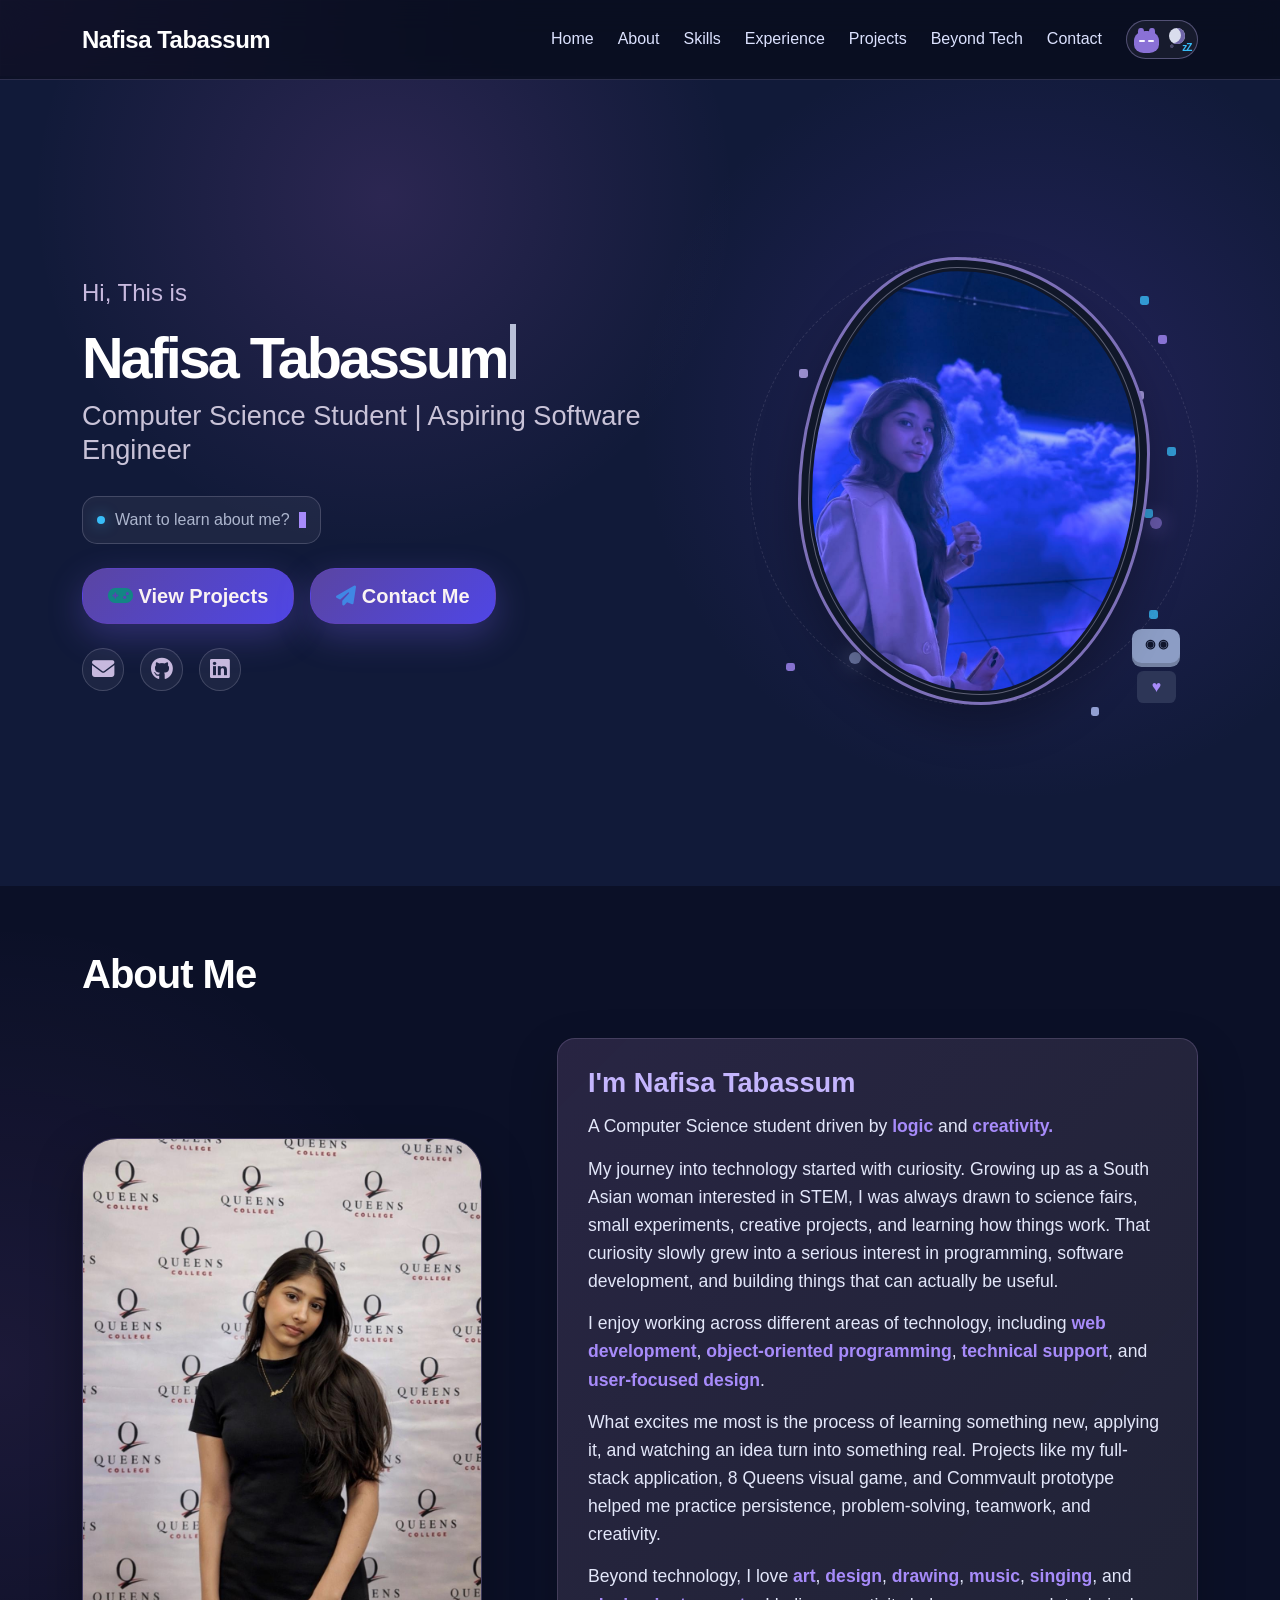
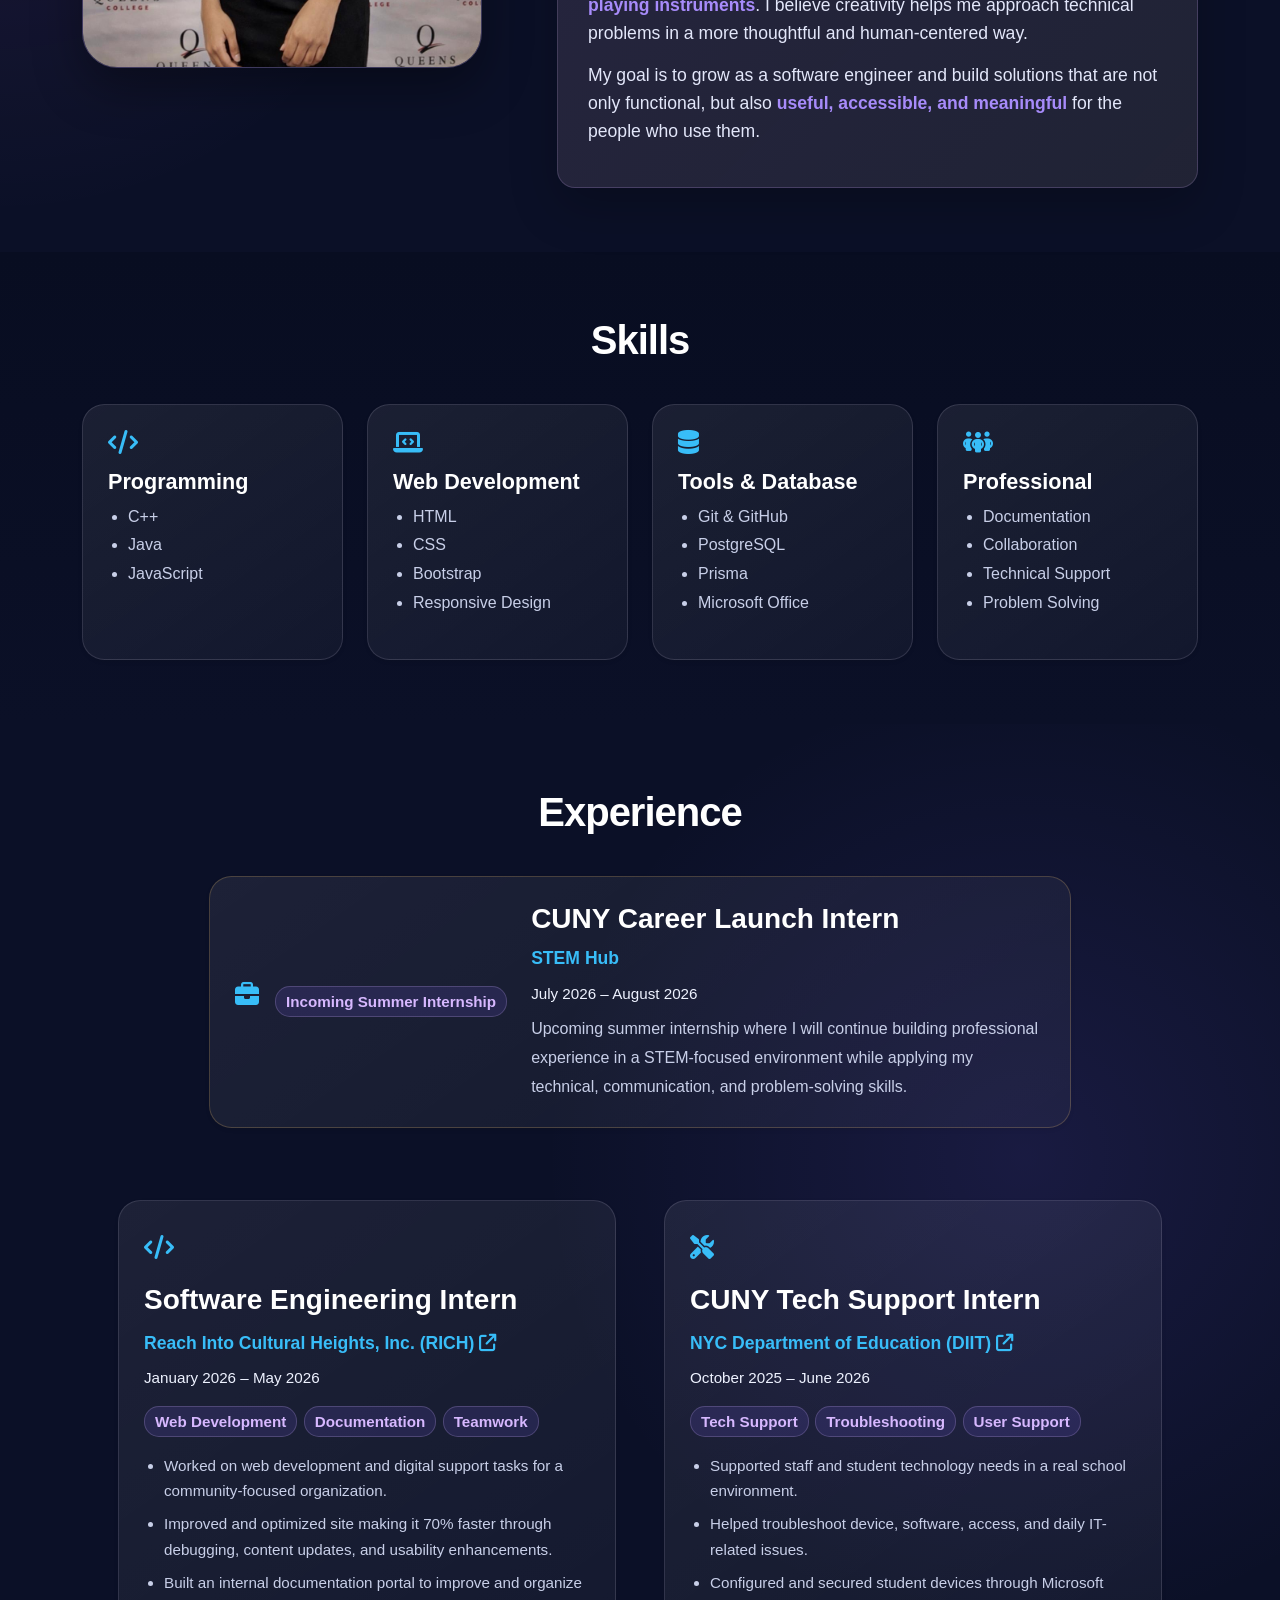
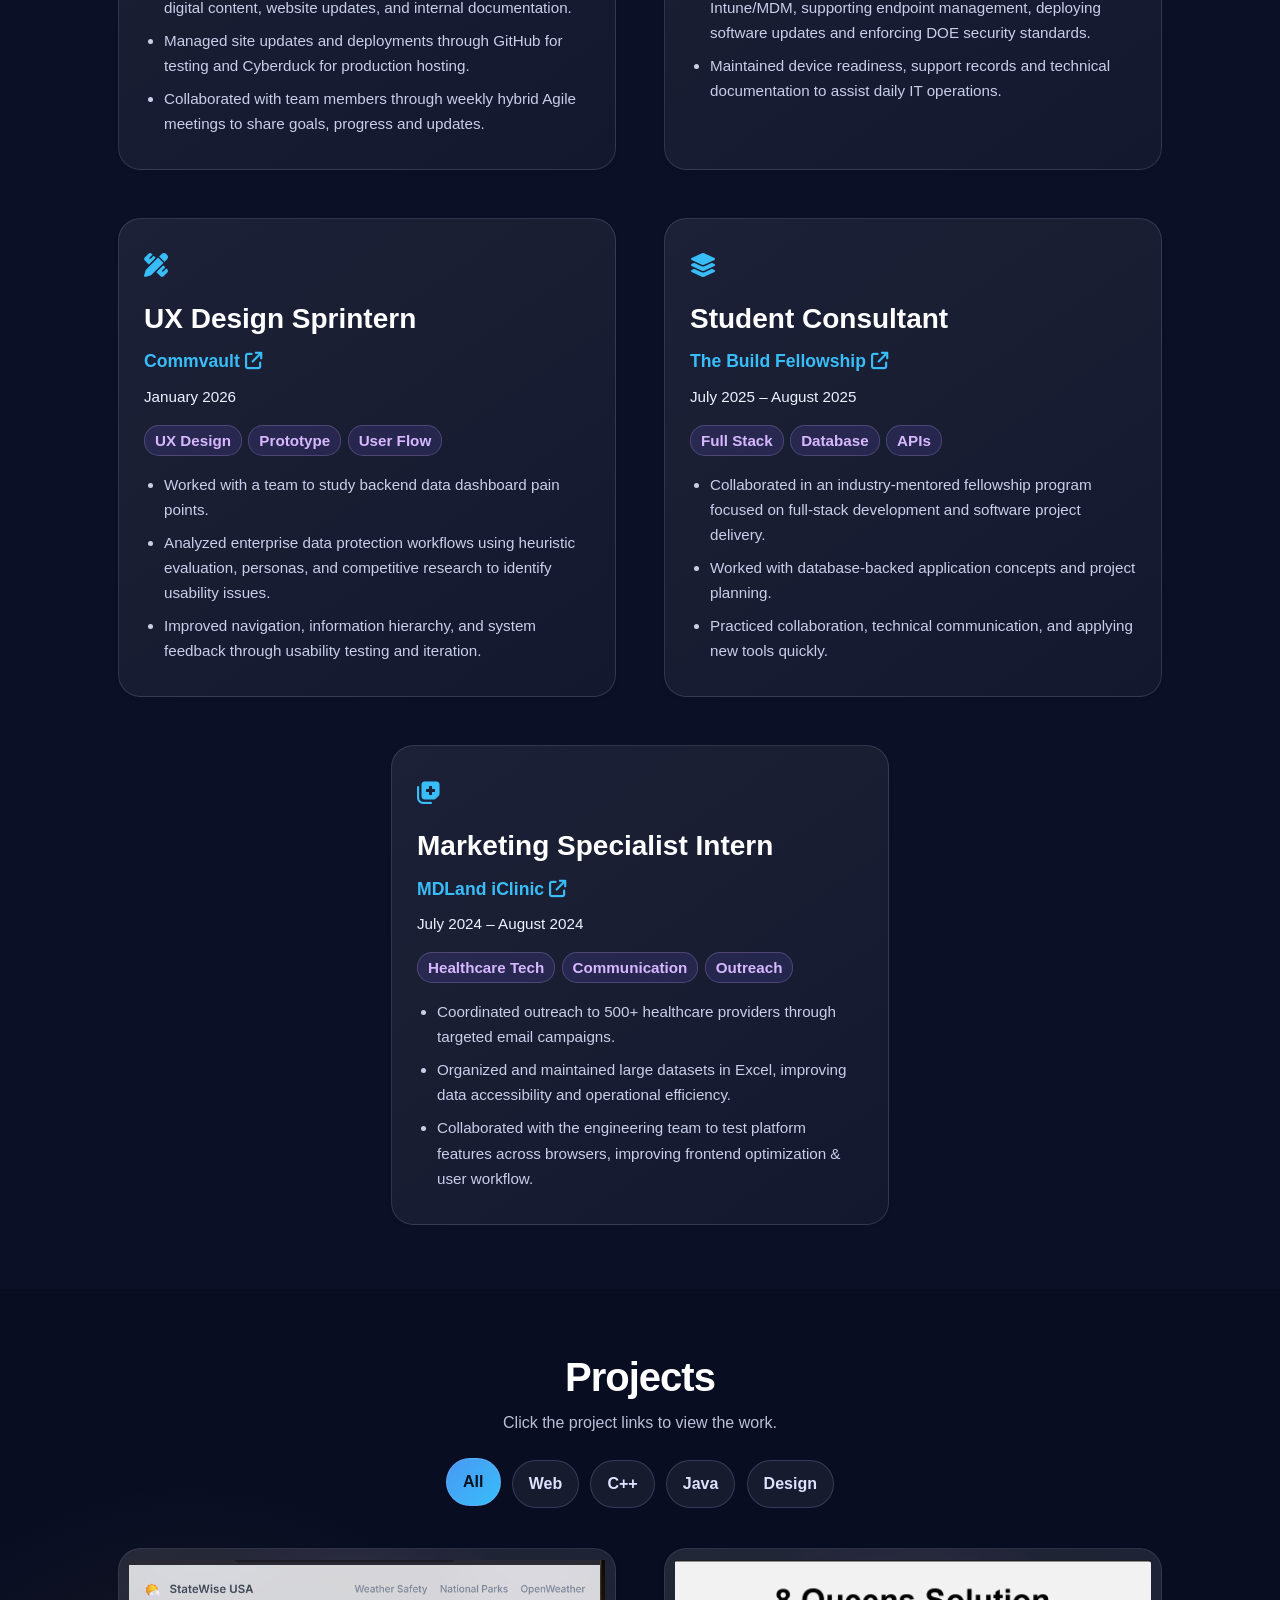
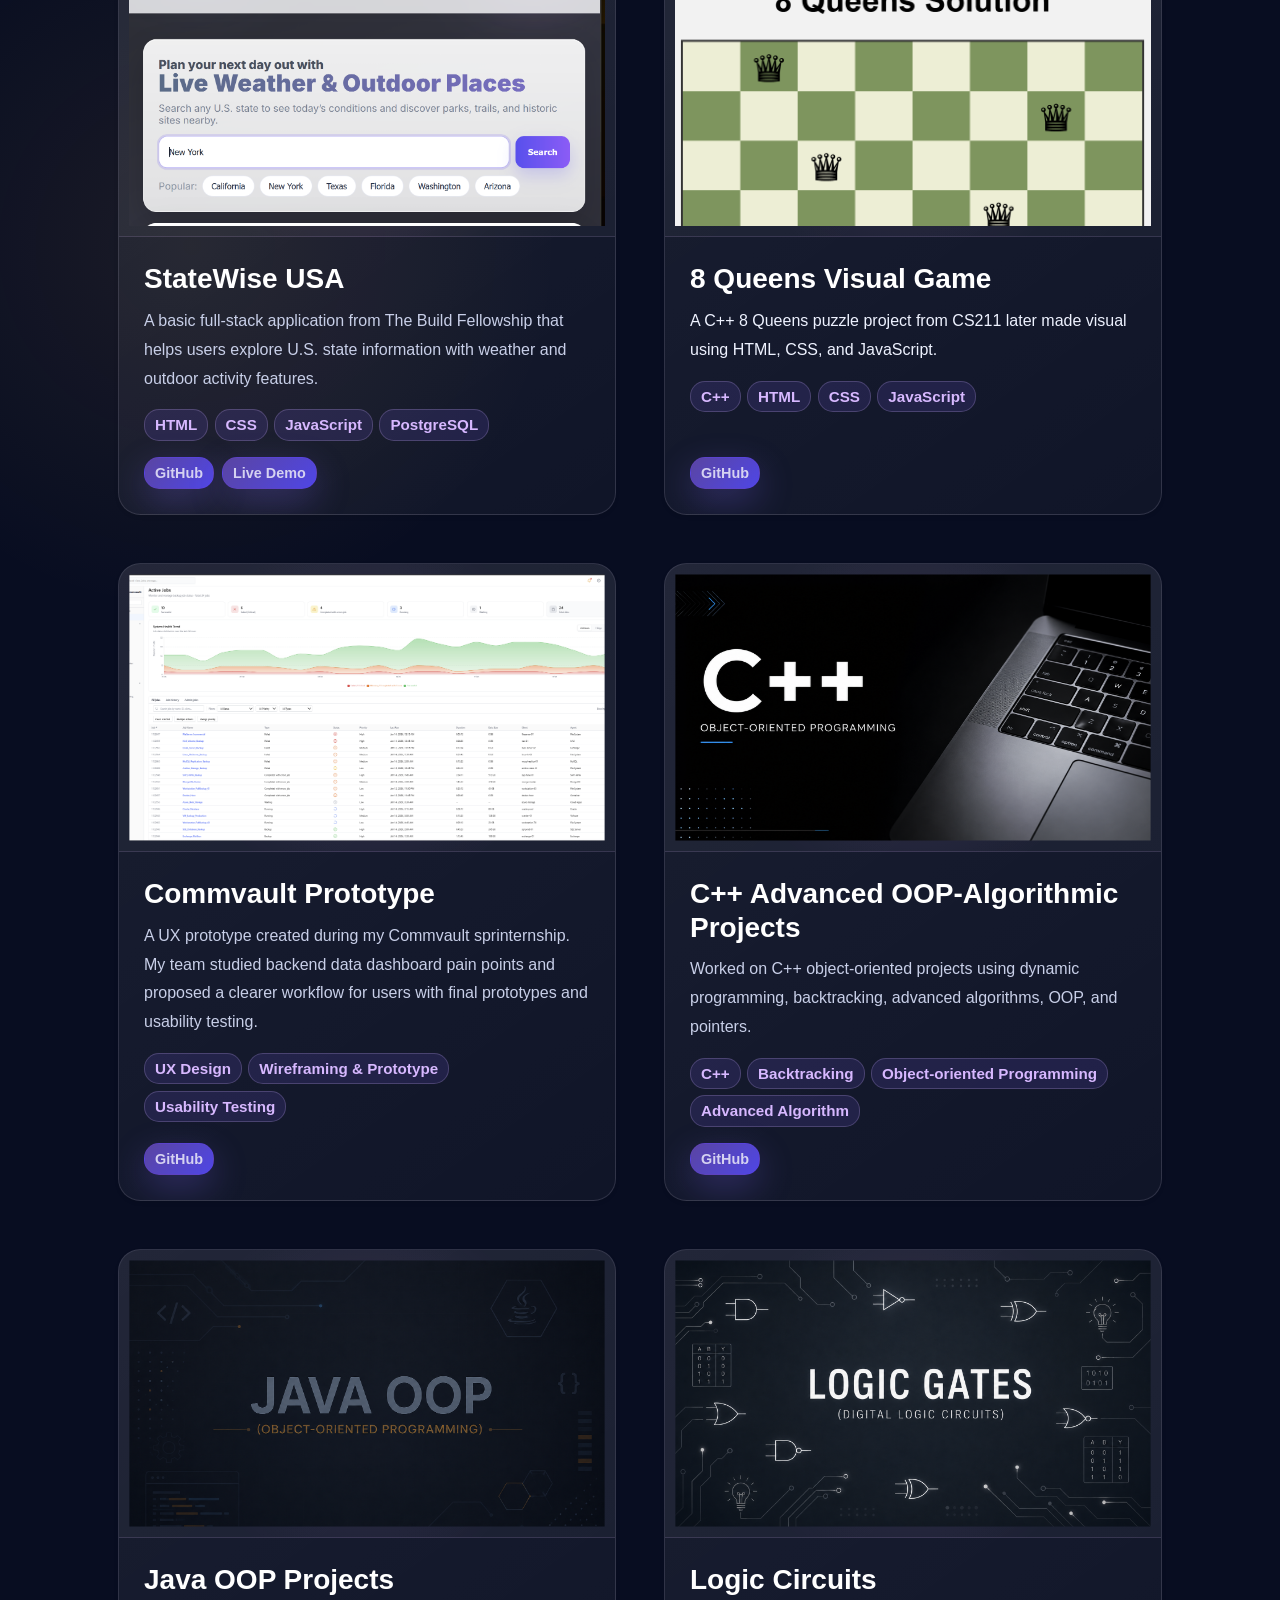
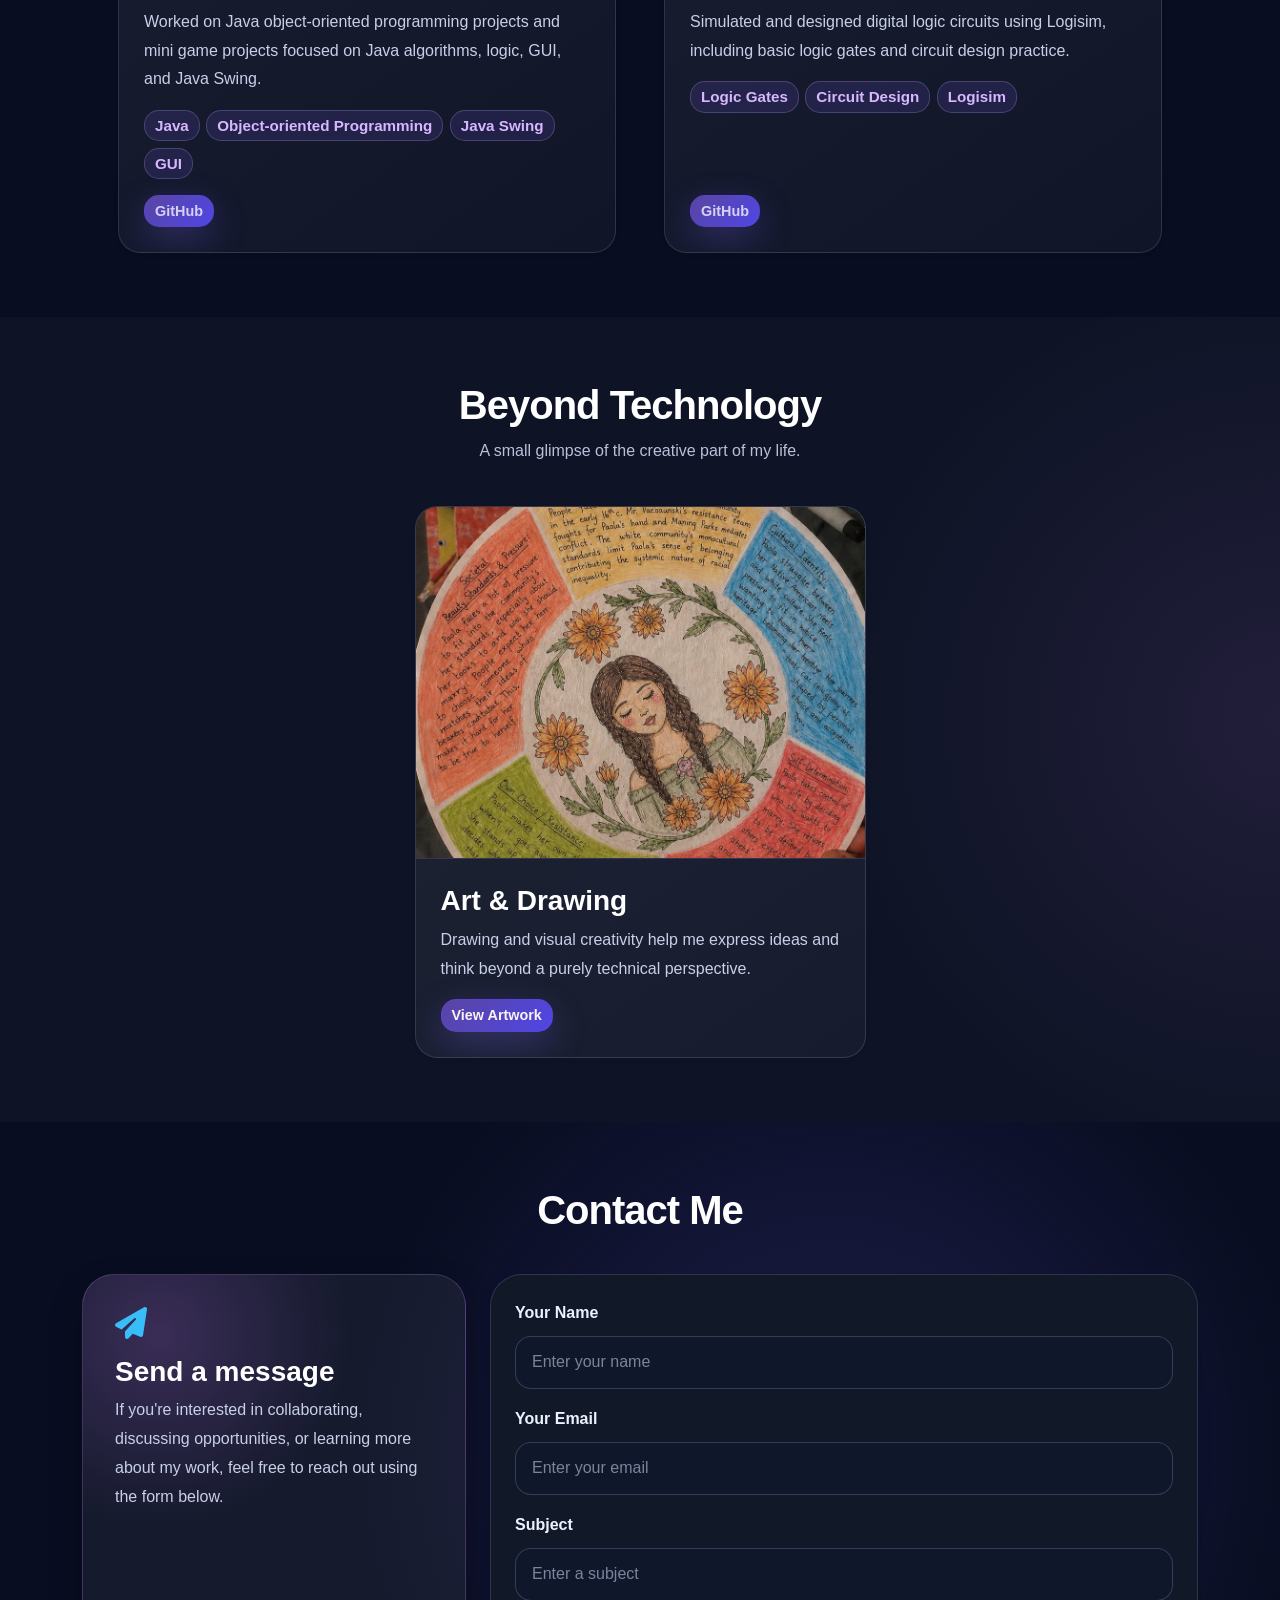
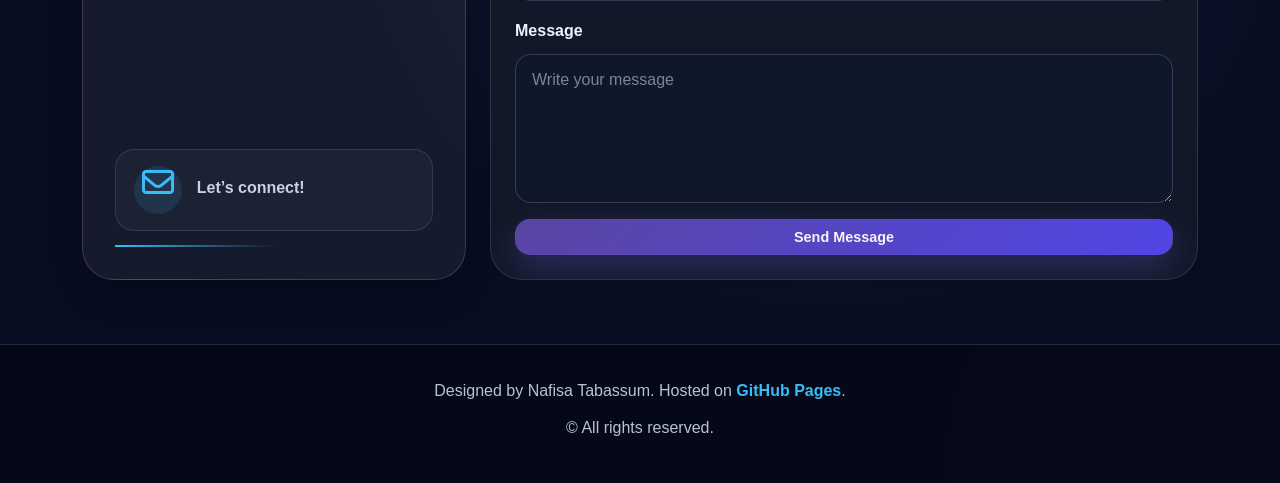
==== index.html @ 66817b23 "Initial portfolio website submission" ====
<!--
Author: Nafisa Tabassum
Date of Initial Design: June 8, 2026
Last Updated: June 11, 2026
-->

<!DOCTYPE html>
<html lang="en">
<head>
    <meta charset="UTF-8">
    <meta name="viewport" content="width=device-width, initial-scale=1.0">
    <title>Nafisa Tabassum - Portfolio</title>

    <!-- ADDED: website favicon  -->
    <link rel="icon" type="image/png" href="assets/favicon/logo.png">
    <link rel="apple-touch-icon" href="assets/favicon/logo.png">
    <link rel="shortcut icon" href="assets/favicon/logo.png" type="image/png">
    <!-- Linking Bootstrap CSS to borrow some of their designs-->
    <link href="https://cdn.jsdelivr.net/npm/bootstrap@5.3.8/dist/css/bootstrap.min.css" rel="stylesheet">
    <!-- Linking Font Awesome for icons using -->
    <link rel="stylesheet" href="https://cdnjs.cloudflare.com/ajax/libs/font-awesome/6.5.1/css/all.min.css">
    <!-- Linking my custom CSS -->
    <link rel="stylesheet" href="style.css">
</head>


<body>
<!-- Adding playful elements for background decorations -->
<div class="playful-bg" aria-hidden="true">
    <span class="bg-star star-one">✦</span>
    <span class="bg-star star-two">✧</span>
    <span class="bg-star star-three">✦</span>
    <span class="bg-code code-one">&lt;/&gt;</span>
    <span class="bg-code code-two">./</span>
    <span class="bg-code code-three">{ }</span>
    <span class="bg-planet planet-one"></span>
    <span class="bg-planet planet-two"></span>
    <span class="pacman"></span>
    <span class="pellets"></span>
    <span class="pixel-ghost">▟▙</span>
    <span class="shooting-star"></span>
</div>

<header>
    <!-- Adding a navbar implementing a bootstrap -->
    <nav class="navbar navbar-expand-lg fixed-top custom-navbar" aria-label="Main navigation">
        <div class="container">
            <a class="navbar-brand fw-bold" href="#home">Nafisa Tabassum</a>
            <div class="collapse navbar-collapse" id="navbarNav">
                <ul class="navbar-nav ms-auto align-items-lg-center gap-lg-2">
                    <li class="nav-item"><a class="nav-link" href="#home">Home</a></li>
                    <li class="nav-item"><a class="nav-link" href="#about">About</a></li>
                    <li class="nav-item"><a class="nav-link" href="#skills">Skills</a></li>
                    <li class="nav-item"><a class="nav-link" href="#experience">Experience</a></li>
                    <li class="nav-item"><a class="nav-link" href="#projects">Projects</a></li>
                    <li class="nav-item"><a class="nav-link" href="#beyond">Beyond Tech</a></li>
                    <li class="nav-item"><a class="nav-link" href="#contact">Contact</a></li>
                </ul>
            </div>
            <div class="nav-controls">
                <button class="navbar-toggler" type="button" data-bs-toggle="collapse" data-bs-target="#navbarNav"
                        aria-controls="navbarNav" aria-expanded="false" aria-label="Toggle navigation">
                    <span class="navbar-toggler-icon"></span>
                </button>
                <!-- Theme toggle controlled by Javascript. Updated by making sleepy/wake-up character  -->
                <button id="themeToggle" class="theme-toggle-btn" type="button" aria-label="Switch Theme">
                    <span class="toggle-sky" aria-hidden="true"></span>
                    <span class="toggle-moon" aria-hidden="true"></span>
                    <span class="toggle-sun" aria-hidden="true"></span>
                    <span class="toggle-character" aria-hidden="true">
                        <span class="toggle-face"></span>
                    </span>
                    <span class="toggle-z" aria-hidden="true">zZ</span>
                    <span class="visually-hidden">Switch theme</span>
                </button>
            </div>

        </div>
    </nav>
</header>


<main>
    <!-- main content part of the body -->
    <section id="home" class="hero-section section-space">
        <div class="container">
            <div class="hero-layout">
                <!--  main hero text area  -->
                <div class="hero-text">
                    <p class="hero-kicker">Hi, This is</p>
                    <h1 class="display-4 fw-bold">Nafisa Tabassum</h1>
                    <h2 class="subtitle">Computer Science Student | Aspiring Software Engineer</h2>

                    <!-- Updated: Added small terminal line under the subtitle -->
                    <div class="mini-terminal" aria-label="decorative coding line">
                        <span class="terminal-dot"></span>
                        <span>Want to learn about me?</span>
                        <span class="terminal-cursor"></span>
                    </div>

                    <!-- Updated: Added new thematic button styling through CSS -->
                    <div class="d-flex flex-wrap gap-3 mt-4 hero-actions">
                        <a href="#projects" class="btn btn-lg btn-primary">
                            <i class="fa-solid fa-gamepad" style="color: #138585;" aria-hidden="true"></i> View Projects
                        </a>
                        <a href="#contact" class="btn btn-lg btn-primary">
                            <i class="fa-solid fa-paper-plane" style="color: #4087e4;" aria-hidden="true"></i> Contact Me
                        </a>
                    </div>

                    <div class="d-flex flex-wrap gap-3 mt-4 social-links">
                        <a href="mailto:nafisaadt@gmail.com" aria-label="Email"> <i
                                class="fa-solid fa-envelope" aria-hidden="true" ></i></a>
                        <a href="https://github.com/T-nafisa" target="_blank" rel="noopener noreferrer" aria-label="Github"> <i
                                class="fa-brands fa-github"></i></a>
                        <a href="https://www.linkedin.com/in/ntabassum02" target="_blank" rel="noopener noreferrer" aria-label="LinkedIn"> <i
                                class="fa-brands fa-linkedin"></i></a>
                    </div>
                </div>

                <!-- Main page hero photo. Update: added dissolving blurry photo component -->
                <div class="hero-photo-area">
                    <div class="photo-orbit" aria-hidden="true">
                        <span></span>
                        <span></span>
                        <span></span>
                    </div>

                    <div class="photo-dissolve">
                        <img src="assets/images/hero_section.jpeg" class="img-fluid hero-img"
                             alt="Photo of Nafisa Tabassum">
                    </div>

                    <!-- For CSS particles to create the dissolving photo breaking effect -->
                    <div class="photo-particles" aria-hidden="true">
                        <span></span><span></span><span></span><span></span><span></span>
                        <span></span><span></span><span></span><span></span><span></span>
                    </div>

                    <!-- Added a small AI robot character beside hero photo -->
                    <div class="ai-bot" aria-hidden="true">
                        <span class="bot-head">◉ ◉</span>
                        <span class="bot-body">♥</span>
                    </div>
                </div>
            </div>
        </div>
    </section>


    <!-- About section. Used Bootstrap for container, row, col, img-fluid -->
    <section id="about" class="about-section section-space">
        <div class="container">
            <div class="section-header">
                <h2>About Me</h2>
            </div>
            <div class="row align-items-center">
                <div class="col-lg-5 text-center">
                    <img src="assets/images/profilePhoto.jpeg" class="img-fluid about-img"
                         alt="Image of Nafisa Tabassum">
                </div>
                <div class="col-lg-7">
                    <article class="about-content">
                        <h3>I'm Nafisa Tabassum</h3>
                        <p>A Computer Science student driven by <span class="highlight-text">logic</span> and
                            <span class="highlight-text">creativity.</span>
                        </p>
                        <p>
                            My journey into technology started with curiosity. Growing up as a South Asian woman
                            interested in STEM, I was always drawn to science fairs, small experiments, creative
                            projects, and learning how things work. That curiosity slowly grew into a serious interest
                            in programming, software development, and building things that can actually be useful.
                        </p>
                        <p>
                            I enjoy working across different areas of technology,
                            including <span class="highlight-text">web development</span>,
                            <span class="highlight-text">object-oriented programming</span>,
                            <span class="highlight-text">technical support</span>, and
                            <span class="highlight-text">user-focused design</span>.
                        </p>
                        <p>
                            What excites me most is the process of learning something new, applying it, and watching
                            an idea turn into something real. Projects like my full-stack application, 8 Queens visual
                            game, and Commvault prototype helped me practice persistence, problem-solving, teamwork,
                            and creativity.
                        </p>
                        <p>
                            Beyond technology, I love <span class="highlight-text">art</span>,
                            <span class="highlight-text">design</span>,
                            <span class="highlight-text">drawing</span>,
                            <span class="highlight-text">music</span>,
                            <span class="highlight-text">singing</span>, and
                            <span class="highlight-text">playing instruments</span>. I believe creativity helps me
                            approach
                            technical problems in a more thoughtful and human-centered way.
                        </p>
                        <p>
                            My goal is to grow as a software engineer and build solutions that are not only
                            functional, but also <span class="highlight-text">useful, accessible, and meaningful</span>
                            for the people who use them.
                        </p>
                    </article>
                </div>
            </div>
        </div>
    </section>


    <!-- Skills Section -->
    <section id="skills" class="skills-section section-space">
        <div class="container">
            <div class="section-header text-center">
                <h2>Skills</h2>
            </div>
            <div class="row g-4">
                <!-- Adding Skill Card1 using Bootstrap -->
                <div class="col-md-6 col-lg-3">
                    <article class="card skill-card h-100 shadow-sm">
                        <div class="card-body"><i class="fa-solid fa-code card-icon" aria-hidden="true"></i>
                            <h3 class="card-title">Programming</h3>
                            <ul class="card-list">
                                <li>C++</li>
                                <li>Java</li>
                                <li>JavaScript</li>
                            </ul>
                        </div>
                    </article>
                </div>
                <!-- Adding Skill Card2 using Bootstrap -->
                <div class="col-md-6 col-lg-3">
                    <article class="card skill-card h-100 shadow-sm">
                        <div class="card-body">
                            <i class="fa-solid fa-laptop-code card-icon" aria-hidden="true"></i>
                            <h3 class="card-title">Web Development</h3>
                            <ul class="card-list">
                                <li>HTML</li>
                                <li>CSS</li>
                                <li>Bootstrap</li>
                                <li>Responsive Design</li>
                            </ul>
                        </div>
                    </article>
                </div>
                <!-- Adding Skill Card3 using Bootstrap -->
                <div class="col-md-6 col-lg-3">
                    <article class="card skill-card h-100 shadow-sm">
                        <div class="card-body">
                            <i class="fa-solid fa-database card-icon" aria-hidden="true"></i>
                            <h3 class="card-title">Tools & Database</h3>
                            <ul class="card-list">
                                <li>Git & GitHub</li>
                                <li>PostgreSQL</li>
                                <li>Prisma</li>
                                <li>Microsoft Office</li>
                            </ul>
                        </div>
                    </article>
                </div>
                <!-- Adding Skill Card4 using Bootstrap -->
                <div class="col-md-6 col-lg-3">
                    <article class="card skill-card h-100 shadow-sm">
                        <div class="card-body">
                            <i class="fa-solid fa-people-group card-icon" aria-hidden="true"></i>
                            <h3 class="card-title">Professional</h3>
                            <ul class="card-list">
                                <li>Documentation</li>
                                <li>Collaboration</li>
                                <li>Technical Support</li>
                                <li>Problem Solving</li>
                            </ul>
                        </div>
                    </article>
                </div>

            </div>
        </div>
    </section>


    <!-- Experience Section -->
    <section id="experience" class="experience-section section-space">
        <div class="container px-4 px-lg-5">
            <div class="section-header text-center">
                <h2>Experience</h2>
            </div>
            <div class="row g-4 g-lg-5 justify-content-center">
                <!-- Incoming Summer 2026 Experience -->
                <div class="col-12 col-lg-10">
                    <article class="card incoming-experience-card shadow-sm">
                        <div class="card-body">
                            <div class="d-flex flex-column flex-md-row align-items-start align-items-md-center gap-4">
                                <div class="incoming-left d-flex align-items-center gap-3">
                                    <div class="incoming-icon">
                                        <i class="fa-solid fa-briefcase" aria-hidden="true"></i>
                                    </div>
                                    <span class="badge incoming-badge">Incoming Summer Internship</span>
                                </div>
                                <div class="incoming-main">
                                    <h3 class="card-title mb-2">CUNY Career Launch Intern</h3>
                                    <a href="https://www.cuny.edu/about/administration/offices/ocip/students/careerlaunch/"
                                       target="_blank" rel="noopener noreferrer" class="company-name">STEM Hub</a>
                                    <p class="experience-date mb-2">July 2026 – August 2026</p>
                                    <p class="card-text mb-0">
                                        Upcoming summer internship where I will continue building
                                        professional experience in a STEM-focused environment while applying my
                                        technical,
                                        communication, and problem-solving skills.
                                    </p>
                                </div>
                            </div>
                        </div>
                    </article>
                </div>

                <!-- Experience Card 1 -->
                <div class="col-12 col-lg-6">
                    <article class="card experience-card h-100 shadow-sm">
                        <div class="card-body d-flex flex-column">
                            <div class="experience-icon">
                                <i class="fa-solid fa-code" aria-hidden="true"></i>
                            </div>
                            <h3 class="card-title content-title">Software Engineering Intern</h3>
                            <a href="https://www.richinc.org/"
                               target="_blank"
                               rel="noopener noreferrer">
                                Reach Into Cultural Heights, Inc. (RICH)
                                <i class="fa-solid fa-arrow-up-right-from-square" aria-hidden="true"></i>
                            </a>
                            <p class="experience-date">January 2026 – May 2026</p>
                            <div class="content-tags">
                                <span class="badge experience-badge">Web Development</span>
                                <span class="badge experience-badge">Documentation</span>
                                <span class="badge experience-badge">Teamwork</span>
                            </div>
                            <ul class="experience-list">
                                <li>Worked on web development and digital support tasks for a community-focused
                                    organization.
                                </li>
                                <li>Improved and optimized site making it 70% faster through debugging, content updates,
                                    and usability enhancements.
                                </li>
                                <li>Built an internal documentation portal to improve and organize digital content,
                                    website updates, and internal documentation.
                                </li>
                                <li>Managed site updates and deployments through GitHub for testing and Cyberduck for
                                    production hosting.
                                </li>
                                <li>Collaborated with team members through weekly hybrid Agile meetings to share goals,
                                    progress and updates.
                                </li>
                            </ul>
                        </div>
                    </article>
                </div>

                <!-- Experience Card 2 -->
                <div class="col-12 col-lg-6">
                    <article class="card experience-card h-100 shadow-sm">
                        <div class="card-body d-flex flex-column">
                            <div class="experience-icon">
                                <i class="fa-solid fa-screwdriver-wrench" aria-hidden="true"></i>
                            </div>
                            <h3 class="card-title content-title">CUNY Tech Support Intern</h3>
                            <a href="https://infohub.nyced.org/in-our-schools/working-with-nycps/current-employees/diit-help-desk"
                               target="_blank"
                               rel="noopener noreferrer">
                                NYC Department of Education (DIIT)
                                <i class="fa-solid fa-arrow-up-right-from-square" aria-hidden="true"></i>
                            </a>
                            <p class="experience-date">October 2025 – June 2026</p>
                            <div class="content-tags">
                                <span class="badge experience-badge">Tech Support</span>
                                <span class="badge experience-badge">Troubleshooting</span>
                                <span class="badge experience-badge">User Support</span>
                            </div>
                            <ul class="experience-list">
                                <li>Supported staff and student technology needs in a real school environment.</li>
                                <li>Helped troubleshoot device, software, access, and daily IT-related issues.</li>
                                <li>Configured and secured student devices through Microsoft Intune/MDM, supporting
                                    endpoint management, deploying software updates and enforcing DOE security
                                    standards.
                                </li>
                                <li>Maintained device readiness, support records and technical documentation to assist
                                    daily IT operations.
                                </li>
                            </ul>
                        </div>
                    </article>
                </div>

                <!-- Experience Card 3 -->
                <div class="col-12 col-lg-6">
                    <article class="card experience-card h-100 shadow-sm">
                        <div class="card-body d-flex flex-column">
                            <div class="experience-icon">
                                <i class="fa-solid fa-pen-ruler" aria-hidden="true"></i>
                            </div>
                            <h3 class="card-title content-title">UX Design Sprintern</h3>
                            <a href="https://www.commvault.com/about-us"
                               target="_blank"
                               rel="noopener noreferrer">
                                Commvault <i class="fa-solid fa-arrow-up-right-from-square" aria-hidden="true"></i>
                            </a>
                            <p class="experience-date">January 2026</p>
                            <div class="content-tags">
                                <span class="badge experience-badge">UX Design</span>
                                <span class="badge experience-badge">Prototype</span>
                                <span class="badge experience-badge">User Flow</span>
                            </div>
                            <ul class="experience-list">
                                <li>Worked with a team to study backend data dashboard pain points.</li>
                                <li>Analyzed enterprise data protection workflows using heuristic evaluation, personas,
                                    and competitive research to identify usability issues.
                                </li>
                                <li>Improved navigation, information hierarchy, and system feedback through usability
                                    testing and iteration.
                                </li>
                            </ul>
                        </div>
                    </article>
                </div>

                <!-- Experience Card 4 -->
                <div class="col-12 col-lg-6">
                    <article class="card experience-card h-100 shadow-sm">
                        <div class="card-body d-flex flex-column">
                            <div class="experience-icon">
                                <i class="fa-solid fa-layer-group" aria-hidden="true"></i>
                            </div>
                            <h3 class="card-title content-title">Student Consultant</h3>
                            <a href="https://buildfellowship.com/"
                               target="_blank"
                               rel="noopener noreferrer">
                                The Build Fellowship <i class="fa-solid fa-arrow-up-right-from-square" aria-hidden="true"></i>
                            </a>
                            <p class="experience-date">July 2025 – August 2025</p>
                            <div class="content-tags">
                                <span class="badge experience-badge">Full Stack</span>
                                <span class="badge experience-badge">Database</span>
                                <span class="badge experience-badge">APIs</span>
                            </div>
                            <ul class="experience-list">
                                <li>Collaborated in an industry-mentored fellowship program focused on full-stack
                                    development and software project delivery.
                                </li>
                                <li>Worked with database-backed application concepts and project planning.</li>
                                <li>Practiced collaboration, technical communication, and applying new tools quickly.
                                </li>
                            </ul>
                        </div>
                    </article>
                </div>

                <!-- Experience Card 5 -->
                <div class="col-12 col-lg-6">
                    <article class="card experience-card h-100 shadow-sm">
                        <div class="card-body d-flex flex-column">
                            <div class="experience-icon">
                                <i class="fa-solid fa-notes-medical" aria-hidden="true"></i>
                            </div>
                            <h3 class="card-title content-title">Marketing Specialist Intern</h3>
                            <a href="https://mdland.com/"
                               target="_blank"
                               rel="noopener noreferrer">
                                MDLand iClinic <i class="fa-solid fa-arrow-up-right-from-square" aria-hidden="true"></i>
                            </a>
                            <p class="experience-date">July 2024 – August 2024</p>

                            <div class="content-tags">
                                <span class="badge experience-badge">Healthcare Tech</span>
                                <span class="badge experience-badge">Communication</span>
                                <span class="badge experience-badge">Outreach</span>
                            </div>
                            <ul class="experience-list">
                                <li>Coordinated outreach to 500+ healthcare providers through targeted email
                                    campaigns.
                                </li>
                                <li>Organized and maintained large datasets in Excel, improving data accessibility and
                                    operational efficiency.
                                </li>
                                <li>Collaborated with the engineering team to test platform features across browsers,
                                    improving frontend optimization & user workflow.
                                </li>
                            </ul>
                        </div>
                    </article>
                </div>

            </div>
        </div>
    </section>


    <!-- Project Section -->
    <section id="projects" class="projects-section section-space">
        <div class="container px-4 px-lg-5">
            <div class="section-title text-center">
                <h2>Projects</h2>
                <p class="section-intro">Click the project links to view the work.</p>

                <!-- Update: Adding project filter component controlled by JavaScript -->
                <div class="project-filters" aria-label="Project filters">
                    <button class="filter-btn active" type="button" data-filter="all">All</button>
                    <button class="filter-btn" type="button" data-filter="web">Web</button>
                    <button class="filter-btn" type="button" data-filter="cpp">C++</button>
                    <button class="filter-btn" type="button" data-filter="java">Java</button>
                    <button class="filter-btn" type="button" data-filter="design">Design</button>
                </div>
            </div>
            <div class="row g-4 g-lg-5">

                <!-- Project Card 1 -->
                <div class="col-12 col-lg-6 project-wrapper" data-category="web">
                    <article class="card project-card h-100 shadow-sm">
                        <img src="assets/projects/statewise.jpg"
                             class="project-img"
                             alt="Screenshot of StateWise USA project">
                        <div class="card-body d-flex flex-column">
                            <h3 class="card-title content-title">StateWise USA</h3>
                            <p class="card-text project-description">
                                A basic full-stack application from The Build Fellowship that helps users explore U.S.
                                state information with weather and outdoor activity features.
                            </p>
                            <div class="content-tags">
                                <span class="badge tech-badge">HTML</span>
                                <span class="badge tech-badge">CSS</span>
                                <span class="badge tech-badge">JavaScript</span>
                                <span class="badge tech-badge">PostgreSQL</span>
                            </div>
                            <div class="content-actions">
                                <a href="https://github.com/T-nafisa/StateWise_USA"
                                   target="_blank"
                                   rel="noopener noreferrer"
                                   class="btn btn-sm primary-btn">GitHub</a>

                                <a href="https://state-wise-usa.vercel.app/"
                                   target="_blank"
                                   rel="noopener noreferrer"
                                   class="btn btn-sm primary-btn">Live Demo</a>
                            </div>
                        </div>
                    </article>
                </div>
                <!-- Project Card 2 -->
                <div class="col-12 col-lg-6 project-wrapper" data-category="web cpp">
                    <article class="card project-card h-100 shadow-sm">
                        <img src="assets/projects/8QueensGame.png"
                             class="project-img"
                             alt="Screenshot of 8 Queens Visual Game project">

                        <div class="card-body d-flex flex-column">
                            <h3 class="card-title content-title">8 Queens Visual Game</h3>
                            <p>
                                A C++ 8 Queens puzzle project from CS211 later made visual using HTML, CSS,
                                and JavaScript.
                            </p>
                            <div class="content-tags">
                                <span class="badge tech-badge">C++</span>
                                <span class="badge tech-badge">HTML</span>
                                <span class="badge tech-badge">CSS</span>
                                <span class="badge tech-badge">JavaScript</span>
                            </div>
                            <div class="project-actions">
                                <a href="https://github.com/T-nafisa/CPP_Advanced-OOP-based-Projects/tree/main/8queens%20Problems/8Queens_Visual_Game"
                                   target="_blank"
                                   rel="noopener noreferrer"
                                   class="btn btn-sm primary-btn">GitHub</a>
                            </div>
                        </div>
                    </article>
                </div>
                <!-- Project Card 3 -->
                <div class="col-12 col-lg-6 project-wrapper" data-category="design">
                    <article class="card project-card h-100 shadow-sm">
                        <img src="assets/projects/commvault.png"
                             class="card-img-top project-img"
                             alt="Screenshot of Commvault prototype project">

                        <div class="card-body d-flex flex-column">
                            <h3 class="card-title content-title">Commvault Prototype</h3>

                            <p class="card-text project-description">
                                A UX prototype created during my Commvault sprinternship. My team studied backend
                                data dashboard pain points and proposed a clearer workflow for users with final
                                prototypes and usability testing.
                            </p>

                            <div class="content-tags">
                                <span class="badge tech-badge">UX Design</span>
                                <span class="badge tech-badge">Wireframing & Prototype</span>
                                <span class="badge tech-badge">Usability Testing</span>
                            </div>

                            <div class="content-actions">
                                <a href="https://github.com/T-nafisa/Commvault_UX_Sprinternship_Backup-Admin-Redesign_Project/tree/main"
                                   target="_blank"
                                   rel="noopener noreferrer"
                                   class="btn btn-sm primary-btn">GitHub</a>
                            </div>
                        </div>
                    </article>
                </div>
                <!-- Project Card 4 -->
                <div class="col-12 col-lg-6 project-wrapper" data-category="cpp">
                    <article class="card project-card h-100 shadow-sm">
                        <img src="assets/projects/c++_project.png"
                             class="card-img-top project-img"
                             alt="C++ project image">

                        <div class="card-body d-flex flex-column">
                            <h3 class="card-title content-title">C++ Advanced OOP-Algorithmic Projects</h3>

                            <p class="card-text project-description">
                                Worked on C++ object-oriented projects using dynamic programming, backtracking,
                                advanced algorithms, OOP, and pointers.
                            </p>

                            <div class="content-tags">
                                <span class="badge tech-badge">C++</span>
                                <span class="badge tech-badge">Backtracking</span>
                                <span class="badge tech-badge">Object-oriented Programming</span>
                                <span class="badge tech-badge">Advanced Algorithm</span>
                            </div>

                            <div class="content-actions">
                                <a href="https://github.com/T-nafisa/CPP_Advanced-OOP-based-Projects"
                                   target="_blank"
                                   rel="noopener noreferrer"
                                   class="btn btn-sm primary-btn">GitHub</a>
                            </div>
                        </div>
                    </article>
                </div>
                <!-- Project Card 5 -->
                <div class="col-12 col-lg-6 project-wrapper" data-category="java">
                    <article class="card project-card h-100 shadow-sm">
                        <img src="assets/projects/java_project.png"
                             class="card-img-top project-img"
                             alt="Java project image">

                        <div class="card-body d-flex flex-column">
                            <h3 class="card-title content-title">Java OOP Projects</h3>

                            <p class="card-text project-description">
                                Worked on Java object-oriented programming projects and mini game projects focused
                                on Java algorithms, logic, GUI, and Java Swing.
                            </p>

                            <div class="content-tags">
                                <span class="badge tech-badge">Java</span>
                                <span class="badge tech-badge">Object-oriented Programming</span>
                                <span class="badge tech-badge">Java Swing</span>
                                <span class="badge tech-badge">GUI</span>
                            </div>

                            <div class="content-actions">
                                <a href="https://github.com/T-nafisa/Java-OOP-Projects/tree/main"
                                   target="_blank"
                                   rel="noopener noreferrer"
                                   class="btn btn-sm primary-btn">GitHub</a>
                            </div>
                        </div>
                    </article>
                </div>
                <!-- Project Card 6 -->
                <div class="col-12 col-lg-6 project-wrapper" data-category="hardware">
                    <article class="card project-card h-100 shadow-sm">
                        <img src="assets/projects/logic-circuit.png"
                             class="card-img-top project-img"
                             alt="Logic circuit project image">

                        <div class="card-body d-flex flex-column">
                            <h3 class="card-title content-title">Logic Circuits</h3>

                            <p class="card-text project-description">
                                Simulated and designed digital logic circuits using Logisim, including basic logic
                                gates and circuit design practice.
                            </p>

                            <div class="content-tags">
                                <span class="badge tech-badge">Logic Gates</span>
                                <span class="badge tech-badge">Circuit Design</span>
                                <span class="badge tech-badge">Logisim</span>
                            </div>

                            <div class="content-actions">
                                <a href="https://github.com/T-nafisa/digital-logic-design-logisim"
                                   target="_blank"
                                   rel="noopener noreferrer"
                                   class="btn btn-sm primary-btn">GitHub</a>
                            </div>
                        </div>
                    </article>
                </div>

            </div>
        </div>
    </section>


    <!-- Beyond Technology Section -->
    <section id="beyond" class="beyond-section section-space">
        <div class="container">
            <div class="section-title text-center">
                <h2>Beyond Technology</h2>
                <p class="section-intro">A small glimpse of the creative part of my life.</p>
            </div>
            <div class="row g-4 justify-content-center">
                <!-- Beyond Tech Card  -->
                <div class="col-12 col-md-6 col-lg-5">
                    <article class="card beyond-card h-100 shadow-sm">
                        <img src="assets/drawings/art5.jpeg" class="beyond-img" alt="Artwork by Nafisa">
                        <div class="card-body d-flex flex-column">
                            <h3 class="card-title">Art & Drawing</h3>
                            <p class="card-text">
                                Drawing and visual creativity help me express ideas and think beyond a purely
                                technical perspective.
                            </p>
                            <div class="content-actions">
                                <a href="art.html" class="btn btn-sm primary-btn">
                                    View Artwork
                                </a>
                            </div>
                        </div>
                    </article>
                </div>

            </div>
        </div>
    </section>


    <!-- Contact Section -->
    <section id="contact" class="contact-section section-space">
        <div class="container">
            <div class="section-title text-center">
                <h2>Contact Me</h2>
            </div>
            <!-- Update: added a two-column flex layout on contact section -->
            <div class="contact-layout">
                <aside class="contact-note">
                    <i class="fa-solid fa-paper-plane" aria-hidden="true"></i>
                    <h3>Send a message</h3>
                    <p>
                        If you're interested in collaborating, discussing opportunities, or learning more about my work,
                        feel free to reach out using the form below.
                    </p>
                    <!-- Added bottom decorative contact block -->
                    <div class="contact-note-extra">
                        <div class="contact-mini-card">
                            <div class="contact-mini-icon">
                                <a href="mailto:nafisaadt@gmail.com" aria-label="Email Nafisa" >
                                <i class="fa-regular fa-envelope" aria-hidden="true"></i>
                                </a>
                            </div>

                            <div class="contact-mini-text">
                                <p class="contact-mini-title">Let’s connect!</p>
                            </div>
                        </div>

                    </div>
                    <div class="signal-line" aria-hidden="true"></div>
                </aside>

                <div class="contact-form-wrap">
                    <!-- Using formsubmit.co to get the contact form messages in my email. It's a temporary setup until connect it with my backend -->
                    <form id="contactForm" class="contact-form shadow-sm p-4"
                          action="https://formsubmit.co/nafisaadt@gmail.com" method="post"  aria-label="Contact form">
                        <div class="mb-3">
                            <label for="name" class="form-label">Your Name</label>
                            <input type="text" class="form-control" id="name" name="name" placeholder="Enter your name" autocomplete="name"
                                   required>
                        </div>
                        <div class="mb-3">
                            <label for="email" class="form-label">Your Email</label>
                            <input type="email" class="form-control" id="email" name="email"
                                   placeholder="Enter your email" autocomplete="email" required>
                        </div>
                        <div class="mb-3">
                            <label for="subject" class="form-label">Subject</label>
                            <input type="text" class="form-control" id="subject" name="subject"
                                   placeholder="Enter a subject" required>
                        </div>
                        <div class="mb-3">
                            <label for="message" class="form-label">Message</label>
                            <textarea class="form-control" id="message" name="message" rows="5"
                                      placeholder="Write your message" required></textarea>
                        </div>
                        <button type="submit" class="button"> Send Message</button>
                    </form>
                </div>
            </div>

        </div>
    </section>
</main>

<!-- Footer Section -->
<footer class="site-footer">
    <div class="container text-center">
        <p class="footer-built">Designed by Nafisa Tabassum. Hosted on <span>GitHub Pages</span>.</p>
        <p class="footer-copy"> &copy; All rights reserved.</p>
    </div>
</footer>


<!-- Linking Bootstrap JS for navbar's toggling used from it -->
<button id="backToTop" class="btn back-to-top" type="button" aria-label="Back to top">
    <i class="fa-solid fa-arrow-up" aria-hidden="true"></i>
</button>
<!-- Adding Bootstrap JS needed for mobile navbar collapse -->
<script src="https://cdn.jsdelivr.net/npm/bootstrap@5.3.8/dist/js/bootstrap.bundle.min.js"></script>
<!-- Linking my custom JavaScript file -->
<script src="script.js"></script>

</body>
</html>
---- style.css ----
* {
    box-sizing: border-box;
}

html {
    scroll-behavior: smooth;
}

body {
    margin: 0;
    padding-top: 4.75rem;
    font-family: Arial, Helvetica, sans-serif;
    background: radial-gradient(circle at top left, rgba(197, 109, 255, 0.22), transparent 32rem),
    radial-gradient(circle at bottom right, rgba(255, 89, 196, 0.16), transparent 34rem),
    #080d21;
    color: #eef2ff;
    line-height: 1.8;
    overflow-x: hidden;
}

section { scroll-margin-top: 5rem; }
.section-space { padding: 4rem 0; }

/* responsive images */
img { max-width: 100%; }

/*links*/
a {
    color: #c4b5fd;
    text-decoration: none;
    transition: color 0.25s ease;
}
a:hover { color: #38bdf8; }
a:focus, button:focus, input:focus, textarea:focus {
    outline: none;
}

/* fixed playful elements background layer  */
.playful-bg {
    position: fixed;
    inset: 0;
    z-index: -1;
    overflow: hidden;
    pointer-events: none;
    background-image: linear-gradient(rgba(255, 255, 255, 0.025) 1px, transparent 1px),
    linear-gradient(90deg, rgba(255, 255, 255, 0.025) 1px, transparent 1px);
    background-size: 4rem 4rem;
}
.bg-star, .bg-code, .bg-planet, .pacman, .pellets, .pixel-ghost, .shooting-star {
    position: absolute;
    opacity: 0.75;
}
.bg-star {
    color: #38bdf8;
    text-shadow: 0 0 18px rgba(56, 189, 248, 0.38); /* change color */
    animation: floatSoft 7s ease-in-out infinite;
}
.star-one {
    top: 17%;
    right: 22%;
    font-size: 1.1rem;
}
.star-two {
    top: 67%;
    left: 10%;
    font-size: 1.35rem;
    animation-delay: 1.5s;
}
.star-three {
    top: 39%;
    left: 4%;
    font-size: 0.85rem;
    animation-delay: 2.3s;
}
.bg-code {
    color: #b7c7ff;
    font-weight: 800;
    font-size: 0.9rem;
    letter-spacing: 1px;
    animation: floatSoft 8s ease-in-out infinite;
}
.code-one {
    top: 28%;
    left: 7%;
}
.code-two {
    top: 72%;
    right: 12%;
    color: #a78bfa;
    animation-delay: 1s;
}
.code-three {
    top: 46%;
    right: 18%;
    color: #38bdf8;
    animation-delay: 2s;
}
.bg-planet {
    border-radius: 50%;
    filter: blur(0.2px);
    box-shadow: 0 0 35px rgba(124, 111, 165, 0.18); /* changed color: 209, 164, 255, 0.25) */
    animation: floatSoft 9s ease-in-out infinite;
}
.planet-one {
    width: 7rem;
    height: 7rem;
    top: 11%;
    left: 5%;
    background: linear-gradient(135deg, #7c3aed, #8b5cf6, #38bdf8); /* change color */
}
.planet-two {
    width: 4.5rem;
    height: 4.5rem;
    bottom: 12%;
    right: 7%;
    background: linear-gradient(135deg, #475569, #a78bfa); /* change color: #8ea4ff, #c78bff */
    animation-delay: 2s;
}
.pacman {
    left: 28%;
    top: 55%;
    width: 1.2rem;
    height: 1.2rem;
    background: #38bdf8;
    border-radius: 50%;
    clip-path: polygon(0 0, 100% 0, 50% 50%, 100% 100%, 0 100%);
    animation: pacMove 6s ease-in-out infinite;
}
.pellets {
    left: 30%;
    top: 62.45%;
    width: 4.8rem;
    height: 0.35rem;
    background: radial-gradient(circle, #38bdf8 22%, transparent 26%) left center / 1rem 0.35rem repeat-x;
    animation: pelletBlink 1.5s steps(2) infinite;
}
.pixel-ghost {
    bottom: 9%;
    left: 18%;
    color: #7c3aed; /* change color: 631862 */
    font-size: 1.7rem;
    text-shadow: 0 0 18px rgba(167, 139, 250, 0.35); /* change color: (228, 129, 255, 0.45) */
    animation: floatSoft 5s ease-in-out infinite;
}
.shooting-star {
    width: 7rem;
    height: 2px;
    top: 77%;
    left: 52%;
    background: linear-gradient(90deg, transparent, #38bdf8, transparent);
    transform: rotate(-25deg);
    animation: shoot 5s ease-in-out infinite;
}

/* - Navbar - */
.custom-navbar {
    background: rgba(10, 15, 34, 0.82);
    backdrop-filter: blur(16px);
    border-bottom: 1px solid rgba(196, 181, 253, 0.18); /* change color: (215, 184, 255, 0.18) */
    padding: 0.8rem 0;
}
.custom-navbar .container { display: flex; align-items: center; }
.navbar-brand {
    color: #ffffff !important;
    font-weight: 900;
    font-size: 1.5rem;
    margin-right: 2rem;
    letter-spacing: -0.5px;
}
.navbar-brand::after { color: #973a95; }
.navbar-brand:hover { color: #38bdf8 !important; }
.navbar-collapse { flex-grow: 1; }
.nav-link {
    color: #dce2ff;
    font-weight: 500;
    position: relative;
}
.nav-link::after {
    content: "";
    position: absolute;
    left: 0.5rem;
    right: 0.5rem;
    bottom: 0.15rem;
    height: 2px;
    border-radius: 99px;
    background: linear-gradient(90deg, #38bdf8, #a78bfa);
    transform: scaleX(0);
    transform-origin: left;
    transition: 0.25s ease;
}
.nav-link:hover { color: #ffffff; font-weight: bold}
.nav-link:hover::after { transform: scaleX(1); }
.nav-controls {
    display: flex;
    align-items: center;
    gap: 0.8rem;
    margin-left: 1rem;
}

/*bootstrap mobile menu icon */
.navbar-toggler {
    border: 1px solid rgba(196, 181, 253, 0.35); /* change color: (215, 184, 255, 0.35) */
    padding: 0.55rem 0.75rem;
}
.navbar-toggler-icon { filter: invert(1); }

/*  Back button for art.html for small screen responsiveness */
.mobile-back-link {
    display: none;
    align-items: center;
    gap: 0.35rem;
    color: #38bdf8;
    background: transparent;
    border: none;
    border-radius: 0;
    padding: 0.55rem 0.8rem;
    font-size: 0.95rem;
    font-weight: 800;
    text-decoration: none;
}
.mobile-back-link:hover {
    color: #a78bfa; /* change color: 263f66 */
    background: transparent; /* change color: eef2f7 */
}

/* theme toggle button */
.theme-toggle-btn {
    width: 4.5rem;
    height: 2.4rem;
    padding: 0;
    border: 1px solid rgba(196, 181, 253, 0.35); /* change color: (201, 195, 216, 0.35) */
    border-radius: 999px;
    background: #171b2d;
    /* change color: radial-gradient(circle at 25% 50%, rgba(243, 197, 107, 0.28), transparent 1rem),
rgba(25, 29, 54, 0.92);  */
    color: #ffffff;
    position: relative;
    overflow: hidden;
    transition: transform 0.25s ease, border-color 0.25s ease;
}
.theme-toggle-btn:hover {
    transform: translateY(-2px);
    border-color: rgba(56, 189, 248, 0.65);
}

/* background decorative elements */
.toggle-orbit,
.toggle-planet {
    display: none;
}
.toggle-planet {
    position: absolute;
    width: 1.7rem;
    height: 1.7rem;
    left: 0.35rem;
    top: 0.28rem;
    display: flex;
    align-items: center;
    justify-content: center;
    border-radius: 50%;
    background: #7c3aed; /* linear-gradient(135deg, #e481ff, #8067ff); */
    box-shadow: 0 0 20px rgba(228, 129, 255, 0.55);
    transition: left 0.25s ease;
}
.toggle-orbit {
    position: absolute;
    inset: 0.45rem;
    border: 1px dashed rgba(56, 189, 248, 0.45); /* change color: (243, 197, 107, 0.5) */
    border-radius: 999px;
    animation: spinSlow 12s linear infinite;
}
.toggle-sky {
    position: absolute;
    inset: 0;
    background: radial-gradient(circle at 76% 32%, rgba(56, 189, 248, 0.28) 0, rgba(56, 189, 248, 0.28) 0.11rem, transparent 0.14rem),
    radial-gradient(circle at 64% 68%, rgba(196, 181, 253, 0.28) 0, rgba(196, 181, 253, 0.28) 0.1rem, transparent 0.13rem);
}
.toggle-moon,
.toggle-sun {
    position: absolute;
    border-radius: 50%;
    transition: 0.35s ease;
}
.toggle-moon {
    width: 1rem;
    height: 1rem;
    right: 0.72rem;
    top: 0.42rem;
    background: #d9dded;
    box-shadow: inset -0.25rem -0.05rem 0 #6f65a8;
}
.toggle-sun {
    width: 1.1rem;
    height: 1.1rem;
    right: 0.58rem;
    bottom: -1.2rem;
    background: #38bdf8;
    box-shadow: 0 0 0 0.28rem rgba(56, 189, 248, 0.18); /* change color: 0 0 0 0.28rem rgba(216, 189, 119, 0.18);   */
    opacity: 0;
}
.toggle-character {
    position: absolute;
    left: 0.42rem;
    bottom: 0.28rem;
    width: 1.58rem;
    height: 1.36rem;
    border-radius: 45% 45% 38% 38%;
    background: #8a71d6;
    transition: 0.35s ease;
}
.toggle-character::before,
.toggle-character::after {
    content: "";
    position: absolute;
    top: -0.18rem;
    width: 0.34rem;
    height: 0.42rem;
    border-radius: 50% 50% 0 0;
    background: inherit;
}
.toggle-character::before { left: 0.28rem; }
.toggle-character::after { right: 0.28rem; }
.toggle-face::before, .toggle-face::after {
    content: "";
    position: absolute;
    top: 0.55rem;
    width: 0.35rem;
    height: 0.09rem;
    border-radius: 99px;
    background: #f7f4ff;
    transition: 0.25s ease;
}
.toggle-face::before { left: 0.34rem; }
.toggle-face::after { right: 0.34rem; }
.toggle-z {
    position: absolute;
    right: 0.35rem;
    top: 1.12rem;
    color: #38bdf8;
    font-size: 0.63rem;
    font-weight: 900;
    letter-spacing: -1px;
    transition: 0.25s ease;
    animation: sleepyZ 1.4s ease-in-out infinite;
}
.theme-toggle-btn.is-changing .toggle-character { animation: wakeBounce 0.35s ease; }


/*  Common section titles  */
.section-header, .section-title { margin-bottom: 2.5rem; }
.section-header h2,  .section-title h2 {
    color: #ffffff;
    font-size: clamp(2rem, 4vw, 2.5rem);
    font-weight: bold;
    letter-spacing: -1px;
}
.section-intro { color: #b9c0d8; }
.section-label {
    display: inline-flex;
    align-items: center;
    gap: 0.45rem;
    color: #08111f; /* change color: #17131f;  */
    background: linear-gradient(135deg, #38bdf8, #a78bfa);
    font-weight: bold;
    font-size: 0.95rem;
    padding: 0.4rem 0.9rem;
    border-radius: 999px;
    margin-bottom: 0.9rem;
    box-shadow: 0 0 25px rgba(56, 189, 248, 0.16); /* change color: (243, 197, 107, 0.15);  */
}

/*  Main Hero section  */
.hero-section {
    min-height: 90vh;
    display: flex;
    align-items: center;
    background: radial-gradient(circle at 80% 42%, rgba(102, 70, 211, 0.22), transparent 24rem),
    radial-gradient(circle at 30% 15%, rgba(222, 122, 248, 0.13), transparent 22rem),
    #111a39;
    position: relative;
    overflow: hidden;
}
.hero-layout {
    display: flex;
    align-items: center;
    justify-content: space-between;
    gap: 4rem;
}
.hero-text {
    flex: 1 1 35rem;
    position: relative;
    z-index: 1;
}
.hero-kicker,
.hero-section p {
    color: #c7b9de; /* change color: #d7b8ff;  */
    font-size: 1.5rem;
    font-weight: 500;
    margin-bottom: 0.6rem;
}
.hero-section h1 {
    color: #ffffff;
    font-size: clamp(2.5rem, 7vw, 4rem); /* change size: (3.1rem, 7vw, 5.7rem) */
    font-weight: bold;
    margin-bottom: 0.8rem;
    line-height: 0.95;
    letter-spacing: -3px;
    text-shadow: none; /* change color: 0 0 30px rgba(255, 255, 255, 0.1);  */
}
.hero-section h1::after {
    content: "";
    display: inline-block;
    width: 0.35rem;
    height: 3.4rem;
    margin-left: 0.25rem;
    background: #b9c0d8;
    animation: cursorBlink 1s steps(2) infinite;
}

.subtitle {
    color: #c9c3d8; /* change color: #e481ff;  */
    font-size: clamp(1.2rem, 3vw, 1.7rem); /* change size: (1.35rem, 3vw, 2.1rem); */
    font-weight: 500;
    line-height: 1.25;
    max-width: 54rem;
}

.mini-terminal {
    display: inline-flex;
    align-items: center;
    gap: 0.6rem;
    margin-top: 1.3rem;
    padding: 0.55rem 0.85rem;
    border: 1px solid rgba(201, 195, 216, 0.22); /* change color: (215, 184, 255, 0.25);  */
    border-radius: 15px;
    background: rgba(255, 255, 255, 0.055);
    color: #adb6ce; /* change color: c9d2ff;  */
    font-size: 1rem;
}
.terminal-dot {
    width: 0.55rem;
    height: 0.55rem;
    border-radius: 50%;
    background: #38bdf8;
    box-shadow: 0 0 14px rgba(56, 189, 248, 0.6); /* change color: #f3c56b;  */
}
.terminal-cursor {
    width: 0.45rem;
    height: 1.05rem;
    background: #a78bfa;
    animation: cursorBlink 1s steps(2) infinite;
}
.hero-actions { align-items: center; }

.btn-primary,
.primary-btn,
.button {
    background: linear-gradient(135deg, #5a45a2, #4f46e5);
    color: #faf3f3;
    border: 1px solid rgba(124, 58, 237, 0.18); /* change color: (167, 139, 250, 0.65);  /* change color: (255, 255, 255, 0.14);  */
    font-weight: bold;
    border-radius: 15px;
    box-shadow: 0 0.75rem 2.2rem rgba(128, 103, 255, 0.28);
    transition: 0.25s ease;
}

.btn-primary { padding: 12px 25px; border-radius: 25px}
.primary-btn,
.button {
    padding: 8px 10px;
    font-size: 0.9rem;
    line-height: 1;
}
.btn-primary:hover,
.primary-btn:hover,
.button:hover {
    background: #38bdf8; /* change color: linear-gradient(135deg, #f3c56b, #e481ff);  */
    color: #08111f; /* change color: #111827;  */
    transform: translateY(-3px) scale(1.02);
    box-shadow: 0 0.8rem 2rem rgba(56, 189, 248, 0.2); /* change color: 0 0.9rem 2.5rem rgba(228, 129, 255, 0.32);  */
}

.social-links {
    display: flex;
    align-items: center;
    gap: 1rem;
}
.social-links a {
    width: 2.65rem;
    height: 2.65rem;
    display: flex;
    align-items: center;
    justify-content: center;
    color: #c7b9de; /* change color: #d7b8ff;  */
    font-size: 1.4rem;
    border: 1px solid rgba(201, 195, 216, 0.22); /* change color: (215, 184, 255, 0.26);  */
    border-radius: 50%;
    background: rgba(255, 255, 255, 0.05);
    transition: 0.25s ease;
}
.social-links a:hover {
    color: #08111f; /* change color: #111827;  */
    background: #38bdf8;
    transform: translateY(-4px) rotate(-5deg);
}

/* Hero photo dissolve component */
.hero-photo-area {
    flex: 0 1 28rem;
    min-height: 35rem;
    display: flex;
    align-items: center;
    justify-content: center;
    position: relative;
}
.photo-dissolve {
    width: min(25rem, 82vw);
    height: 31rem;
    border-radius: 45% 55% 48% 52% / 54% 44% 56% 46%;
    padding: 0.7rem;
    background: #101729; /* change color: linear-gradient(135deg, #e481ff, #8067ff, #f3c56b); */
    box-shadow: 0 1.2rem 2.8rem rgba(0, 0, 0, 0.28);
    /* change color: 0 0 4rem rgba(228, 129, 255, 0.22),
       0 0 7rem rgba(128, 103, 255, 0.2); */
    border: 3px solid #7d70b8; /* change color */
    animation: blobMove 7s ease-in-out infinite;
    position: relative;
    z-index: 1;
    /* extra */
    cursor: pointer;
    overflow: hidden;
    isolation: isolate;
    transition: transform 0.35s ease, border-color 0.35s ease;
}
.photo-dissolve:hover,
.photo-dissolve.is-dissolving {
    transform: translateY(-0.35rem) scale(1.01);
    border-color: #38bdf8;
}
.photo-dissolve::before {
    content: ""; /* extra*/
    position: absolute; /* extra*/
    inset: 0.45rem;
    border: 1px solid rgba(236, 230, 255, 0.35);
    border-radius: inherit;
    z-index: 3;
}
/* fixed the pixel layer so it stays INSIDE the photo, so that it looks like the image is breaking */
.photo-dissolve::after {
    content: "";
    position: absolute;
    top: 0;
    right: 0;
    bottom: 0;
    width: 48%;
    border-radius: inherit;
    pointer-events: none;
    opacity: 0;
    z-index: 2;
    background-image: radial-gradient(circle, rgba(56, 189, 248, 0.95) 0, rgba(56, 189, 248, 0.95) 1.4px, transparent 1.9px), /* change color */ radial-gradient(circle, rgba(167, 139, 250, 0.88) 0, rgba(167, 139, 250, 0.88) 1.5px, transparent 2.1px), /* change color (135, 116, 198, 0.88) */ radial-gradient(circle, rgba(237, 240, 250, 0.9) 0, rgba(237, 240, 250, 0.9) 1.1px, transparent 1.7px);
    background-size: 15px 15px, 23px 23px, 31px 31px;
    background-position: 2px 4px, 8px 9px, 5px 15px;
    clip-path: polygon(18% 0, 100% 0, 100% 100%, 10% 100%, 28% 84%, 14% 66%, 31% 48%, 15% 31%, 32% 15%);
    transform: translateX(-1.1rem) scale(0.96);
    transition: opacity 0.28s ease, transform 0.35s ease;
}
.photo-dissolve:hover::after,
.photo-dissolve.is-dissolving::after {
    opacity: 0.9;
    transform: translateX(0.25rem) scale(1.02);
    animation: innerPixelDrift 0.8s steps(4) infinite;
}

/* CHANGED: the actual image now dissolves with clip-path + blur, so it works even when CSS mask is weak */
.hero-img {
    width: 100%;
    height: 100%;
    object-fit: cover;
    object-position: center;
    border-radius: inherit;
    border: 0;
    box-shadow: none;
    display: block;
    clip-path: polygon(0 0, 100% 0, 100% 100%, 0 100%);
    transition: clip-path 0.42s ease, filter 0.42s ease, opacity 0.42s ease, transform 0.42s ease;
    -webkit-mask-image: none;
    mask-image: none;
}
.photo-dissolve:hover .hero-img {
    clip-path: polygon(0 0, 75% 0, 68% 12%, 77% 25%, 66% 39%, 74% 52%, 64% 66%, 73% 81%, 62% 100%, 0 100%);
    filter: blur(0.8px) saturate(0.82) contrast(1.06);
    opacity: 0.88;
    transform: scale(1.015) translateX(-0.2rem);
}
.photo-dissolve.is-dissolving .hero-img {
    animation: imageGameDissolve 1.1s steps(5) both;
}
.photo-orbit {
    position: absolute;
    width: 31rem;
    height: 31rem;
    border: 1px dashed rgba(201, 195, 216, 0.14);
    border-radius: 50%;
    animation: spinSlow 22s linear infinite;
}
.photo-orbit span {
    position: absolute;
    width: 0.75rem; /* change size: 0.45 */
    height: 0.75rem; /* change size */
    border-radius: 50%;
    background: #38bdf8;
    box-shadow: 0 0 20px #1e3a5f;
    opacity: 0.55;
}
.photo-orbit span:nth-child(1) {
    top: 2rem;
    left: 50%;
}
.photo-orbit span:nth-child(2) {
    right: 2.2rem;
    top: 58%;
    background: #a78bfa;
    box-shadow: 0 0 20px #a78bfa;
}
.photo-orbit span:nth-child(3) {
    bottom: 2.5rem;
    left: 22%;
    background: #b7c7ff;
    box-shadow: 0 0 20px #b7c7ff;
}

/* make external particles stay hidden until interaction or click */
.photo-particles span {
    position: absolute;
    width: 0.55rem;
    height: 0.55rem;
    background: #38bdf8;
    border-radius: 0.15rem;
    opacity: 0.78;
    animation: particleFloat 4s ease-in-out infinite;
}
.photo-particles span:nth-child(1) {
    top: 17%;
    right: 11%;
}
.photo-particles span:nth-child(2) {
    top: 24%;
    right: 7%;
    background: #a78bfa;
    animation-delay: 0.4s;
}
.photo-particles span:nth-child(3) {
    top: 34%;
    right: 12%;
    background: #c4b5fd;
    animation-delay: 0.8s;
}

.photo-particles span:nth-child(4) {
    top: 44%;
    right: 5%;
    background: #38bdf8;
    animation-delay: 1.2s;
}
.photo-particles span:nth-child(5) {
    top: 55%;
    right: 10%;
    animation-delay: 1.6s;
}
.photo-particles span:nth-child(6) {
    top: 64%;
    right: 16%;
    background: #a78bfa;
    animation-delay: 2s;
}
.photo-particles span:nth-child(7) {
    top: 73%;
    right: 9%;
    background: #38bdf8;
    animation-delay: 2.4s;
}
.photo-particles span:nth-child(8) {
    top: 30%;
    left: 11%;
    background: #c4b5fd;
    animation-delay: 1.1s;
}
.photo-particles span:nth-child(9) {
    bottom: 16%;
    left: 8%;
    background: #a78bfa;
    animation-delay: 1.8s;
}
.photo-particles span:nth-child(10) {
    bottom: 8%;
    right: 22%;
    background: #b7c7ff;
    animation-delay: 0.7s;
}
.photo-dissolve:hover ~ .photo-particles span,
.hero-photo-area.dissolving .photo-particles span {
    opacity: 0.65;
    animation: softPixelBurst 0.85s ease-in-out infinite;
}

.ai-bot {
    position: absolute;
    right: 0.6rem;
    bottom: 3.6rem;
    width: 4rem;
    height: 4.8rem;
    display: flex;
    flex-direction: column;
    align-items: center;
    justify-content: end;
    color: #ffffff;
    text-align: center;
    animation: floatSoft 5s ease-in-out infinite;
}
.bot-head {
    width: 3rem;
    height: 2.4rem;
    padding-top: 0.25rem;
    border-radius: 0.6rem;
    background: #8c9dc5;
    color: #10162c;
    font-size: 0.78rem;
    font-weight: 900;
    box-shadow: inset 0 -0.25rem rgba(0, 0, 0, 0.18);
}
.bot-body {
    width: 2.4rem;
    height: 2rem;
    margin-top: 0.25rem;
    display: flex;
    align-items: center;
    justify-content: center;
    border-radius: 0.4rem;
    background: #2d3657;
    color: #a78bfa;
}

/*  About section  */
.about-section {
    background: radial-gradient(circle at left, rgba(228, 129, 255, 0.08), transparent 28rem),
    #0b1027
}
.about-section .row { display: flex; align-items: flex-start; }
.about-img {
    width: 400px;
    height: 530px;
    object-fit: cover;
    border-radius: 2.2rem;
    border: 1px solid rgba(215, 184, 255, 0.24);
    box-shadow: 0 1.2rem 3rem rgba(0, 0, 0, 0.35);
    margin-bottom: 20px;
}
.about-img:hover {
    border-color: rgba(228, 129, 255, 0.55);
    box-shadow: 0 1.4rem 3rem rgba(0, 0, 0, 0.28), 0 0 2.5rem rgb(175, 142, 174);
}
.about-section .col-lg-5 {
    display: flex;
    justify-content: flex-start;
    align-items: center;
}
.about-content {
    background: linear-gradient(135deg, rgba(228, 129, 255, 0.08), rgba(243, 197, 107, 0.04)),
    rgba(255, 255, 255, 0.055);
    padding: 28px 30px;
    min-height: auto;
    border-radius: 18px;
    border: 1px solid rgba(215, 184, 255, 0.18);
    box-shadow: 0 1.2rem 3rem rgba(0, 0, 0, 0.22);
}
.about-content h3 {
    color: #c4b5fd;
    font-size: 1.7rem;
    font-weight: bold;
    margin: 0 0 0.8rem;
}
.about-content p {
    font-size: 1.1rem;
    line-height: 1.6;
    color: #e3e7fa;
    margin-bottom: 14px;
}
.highlight-text { color: #a78bfa; font-weight: 600; }
.highlight-text::after {
    content: "";
    position: absolute;
    left: 0;
    bottom: 0.05rem;
    width: 100%;
    height: 0.18rem;
    border-radius: 999px;
    transition: transform 0.28s ease;
}
.highlight-text::before {
    content: ".✦ ݁˖ ";
    position: absolute;
    top: -0.9rem;
    right: -0.55rem;
    color: #38bdf8;
    font-size: 1.2rem;
    opacity: 0;
    transform: translateY(0.25rem) scale(0.6);
    transition: opacity 0.25s ease, transform 0.25s ease;
}
.highlight-text:hover {
    cursor: pointer;
    color: #38bdf8;
    mso-text-animation: sparkle;
    transform: translateY(-0.12rem) scale(1.04);
    text-shadow: 0 0 0.75rem rgba(56, 189, 248, 0.45),
    0 0 1.2rem rgba(167, 139, 250, 0.25);
}
.highlight-text:hover::after { transform: scaleX(1); }
.highlight-text:hover::before { opacity: 1; transform: translateY(0) scale(1);}


/* Card styles */
.card, .contact-note, .contact-form, .art-item {
    background: linear-gradient(145deg, rgba(255, 255, 255, 0.075), rgba(255, 255, 255, 0.035));
    color: #eef2ff;
    border: 1px solid rgba(201, 195, 216, 0.16);
    border-radius: 1.4rem;
    box-shadow: 0 1rem 2.2rem rgba(0, 0, 0, 0.23);
    overflow: hidden;
    transition: 0.25s ease;
}
.about-content:hover, .card:hover, .art-item:hover {
    transform: translateY(-0.55rem);
    border-color: rgba(228, 129, 255, 0.55);
    box-shadow: 0 1.4rem 3rem rgba(0, 0, 0, 0.28), 0 0 2.5rem rgba(228, 129, 255, 0.08);
}
.card-body { padding: 25px; }
.card-title { color: #ffffff; font-weight: bold; }
.card-text { color: #c8cfe8; }
.card-icon, .experience-icon, .incoming-icon {
    color: #38bdf8;
    font-size: 1.5rem;
    margin-bottom: 0.9rem;
}
.card:hover .card-icon,
.card:hover .experience-icon,
.card:hover .incoming-icon,
.contact-note:hover i {
    color: #7dd3fc;
    filter: drop-shadow(0 0 0.65rem rgba(38, 130, 197, 0.35));
}
.card-list { color: #c8cfe8; padding-left: 1.25rem; }

/* reusable card alignments for experience, project, beyond tech sections */
.content-title { margin-bottom: 0.7rem; }
.content-tags {
    display: flex;
    flex-wrap: wrap;
    align-content: flex-start;
    gap: 0.4rem;
    margin-bottom: 1rem;
}
.content-actions, .project-actions {
    margin-top: auto;
    display: flex;
    flex-wrap: wrap;
    gap: 0.5rem;
}

/*  Skills section  */
.skills-section { background: linear-gradient(180deg, #080d21, #0b1027); }
.skill-card { min-height: 230px; }
.skill-card h3 { font-size: 1.35rem; }
.skill-card:hover, .card-body:hover {
    background: radial-gradient(circle at 80% 42%, rgba(102, 70, 211, 0.22), transparent 24rem),
    radial-gradient(circle at 30% 15%, rgba(222, 122, 248, 0.13), transparent 22rem),
    #111a39;;
}

/* Experience section  */
.experience-section {
    background: radial-gradient(circle at 80% 20%, rgba(128, 103, 255, 0.12), transparent 30rem),
    #0b1027;
}
.incoming-experience-card {
    max-width: 59rem;
    margin: 0 auto 1.5rem auto;
    border-color: rgba(243, 197, 107, 0.22);
}
.incoming-left { min-width: 16rem; }
.incoming-badge,
.experience-badge,
.tech-badge {
    background: rgba(128, 103, 255, 0.14);
    color: #d7b8ff;
    border: 1px solid rgba(215, 184, 255, 0.22);
    padding: 7px 10px;
    cursor: context-menu;
    border-radius: 15px;
    font-weight: bold;
    font-size: .95rem;
}
.incoming-badge:hover,
.experience-badge:hover,
.tech-badge:hover {
    transform: translateY(-0.12rem);
    color: #e0f2fe;
    border-color: rgba(56, 189, 248, 0.5);
    background: rgba(56, 189, 248, 0.12);
}
.incoming-main { flex: 1; }
.company-name,
.experience-card a {
    color: #38bdf8;
    font-weight: 700;
    display: inline-block;
    margin-bottom: 0.3rem;
    font-size: 1.1rem;
}
.company-name:hover,
.experience-card a:hover {
    color: #2563eb;
    font-weight: bold;
    border: none;
}
.experience-date {
    color: #eef2ff;
    font-size: 0.95rem;
    margin-bottom: 0.9rem;
}
.experience-list {
    color: #c8cfe8;
    padding-left: 20px;
    margin-bottom: 0;
    font-size: 0.95rem;
    line-height: 1.65;
}
.experience-list li {
    margin-bottom: 0.5rem;
}


/* Projects section  */
.projects-section {
    background: radial-gradient(circle at 15% 25%, rgba(243, 197, 107, 0.08), transparent 23rem),
    #080d21;
}

.project-filters {
    display: flex;
    justify-content: center;
    flex-wrap: wrap;
    gap: 0.7rem;
    margin: 1.4rem auto 0;
}
.filter-btn {
    border: 1px solid rgba(196, 181, 253, 0.2);
    border-radius: 900px;
    background: rgba(255, 255, 255, 0.06);
    color: #dce2ff;
    padding: 0.55rem 1rem;
    font-weight: bold;
    transition: 0.25s ease;
}
.filter-btn:hover,
.filter-btn.active {
    background: linear-gradient(135deg, #4999f4, #38bdf8);
    color: #08111f;
    transform: translateY(-2px);
}

.project-wrapper { transition: 0.3s ease; }
.project-wrapper.hide-project {
    display: none;
}

.project-img {
    width: 100%;
    height: 18rem;
    object-fit: cover;
    object-position: top;
    padding: 0.65rem;
    border-bottom: 1px solid rgba(215, 184, 255, 0.14);
    background: radial-gradient(circle at center, rgba(228, 129, 255, 0.12), transparent 65%),
    rgba(255, 255, 255, 0.035);
}

.project-description {
    margin-bottom: 1rem;
}
.project-card a {
    color: #d5d2f1;
}
.project-card a:hover {
    background-color: #38bdf8;
}


/*  Beyond Tech section  */
.beyond-section {
    background: radial-gradient(circle at right, rgba(228, 129, 255, 0.09), transparent 28rem),
    #0e1426;
}
.beyond-card {
    overflow: hidden;
}
.beyond-img {
    width: 100%;
    height: 22rem;
    object-fit: cover;
    object-position: center;
    border-bottom: 1px solid rgba(196, 181, 253, 0.14);
}

/* Contact section */
.contact-section {
    background: radial-gradient(circle at 65% 40%, rgba(128, 103, 255, 0.18), transparent 30rem),
    #080d21;
}
.contact-layout {
    display: flex;
    align-items: stretch;
    justify-content: center;
    gap: 1.5rem;
}
.contact-note, .contact-form-wrap {
    flex: 1 1 22rem;
}
.contact-note {
    display: flex;
    flex-direction: column;
    max-width: 24rem;
    padding: 2rem;
    border-radius: 2rem;
    background: radial-gradient(circle at 20% 10%, rgba(190, 115, 239, 0.22), transparent 12rem),
    rgba(255, 255, 255, 0.055);
    border: 1px solid rgba(217, 152, 255, 0.22);
    position: relative;
    overflow: hidden;
}
.contact-note i {
    font-size: 2rem;
    color: #38bdf8;
    margin-bottom: 1rem;
}
.contact-note h3 {
    color: #ffffff;
    font-weight: bold;
}
.contact-note p {
    color: #c8cfe8;
}
.contact-note-extra {
    margin-top: auto;
    padding-top: 2rem;
}

/*  small featured contact card */
.contact-mini-card {
    display: flex;
    align-items: center;
    gap: 0.95rem;
    padding: 1rem 1.1rem;
    border-radius: 1.2rem;
    background: rgba(255, 255, 255, 0.03);
    border: 1px solid rgba(201, 195, 216, 0.15);
    margin-bottom: 1rem;
}
.contact-mini-icon {
    width: 3rem;
    height: 3rem;
    border-radius: 50%;
    display: flex;
    align-items: center;
    justify-content: center;
    background: rgba(56, 189, 248, 0.12);
    color: #38bdf8;
    font-size: 1.15rem;
    flex-shrink: 0;
}
.contact-mini-text {
    flex: 1;
}
.contact-mini-title {
    margin: 0 0 0.2rem;
    font-size: 1rem;
    font-weight: 800;
    color: #f6f7fb;
}
.contact-mini-subtitle {
    margin: 0;
    font-size: 0.96rem;
    line-height: 1.6;
    color: #b9c0d8;
}
.contact-badges {
    display: flex;
    flex-wrap: wrap;
    gap: 0.7rem;
    margin-bottom: 1.1rem;
}
.contact-badges span {
    display: inline-flex;
    align-items: center;
    gap: 0.45rem;
    padding: 0.55rem 0.9rem;
    border-radius: 999px;
    background: rgba(255, 255, 255, 0.03);
    border: 1px solid rgba(201, 195, 216, 0.14);
    color: #d5dbec;
    font-size: 0.92rem;
    font-weight: 700;
}

.contact-badges .fa-circle {
    font-size: 0.5rem;
    color: #7ecb87;
}
.contact-bubbles {
    position: relative;
    min-height: 4rem;
}
.contact-bubbles .bubble {
    position: absolute;
    display: inline-flex;
    align-items: center;
    justify-content: center;
    border-radius: 999px;
    padding: 0.45rem 0.8rem;
    font-size: 0.88rem;
    font-weight: 800;
    line-height: 1;
    border: 1px solid rgba(201, 195, 216, 0.15);
    box-shadow: 0 0.5rem 1.4rem rgba(0, 0, 0, 0.12);
    animation: floatBubble 4s ease-in-out infinite;
}
.bubble-one {
    left: 0.3rem;
    bottom: 0.2rem;
    background: rgba(56, 189, 248, 0.12);
    color: #38bdf8;
}
.bubble-two {
    left: 4.4rem;
    bottom: 1.4rem;
    background: rgba(167, 139, 250, 0.14);
    color: #c4b5fd;
    animation-delay: 0.7s;
}
.bubble-three {
    left: 12rem;
    bottom: 0.4rem;
    background: rgba(255, 255, 255, 0.05);
    color: #f6f7fb;
    animation-delay: 1.2s;
}
.signal-line {
    position: absolute;
    width: 10rem;
    height: 2px;
    left: 2rem;
    bottom: 2rem;
    background: linear-gradient(90deg, #38bdf8, transparent);
    animation: signalMove 2s ease-in-out infinite;
}
.contact-form {
    background: #111827;
    border: 1px solid rgba(148, 163, 184, 0.22);
    border-radius: 2rem;
    box-shadow: 0 1.5rem 3.2rem rgba(0, 0, 0, 0.25);
    position: relative;
    overflow: hidden;
}
.form-label {
    color: #eef2ff;
    font-weight: 800;
}
.form-control {
    background-color: #0f172a;
    color: #ffffff;
    border: 1px solid rgba(196, 181, 253, 0.22);
    border-radius: 1rem;
    padding: 0.85rem 1rem;
}
.form-control::placeholder {
    color: #7c849c;
}
.form-control:focus {
    background-color: #0f172a;
    color: #ffffff;
    border-color: #38bdf8;
    box-shadow: 0 0 0.7rem rgba(56, 189, 248, 0.28);
}
.button {
    width: 100%;
    padding: 10px;
}


/* Footer and back-to-top  */
.site-footer {
    background: rgba(6, 10, 23, 0.96);
    color: #b9c0d8;
    text-align: center;
    padding: 2rem 0;
    border-top: 1px solid rgba(215, 184, 255, 0.16);
}
.footer-built,
.footer-copy {
    margin-bottom: 0.5rem;
}
.footer-built span {
    color: #38bdf8;
    font-weight: 900;
}
.footer-built span:hover { color: #818cf8; }
.back-to-top {
    background: #7c3aed;
    color: #ffffff;
    position: fixed;
    right: 1.5rem;
    bottom: 1.5rem;
    width: 3rem;
    height: 3rem;
    border-radius: 1rem;
    border: 1px solid rgba(255, 255, 255, 0.16);
    display: none;
    z-index: 10;
}
.back-to-top.show {
    display: block;
}

/*  Art Gallery Page */
.art-gallery-section {
    background: radial-gradient(circle at top right, rgba(167, 139, 250, 0.13), transparent 28rem),
    #080d21;
    min-height: 100vh;
    padding-top: 4rem;
}
.art-gallery-header {
    margin-bottom: 2.5rem;
    text-align: center;
}
.art-gallery-header h1 {
    color: #ffffff;
    font-size: clamp(2.3rem, 5vw, 4rem);
    font-weight: bold;
    margin-bottom: 1rem;
    letter-spacing: -1px;
    text-transform: capitalize;
}
.art-gallery-header p {
    color: #c8cfe8;
    max-width: 43rem;
    margin: 0 auto;
    font-size: 1.1rem;
}
.art-gallery {
    display: flex;
    flex-wrap: wrap;
    gap: 1.5rem;
    justify-content: center;
    align-items: flex-start;
}
.art-item {
    width: 48%;
    max-width: 32.5rem;
    background: linear-gradient(145deg, rgba(196, 181, 253, 0.16), rgba(255, 255, 255, 0.035));
    border: 1px solid rgba(196, 181, 253, 0.16);
    border-radius: 1.2rem;
    padding: 0.4rem;
    box-shadow: 0 1rem 2.2rem rgba(0, 0, 0, 0.25);
    transition: 0.25s ease;
}
.art-item img {
    width: 100%;
    border-radius: 1rem;
    border: 1px solid rgba(196, 181, 253, 0.16);
    object-fit: cover;
    display: block;
}

.center-art {
    margin-left: auto;
    margin-right: auto;
}
.art-item:hover {
    transform: scale(1.02) rotate(-0.4deg);
    border-color: rgb(74, 32, 73);
}
.back-link {
    color: #38bdf8 !important;
    font-weight: bold;
}

.back-link:hover {
    color: #a78bfa !important;
}

/* scroll reveal and click sparkle */
.reveal-item {
    opacity: 0;
    transform: translateY(1.6rem);
    transition: opacity 0.6s ease, transform 0.6s ease;
}
.reveal-item.show {
    opacity: 1;
    transform: translateY(0);
}
.click-sparkle {
    position: fixed;
    pointer-events: none;
    z-index: 9999;
    font-size: 1.25rem;
    animation: sparklePop 0.75s ease forwards;
}


/*  Light mode */
body.light-mode {
    background: radial-gradient(circle at top left, rgba(228, 129, 255, 0.18), transparent 30rem),
    radial-gradient(circle at bottom right, rgba(223, 181, 129, 0.31), transparent 30rem),
    #bac3f8;
    color: #172033;
}

body.light-mode .custom-navbar{ background-color: #0f172a; border: none; }
body.light-mode .navbar-collapse { background-color: #0f172a; }
body.light-mode .navbar-brand { color: white; font-weight: bold; }
body.light-mode .nav-link { color: #d5e3f4 !important; font-weight: 700; }
body.light-mode .nav-link:hover { color: #745bfb !important; }
body.light-mode .navbar-brand:hover { color: #5a45a2 !important; }
body.light-mode .navbar-toggler { border: 1px solid #d8deea; background: #ffffff; }
body.light-mode .theme-toggle-btn {
    background: radial-gradient(circle at 70% 50%, rgba(243, 197, 107, 0.5), transparent 1rem),
    #dfe6ed;
    color: #172033;
    border: 1px solid rgba(104, 92, 130, 0.2);
}

body.light-mode .toggle-face::before,
body.light-mode .toggle-face::after {
    width: 0.18rem;
    height: 0.18rem;
    border-radius: 50%;
    background: #1f2937;
}
body.light-mode .toggle-moon { top: -1.1rem; opacity: 0; }
body.light-mode .toggle-sun { bottom: 0.58rem; opacity: 1;  background: goldenrod; }
body.light-mode .toggle-z { display: none; opacity: 0; transform: translateY(-0.4rem); }

body.light-mode .photo-dissolve {
    background: #ffffff;
    border-color: #7b63c7;
    box-shadow: 0 1rem 2.2rem rgba(15, 23, 42, 0.12);
}

/* Section styles in light mode */
body.light-mode .hero-section {
    background: radial-gradient(circle at top left, rgb(108, 127, 234), transparent 30rem),
    radial-gradient(circle at bottom left, rgb(235, 233, 250), transparent 30rem),
    radial-gradient(circle at bottom right, rgb(235, 233, 250), transparent 30rem),
    #d5e3f4; color: #172033;}

body.light-mode .skills-section,
body.light-mode .projects-section,
body.light-mode .contact-section,
body.light-mode .art-gallery-section {
    background: radial-gradient(circle at 75% 35%, rgba(186, 177, 239, 0.39), transparent 27rem),
    rgba(233, 233, 234, 0.78);
}
body.light-mode .about-section,
body.light-mode .experience-section,
body.light-mode .beyond-section {
    background: radial-gradient(circle at left, rgba(178, 165, 246, 0.39), transparent 27rem),
    #d5e3f4;
}

body.light-mode .section-header h2,
body.light-mode .section-title h2,
body.light-mode .hero-section h1,
body.light-mode .about-content h3,
body.light-mode .card-title,
body.light-mode .art-gallery-header h1,
body.light-mode .contact-note h3 {
    color: #172033;
}

body.light-mode .hero-kicker,
body.light-mode .subtitle { color: #464650; font-weight: 500;}

body.light-mode .hero-section p,
body.light-mode .about-content p,
body.light-mode .card-text,
body.light-mode .card-list,
body.light-mode .experience-list,
body.light-mode .experience-date,
body.light-mode .section-intro,
body.light-mode .art-gallery-header p,
body.light-mode .contact-note p {
    color: #536078;
}

body.light-mode .mini-terminal,
body.light-mode .card,
body.light-mode .about-content,
body.light-mode .contact-note,
body.light-mode .contact-form,
body.light-mode .art-item {
    background: ghostwhite;
    color: #172033;
    border: 1px solid rgba(108, 92, 145, 0.16);
    box-shadow: 0 1rem 2.2rem rgba(15, 23, 42, 0.08);
}

/* highlight text in about section paragraph */
body.light-mode .highlight-text { color: #5a45a2; font-weight:800; }
body.light-mode .highlight-text:hover { color: #38bdf8; }

/* light mode card style */
body.light-mode .card:hover,
body.light-mode .card:hover .card-body,
body.light-mode .card-body:hover {
        color: #ffffff;
}
body.light-mode .card:hover .card-title,
body.light-mode .card:hover .content-title,
body.light-mode .card-body:hover .card-title,
body.light-mode .card-body:hover .content-title {
        color: #ffffff !important;
}

body.light-mode .card:hover p,
body.light-mode .card:hover .card-text,
body.light-mode .card:hover .project-description,
body.light-mode .card:hover .experience-date,
body.light-mode .card:hover .experience-list,
body.light-mode .card:hover .experience-list li,
body.light-mode .card:hover .card-list,
body.light-mode .card:hover .card-list li,
body.light-mode .card-body:hover p,
body.light-mode .card-body:hover .card-text,
body.light-mode .card-body:hover .project-description,
body.light-mode .card-body:hover .experience-date,
body.light-mode .card-body:hover .experience-list,
body.light-mode .card-body:hover .experience-list li,
body.light-mode .card-body:hover .card-list,
body.light-mode .card-body:hover .card-list li {
    color: #e8ecff !important;
}

body.light-mode .tech-badge,
body.light-mode .experience-badge,
body.light-mode .incoming-badge {
    background: #ebe7f7;
    color: #302b42;
    border: 1px solid #d8d1ed;
}

body.light-mode .incoming-badge:hover,
body.light-mode .experience-badge:hover,
body.light-mode .tech-badge:hover {
    background: #d8d0f2 !important;
    color: #6146c8 !important;
    border-color: #bcb0dd !important;
}

body.light-mode .toggle-planet {
    left: 2.48rem;
    background: linear-gradient(135deg, #f3c56b, #ffffff);
    color: #111827;
}



body.light-mode .toggle-planet {
    left: 2.48rem;
    background: linear-gradient(135deg, #d8bd77, #ffffff);
    color: #111827;
}
body.light-mode .toggle-character {
    left: 2.38rem;
    background: #d8bd77;
    transform: translateY(-0.04rem);
}






body.light-mode .form-control {
    background-color: #faf3f3;
    color: #172033;
    border: 1px solid rgba(148, 163, 184, 0.18);
}

body.light-mode .form-control:focus {
    border-color: #4f46e5;
    box-shadow: 0 0 0 0.18rem rgba(37, 99, 235, 0.14);
}

/* light mode buttons */
body.light-mode .btn-primary,
body.light-mode .primary-btn,
body.light-mode .button,
body.light-mode .back-to-top {
    background: #5a45a2;
    color: #faf3f3;
    border-color: #5a45a2;
}
body.light-mode .btn-primary:hover,
body.light-mode .primary-btn:hover,
body.light-mode .button:hover {
    background: #3b82f6;
    color: #ffffff;
    border-color: #3b82f6;
}
/* project cards buttons */
body.light-mode .project-card:hover .primary-btn,
body.light-mode .project-card:hover .button,
body.light-mode .card-body:hover .primary-btn,
body.light-mode .card-body:hover .button {
    background: #5b4bb2;
    color: #ffffff !important;
    border-color: #5b4bb2;
}
body.light-mode .project-card .primary-btn:hover,
body.light-mode .project-card .button:hover,
body.light-mode .content-actions .primary-btn:hover,
body.light-mode .project-actions .primary-btn:hover {
    background: #38bdf8;
    color: #ffffff !important;
    border-color: #38bdf8;
}
/* social icons */
body.light-mode .social-links a {
    color: #5a45a2;
}
body.light-mode .social-links a:hover {
    background-color: #78b5fa;
    box-shadow: 0 0 20px #b7c7ff;;
}
/* project card filter buttons style */
body.light-mode .filter-btn {
    background: #ffffff;
    color: #4c5264;
    border: 1px solid #dce0ea;
}
body.light-mode .filter-btn:hover,
body.light-mode .filter-btn.active,
body.light-mode .section-label {
    background: linear-gradient(135deg, #88d8fb, #c0abfb);
    color: #08111f;
    border-color: transparent;
}

/* Contact form box */
body.light-mode .contact-form {
    background: #ffffff;
    color: #172033;
}
/* Placeholder Labels: Your Name, Your Email, Subject, Message */
body.light-mode .contact-form .form-label,
body.light-mode .contact-form label {
    color: #172033 !important;
    font-weight: 800;
}
/* Input and textarea text */
body.light-mode .contact-form .form-control,
body.light-mode .contact-form input,
body.light-mode .contact-form textarea {
    background-color: #f7f4f4;
    color: #172033 !important;
    border: 1px solid #d8dce8;
}
body.light-mode .contact-form .form-control::placeholder,
body.light-mode .contact-form input::placeholder,
body.light-mode .contact-form textarea::placeholder {
    color: #6b7280;
    opacity: 1;
}
body.light-mode .contact-form .button {
    background: #5b4bb2;
    color: #ffffff !important;
    border-color: #5b4bb2;
    padding: 10px;
}
body.light-mode .contact-form .button:hover {
    background: #38bdf8;
    color: #ffffff !important;
    border-color: #38bdf8;
}
body.light-mode .contact-note h3 {
    color: #172033 !important;
}
body.light-mode .contact-mini-icon {
    background: #eaf4ff;
    color: #3b82f6;
}

/* light-mode footer section */
body.light-mode .site-footer {
    background-color: #0f172a;
    color: #e1efff;
}
body.light-mode .footer-built span:hover {
    color: #818cf8;
}

/*
body.light-mode .experience-card:hover a
body.light-mode .incoming-experience-card:hover a,
body.light-mode .card-body:hover a {
    color: #bfdbfe !important;
}

body.light-mode .experience-card:hover a:hover,
body.light-mode .incoming-experience-card:hover a:hover,
body.light-mode .card-body:hover a:hover {
    color: #ffffff !important;
} */


/*  Responsive design  */
@media (max-width: 480px) {
    body { padding-top: 4.4rem; }
    .section-space { padding: 3.7rem 0; }
    .custom-navbar .container {
        position: relative;
        flex-wrap: wrap;
        padding-left: 1rem;
        padding-right: 7rem;
    }
    .navbar-brand { margin-right: auto; font-size: 1.22rem;
    }
    .nav-controls {
        position: absolute;
        top: 0.65rem;
        right: 1rem;
        margin-left: 0;
    }
    .navbar-collapse {
        flex-basis: 100%;
        background-color: rgba(10, 15, 34, 0.97);
        padding: 1rem;
        margin-top: 0.8rem;
        border: 1px solid rgba(215, 184, 255, 0.18);
        border-radius: 1rem;
    }
    .navbar-nav { align-items: flex-start !important; }
    .nav-link { padding: 0.55rem 0; }
    .theme-toggle-btn { width: 4.2rem; height: 2.25rem; }
    .toggle-planet { width: 1.55rem; height: 1.55rem; }
    body.light-mode .toggle-planet { left: 2.25rem; }
    .hero-section { text-align: center; min-height: auto; }
    .hero-layout,
    .about-section .row,
    .contact-layout { flex-direction: column; }
    .hero-layout { gap: 2.5rem; }
    .hero-section h1 { font-size: 3.1rem; letter-spacing: -1.5px; }
    .hero-section h1::after { height: 2.5rem; }
    .subtitle { font-size: 1.5rem; }
    .hero-actions,
    .social-links { justify-content: center; }
    .mini-terminal { font-size: 0.78rem; }
    .hero-img {
        width: 280px;
        height: 360px;
        margin-top: 35px;
    }
    .photo-dissolve { width: 18rem; height: 23rem; }
    .photo-orbit { width: 21rem; height: 21rem; }
    .ai-bot {
        right: 0;
        bottom: 2rem;
        transform: scale(0.85);
    }
    .section-header h2,
    .section-title h2 { font-size: 30px; }
    .about-img {
        width: 300px;
        height: 390px;
        margin-bottom: 1.6rem;
    }
    .about-content { padding: 25px; }
    .incoming-left{ min-width: 0;  flex-wrap: wrap; }
    .project-img { height: 200px; }
    .beyond-img { height: 20rem; }
    .contact-note { max-width: none; }
    .art-gallery-header h1 { font-size: 2.2rem; }
    .art-item { width: 100%; }
    .planet-one { width: 5rem; height: 5rem; }
    .planet-two { width: 3rem; height: 3rem; }
/* make the Back button smaller on very small phones */
    .mobile-back-link span { display: inline-flex; }
    .mobile-back-link {
        width: 2.55rem;
        height: 2.55rem;
        justify-content: center;
        padding: 0;
        border-radius: 0.85rem;
    }
    body.light-mode .navbar-collapse { border: 1px solid #1e3a5f; }
}

@media (min-width: 481px) and (max-width: 780px) {
    .custom-navbar .container {
        position: relative;
        flex-wrap: wrap;
        padding-right: 7.5rem;
    }
    .navbar-brand { margin-right: auto; font-size: 1.35rem; }
    .nav-controls {
        position: absolute;
        top: 0.65rem;
        right: 1rem;
        margin-left: 0;
    }
    .navbar-collapse {
        flex-basis: 100%;
        background-color: rgba(10, 15, 34, 0.97);
        padding: 1rem;
        margin-top: 1rem;
        border: 1px solid rgba(215, 184, 255, 0.18);
        border-radius: 1rem;
    }
    .navbar-nav { align-items: flex-start !important; }
    .hero-section { text-align: center; }
    .hero-layout, .hero-section .row,
    .about-section .row,
    .contact-layout { flex-direction: column; }
    .hero-actions, .hero-section .d-flex,
    .social-links { justify-content: center; }
    .hero-section h1 { font-size: 3.3rem; }
    .subtitle { font-size: 1.5rem; }
    .hero-photo-area { min-height: auto; }
    .hero-img {
        width: 21rem;
        height: 26rem;
        margin-top: 2.5rem;
    }
    .photo-dissolve { width: 20rem; height: 25rem; }
    .photo-orbit { width: 24rem; height: 24rem; }
    .about-img { margin-bottom: 2rem; }
    .contact-note { max-width: none; }
    .art-item { width: 100%; }
}

@media (min-width: 781px) and (max-width: 991px) {
    .section-space { padding: 3rem 0; }
    .custom-navbar .container {
        position: relative;
        flex-wrap: wrap;
        padding-right: 7rem;
    }
    .navbar-brand { margin-right: auto;}
    .nav-controls {
        position: absolute;
        top: 0.65rem;
        right: 1rem;
        margin-left: 0;
    }
    .navbar-collapse {
        flex-basis: 100%;
        background-color: rgba(10, 15, 34, 0.97);
        padding: 1rem;
        margin-top: 1rem;
        border: 1px solid rgba(215, 184, 255, 0.18);
        border-radius: 1rem;
    }
    .navbar-nav { align-items: flex-start !important; }
    .hero-section {
        min-height: auto;
        text-align: center;
        padding-top: 2.5rem;
        padding-bottom: 3rem;
    }
    .hero-layout { flex-direction: column; gap: 2rem; }
    .hero-text { flex: none; }
    .hero-photo-area { min-height: auto; margin-top: 0.5rem; }
    .contact-layout { flex-direction: column; }
    .hero-section { text-align: center; }
    .hero-actions,
    .social-links { justify-content: center; }
    .contact-note { max-width: none; }
    .mobile-back-link { display: inline-flex; }
}

@media (min-width: 992px) and (max-width: 1280px) {
    .hero-section h1 { font-size: 3.6rem }
    .photo-dissolve { width: 22rem; height: 28rem; }
    .photo-orbit { width: 28rem; height: 28rem; }
}

@media (min-width: 1281px) {
    .hero-section h1 { font-size: 4rem; }
}

@media (prefers-reduced-motion: reduce) {
    *,
    *::before,
    *::after {
        animation: none !important;
        transition: none !important;
        scroll-behavior: auto !important;
    }
}


/*  Animations for the floating background elements  */
@keyframes floatSoft {
    0%, 100% { transform: translateY(0) rotate(0); }
    50% { transform: translateY(-1rem) rotate(4deg); }
}
@keyframes pacMove {
    0%, 100% { transform: translateX(0); }
    50% { transform: translateX(1.4rem); }
}
/* Blinking dots behind Pacman */
@keyframes pelletBlink {
    50% { opacity: 0.35; }
}
@keyframes shoot {
    0%, 70%, 100% { opacity: 0; transform: translateX(-2rem) rotate(-25deg); }
    78%, 88% { opacity: 0.85; transform: translateX(2rem) rotate(-25deg); }
}
@keyframes cursorBlink {
    50% { opacity: 0; }
}
@keyframes spinSlow {
    to { transform: rotate(360deg); }
}
@keyframes blobMove {
    0%, 100% { border-radius: 45% 55% 48% 52% / 54% 44% 56% 46%; }
    50% { border-radius: 58% 42% 60% 40% / 42% 58% 42% 58%; }
}
@keyframes particleFloat {
    0%, 100% { transform: translateY(0) scale(1); opacity: 0.75; }
    50% {
        transform: translateY(-1.4rem) scale(1.55);
        opacity: 0.25;
    }
}
@keyframes signalMove {
    50% { transform: translateX(1.3rem); opacity: 0.4; }
}
@keyframes sparklePop {
    0% { transform: translate(-50%, -50%) scale(0.25); opacity: 1; }
    100% { transform: translate(-50%, -110%) scale(1.6); opacity: 0; }
}
/* Hero image click dissolve burst effect */
@keyframes dissolveBurst {
    0%, 100% { transform: translate(0, 0) scale(1); }
    50% { transform: translate(1.3rem, -0.55rem) scale(1.35); }
}
/* Hero photo clipping animation when clicked */
@keyframes imageGameDissolve {
    0% {
        clip-path: polygon(0 0, 100% 0, 100% 100%, 0 100%);
        filter: blur(0) saturate(1);
        opacity: 1;
        transform: scale(1);
    }
    35% {
        clip-path: polygon(0 0, 72% 0, 64% 13%, 77% 26%, 61% 40%, 73% 53%, 60% 69%, 70% 84%, 57% 100%, 0 100%);
        filter: blur(1px) saturate(0.85) contrast(1.08);
        opacity: 0.82;
        transform: scale(1.015) translateX(-0.25rem);
    }
    62% {
        clip-path: polygon(0 0, 58% 0, 67% 11%, 52% 25%, 65% 41%, 49% 56%, 61% 72%, 46% 100%, 0 100%);
        filter: blur(1.8px) saturate(0.72) contrast(1.12);
        opacity: 0.68;
        transform: scale(1.025) translateX(-0.35rem);
    }
    100% {
        clip-path: polygon(0 0, 100% 0, 100% 100%, 0 100%);
        filter: blur(0) saturate(1);
        opacity: 1;
        transform: scale(1);
    }
}
/* Moving pixel texture inside the hero photo dissolve layer */
@keyframes innerPixelDrift {
    0% { background-position: 2px 4px, 8px 9px, 5px 15px; }
    100% { background-position: 20px 6px, 25px 14px, 18px 30px; }
}

@keyframes softPixelBurst {
    0%, 100% {
        transform: translate(0, 0) scale(0.9);
    }
    50% {
        transform: translate(0.8rem, -0.35rem) scale(1.15);
    }
}

@keyframes sleepyZ {
    0%, 100% {
        opacity: 0.35;
        transform: translateY(0);
    }
    50% {
        opacity: 1;
        transform: translateY(-0.14rem);
    }
}


/* light mode */
/* Updated: in light mode the character wakes up and sun rises */









body.light-mode .terminal-cursor { background: #6f58b8; }
.theme-toggle-btn.is-changing .toggle-character {
    animation: wakeBounce 0.35s ease;
}
@keyframes wakeBounce {
    0%, 100% { transform: translateY(0); }
    45% { transform: translateY(-0.22rem); }
}
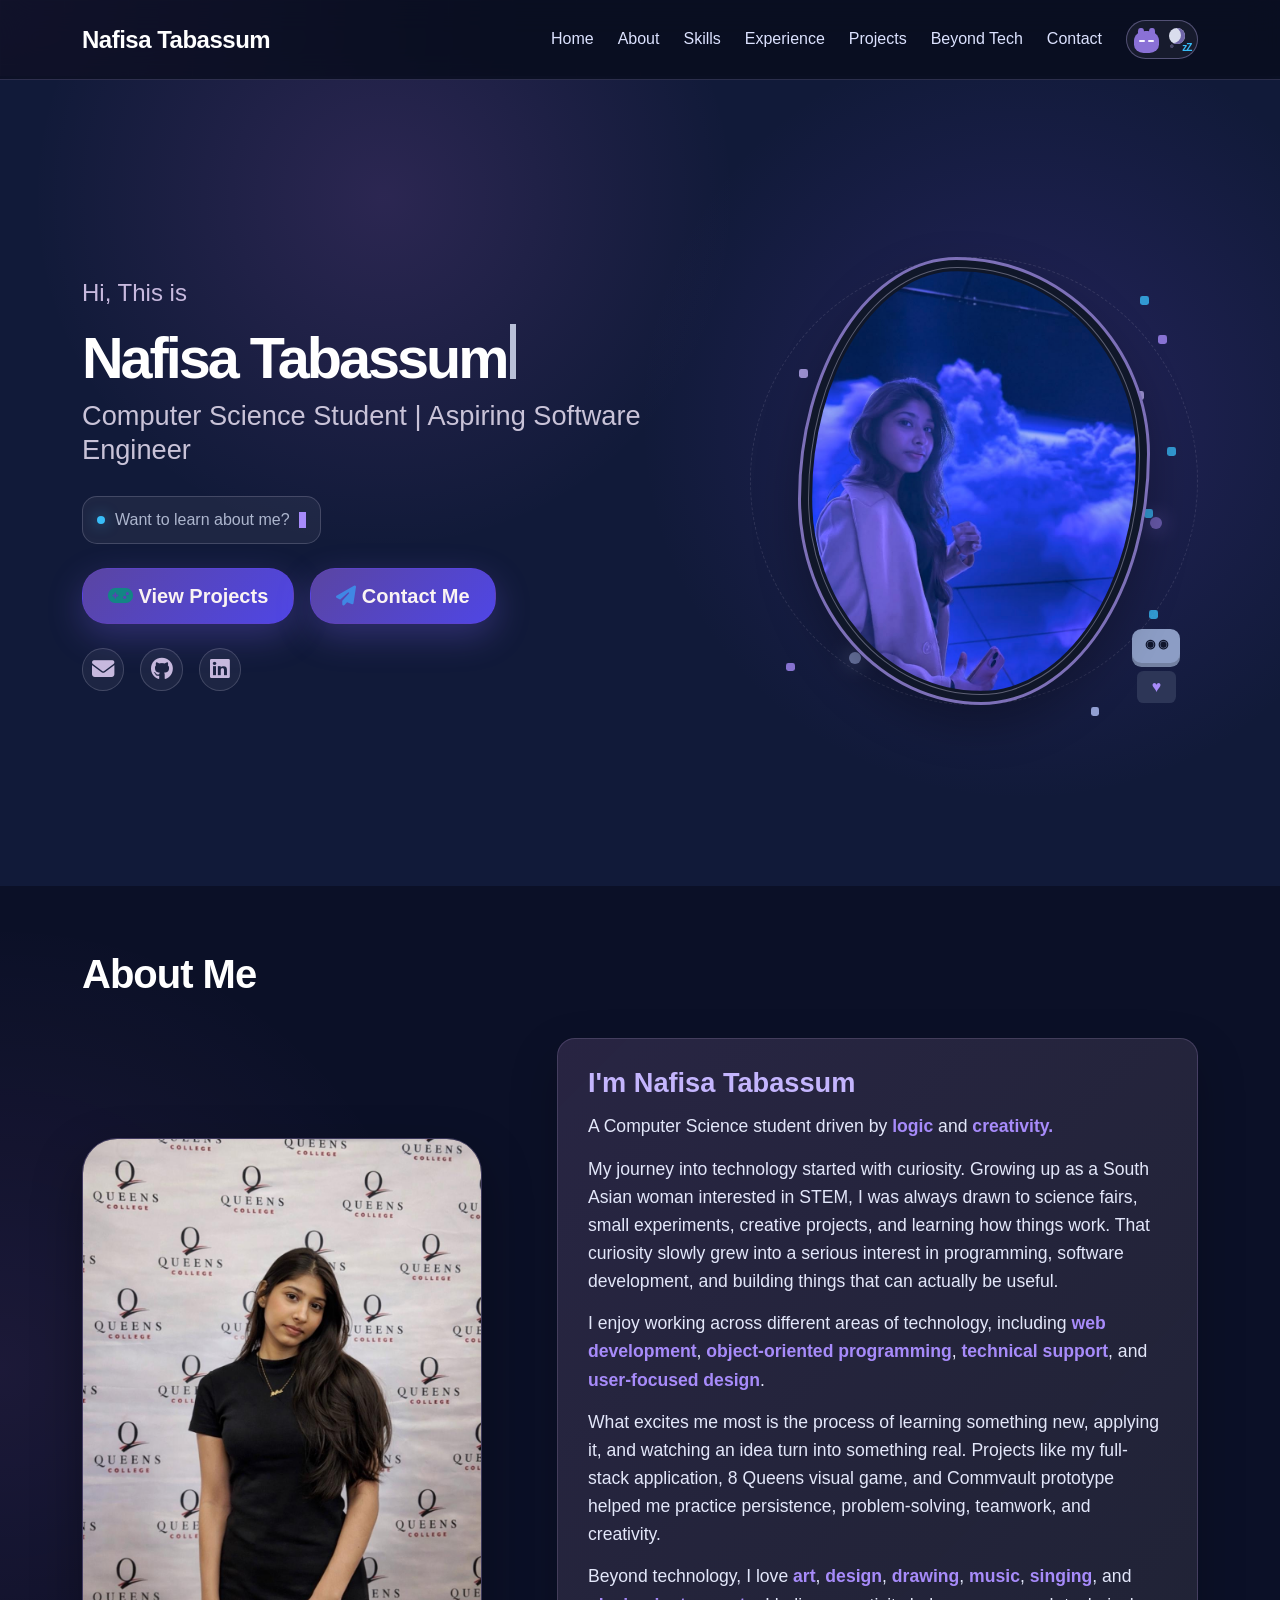
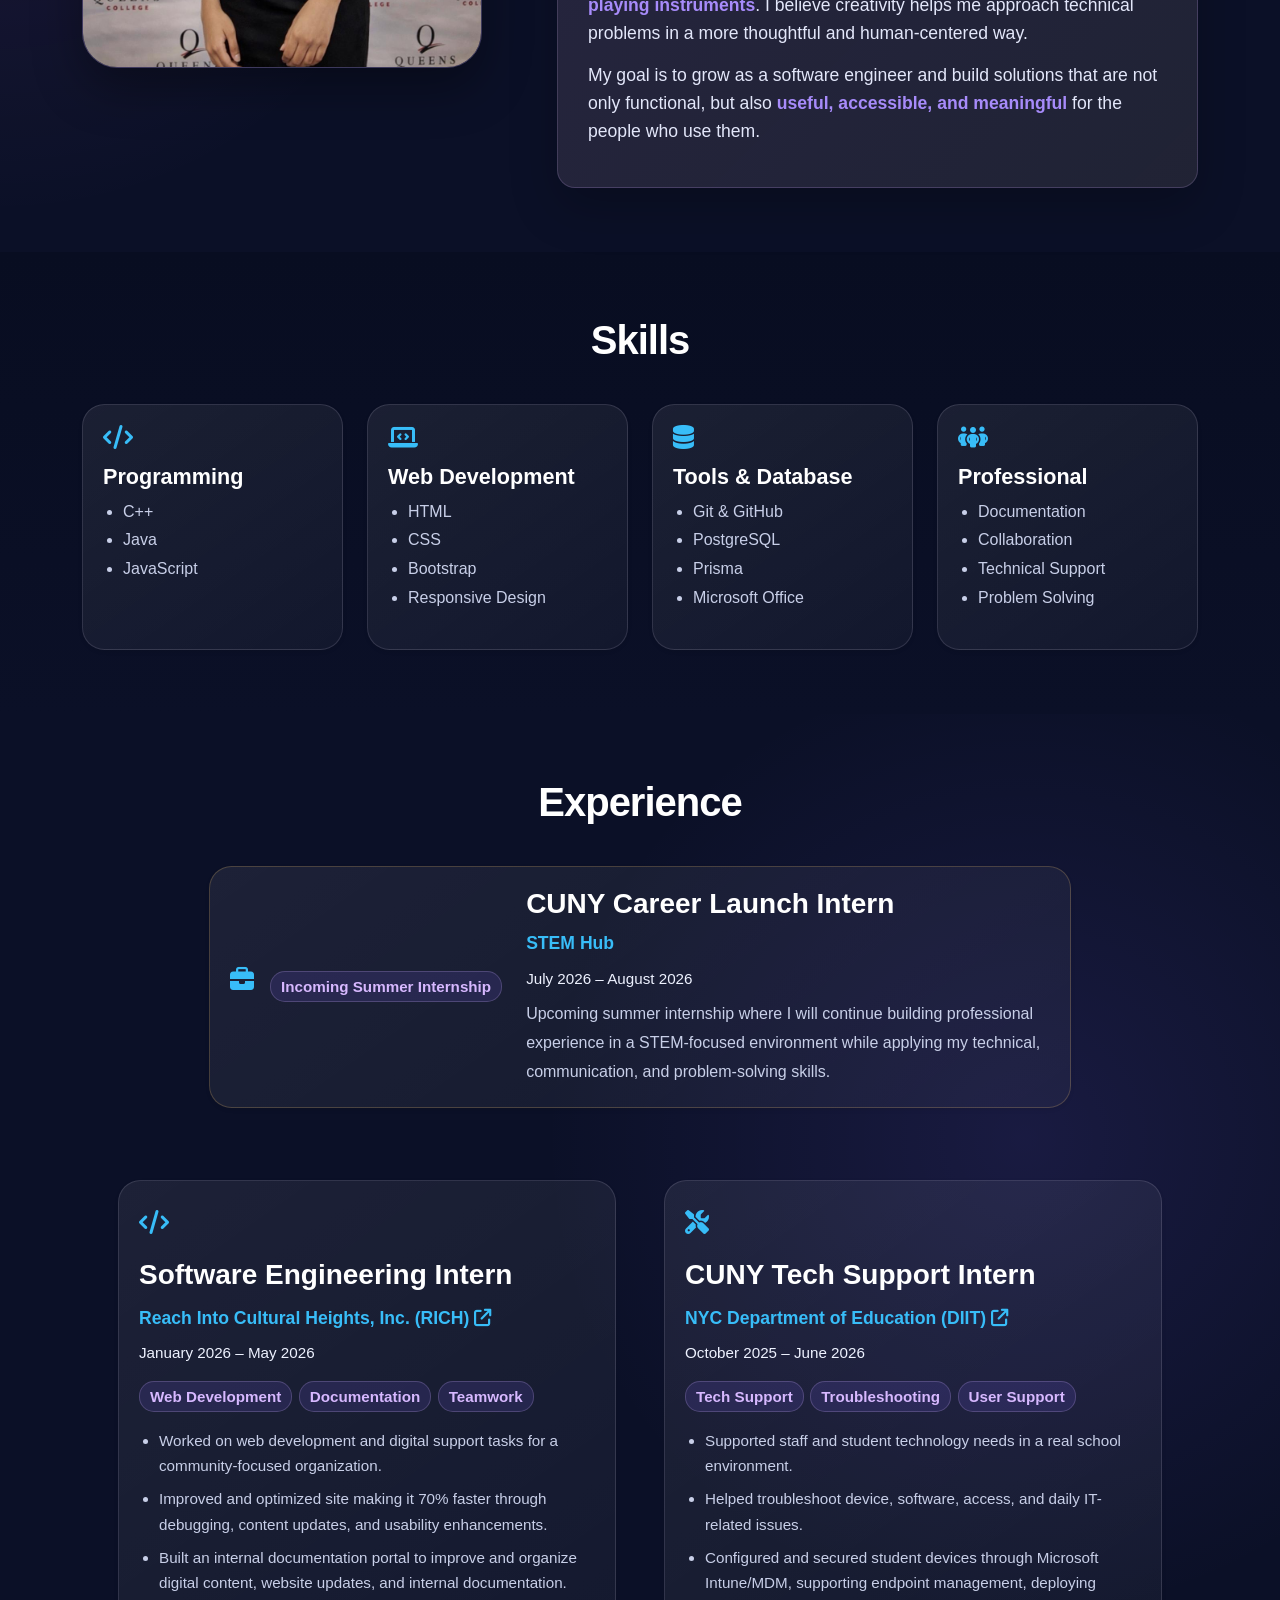
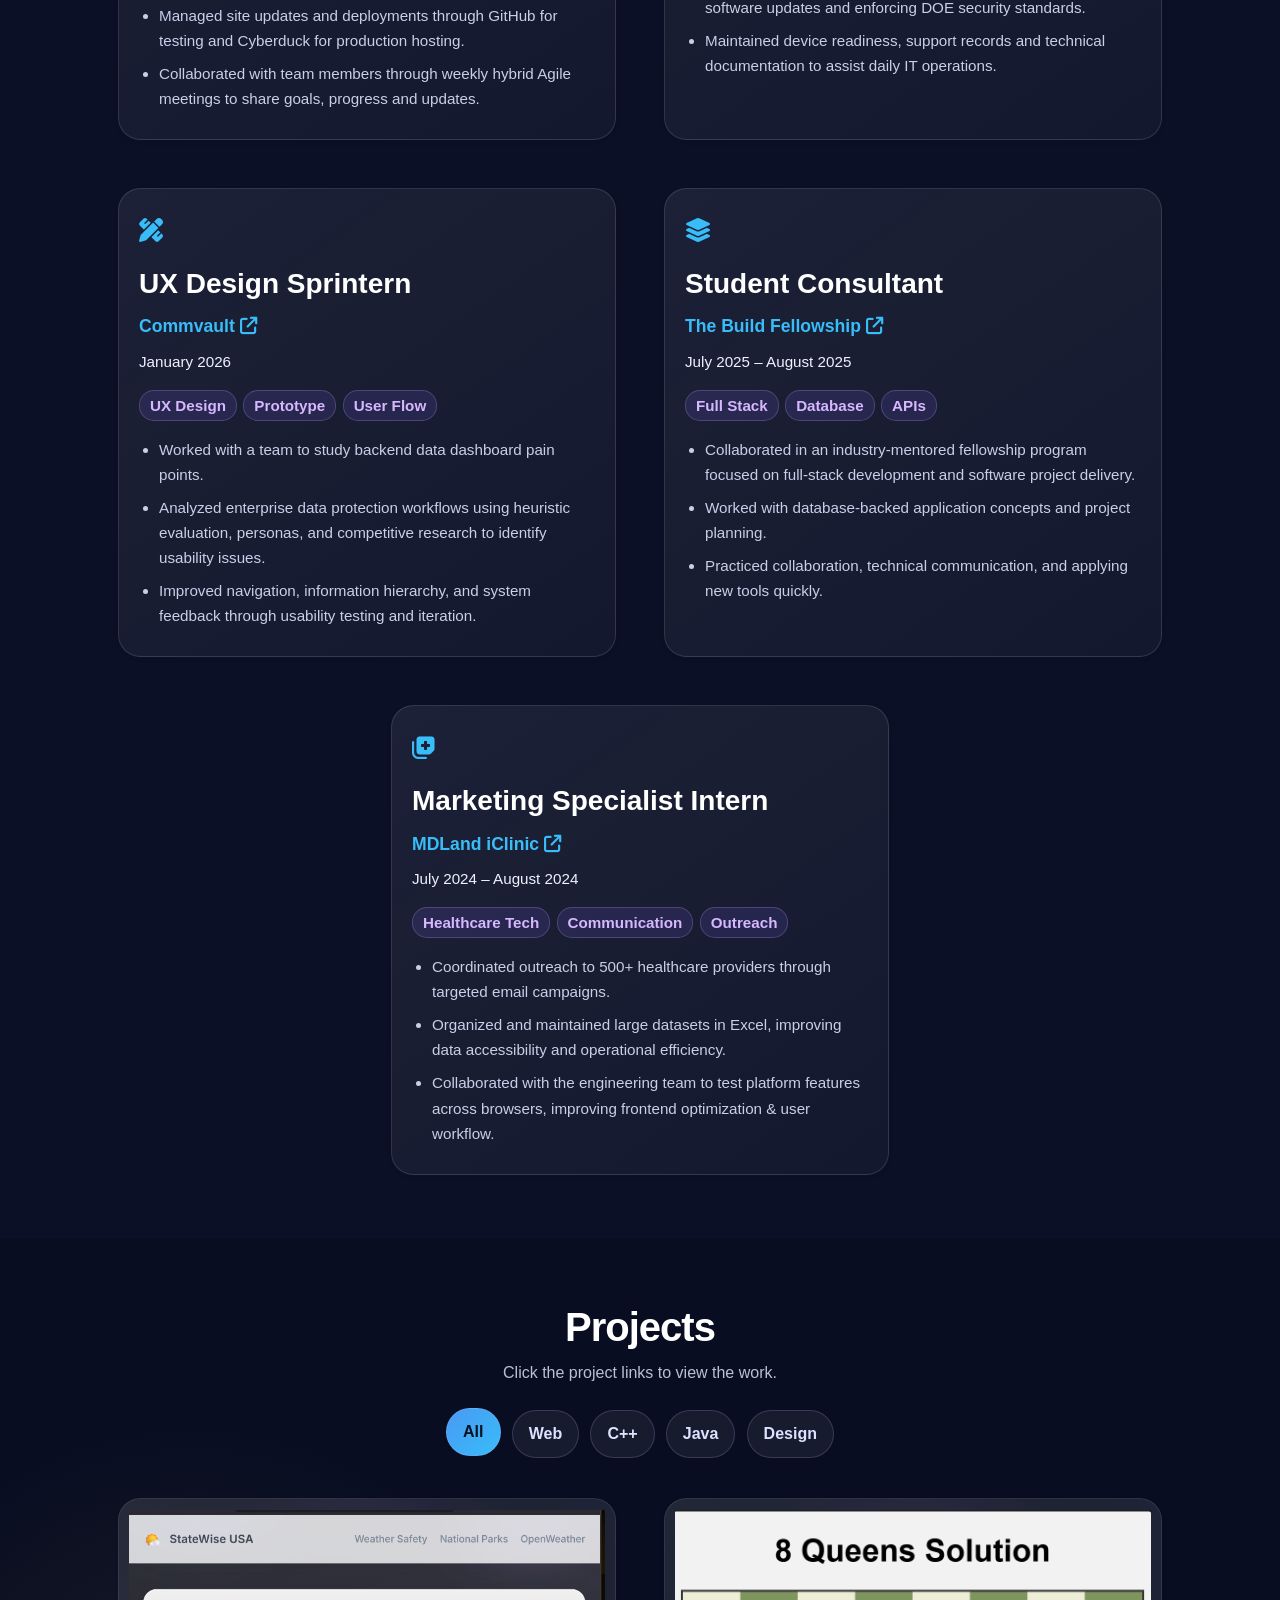
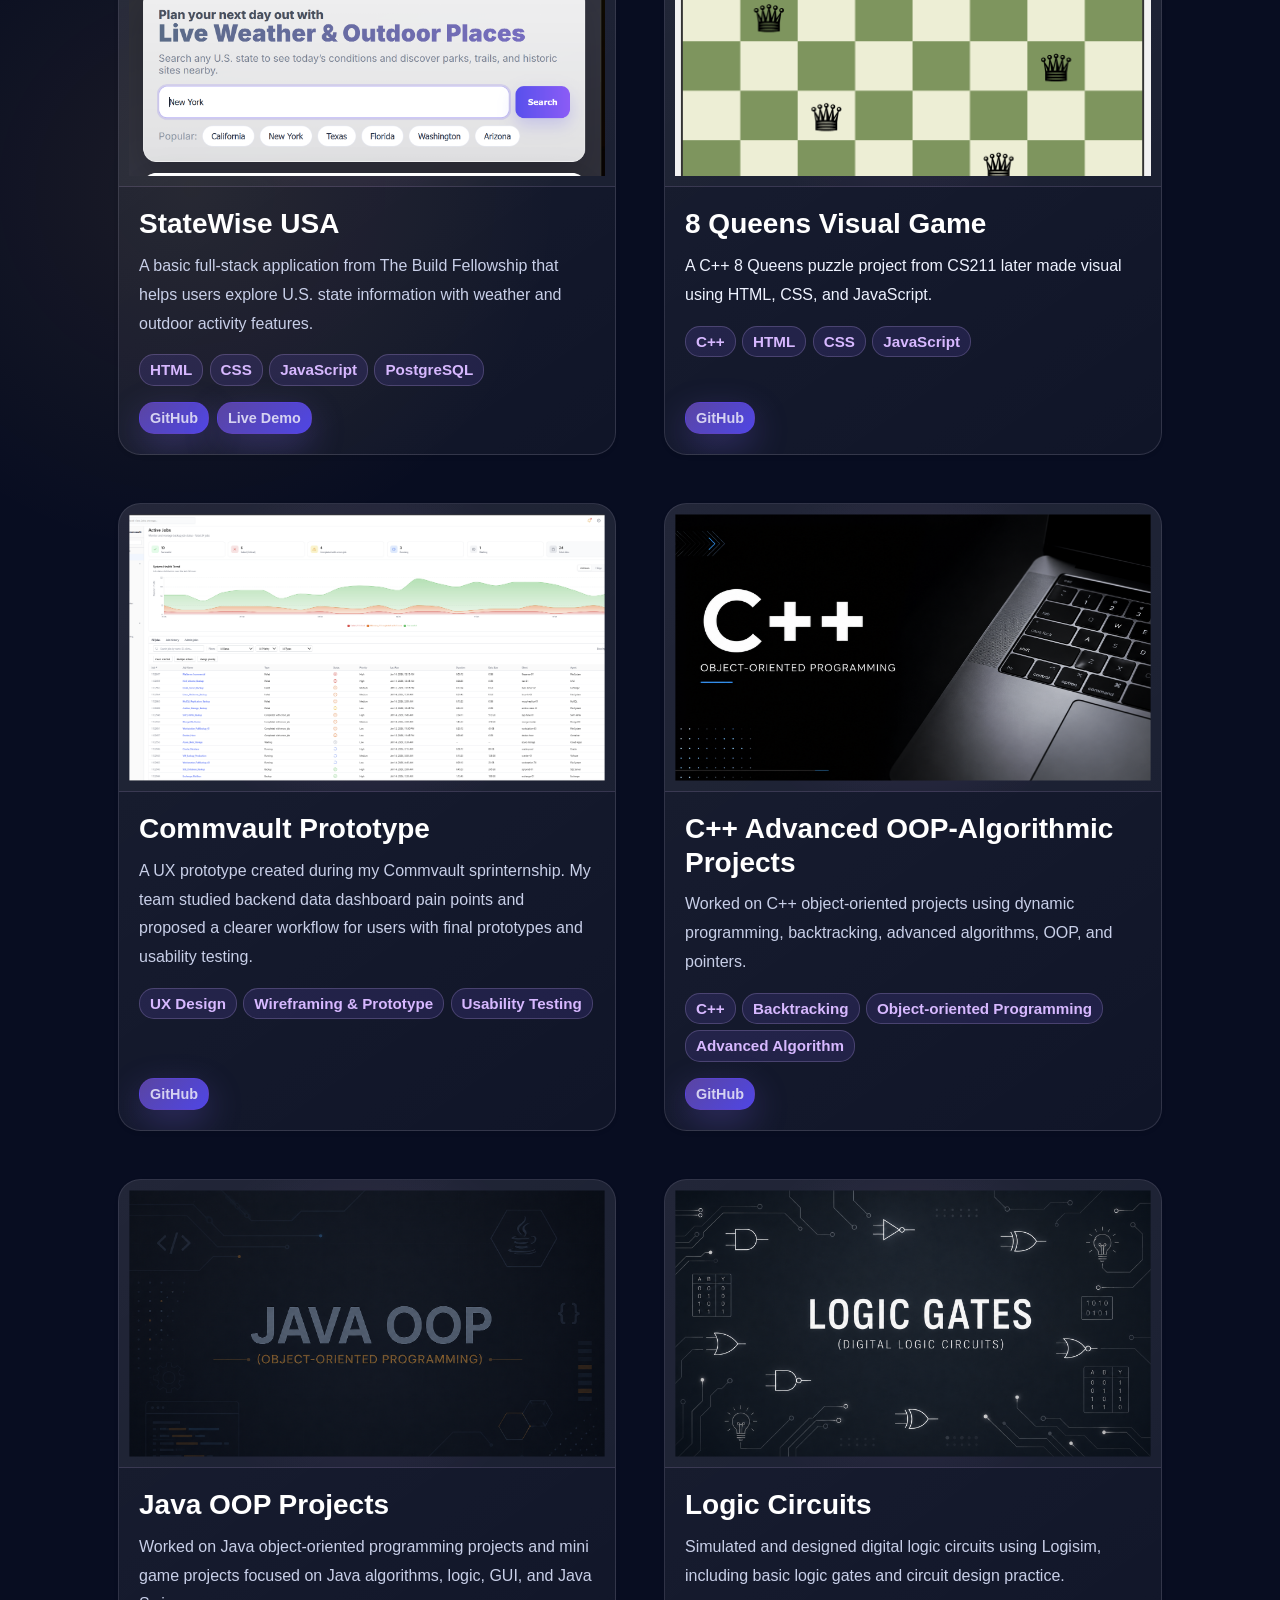
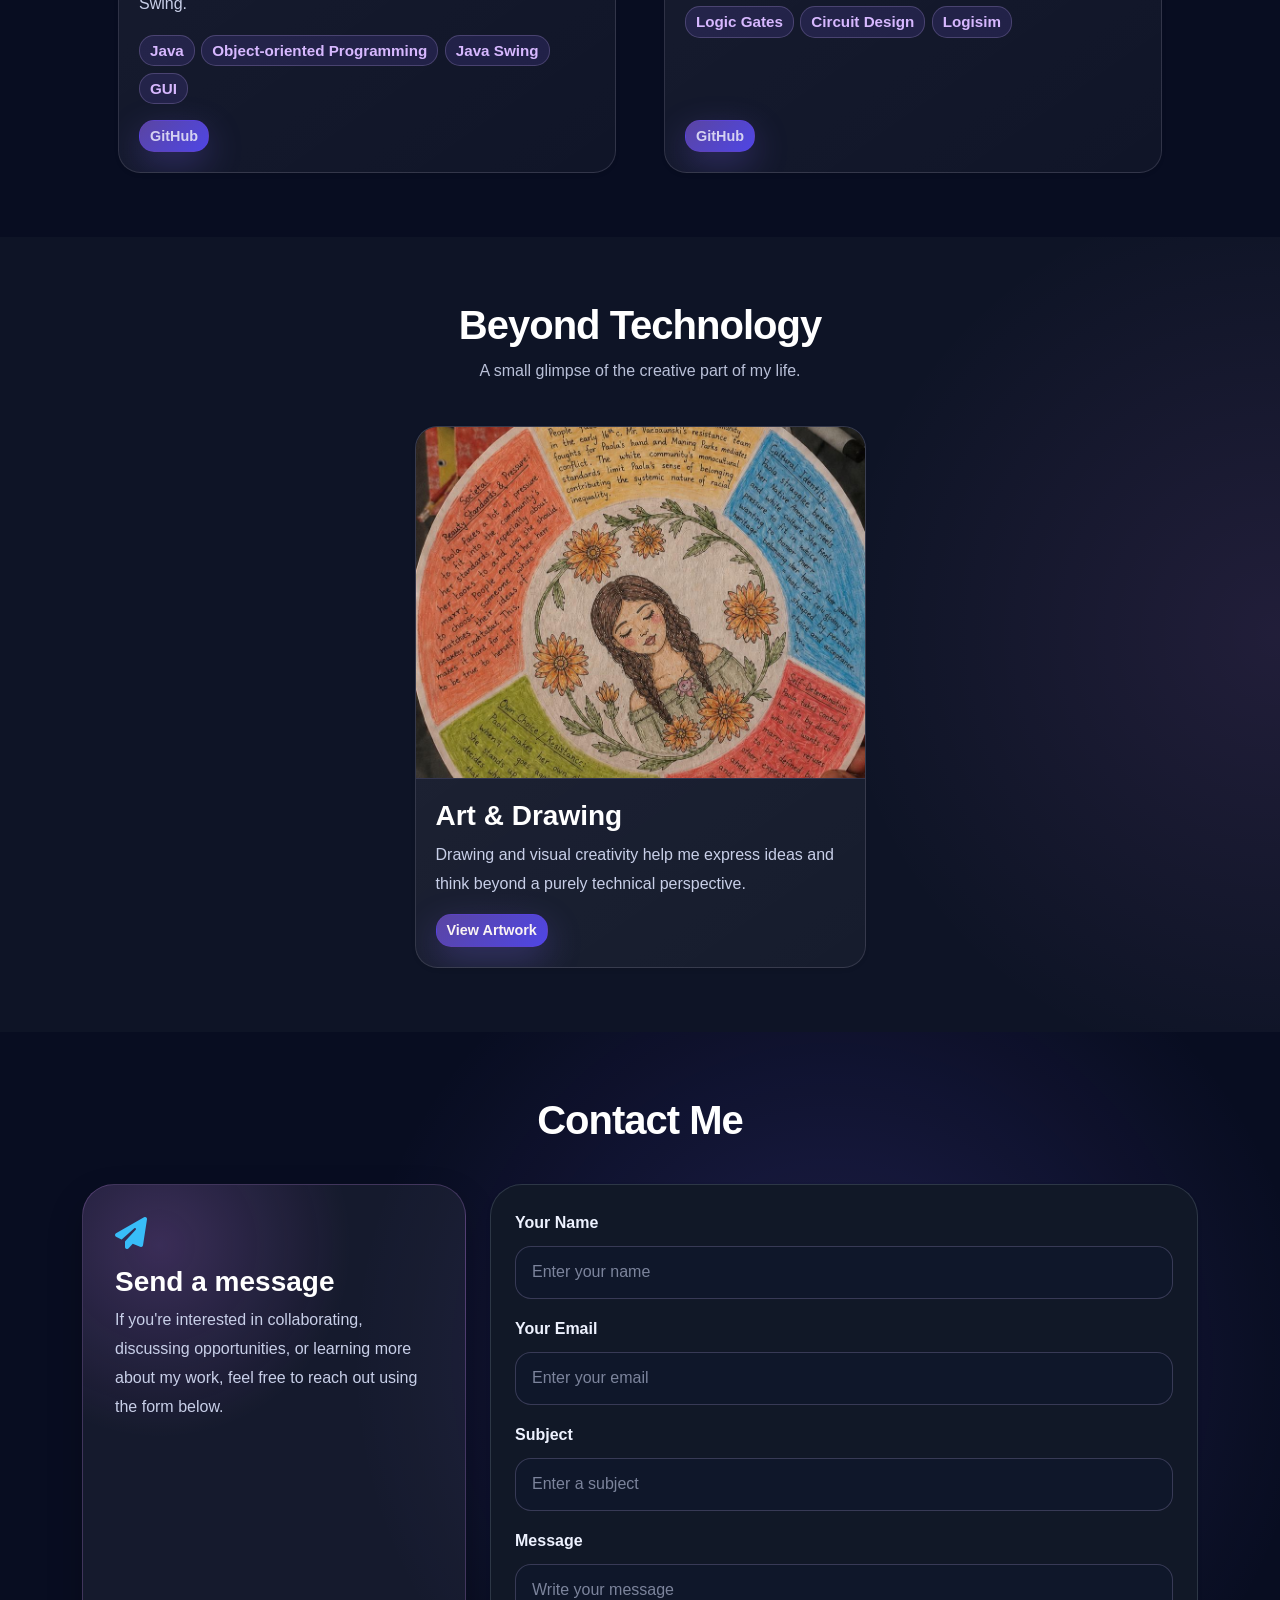
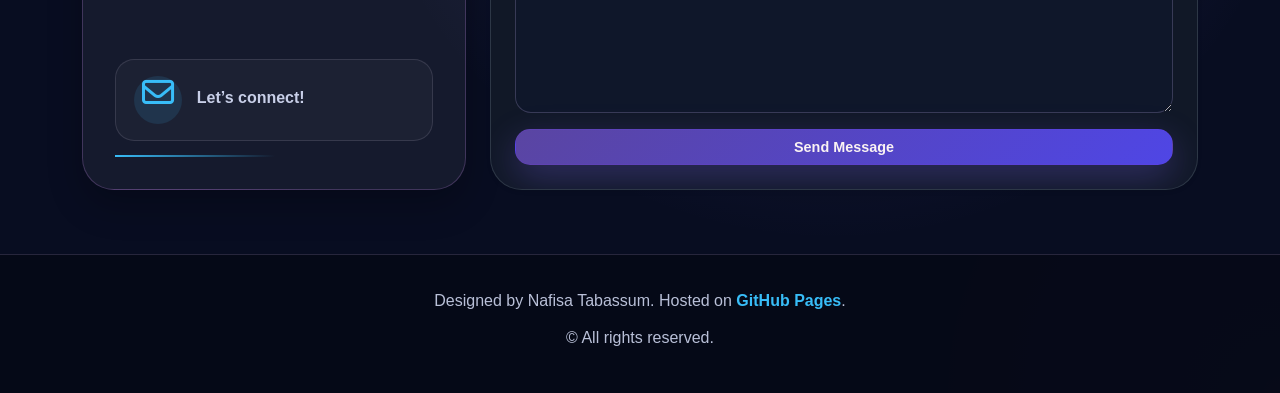
==== commit cc2cf690: "Fix Indentations" ====
--- a/index.html
+++ b/index.html
@@ -104,16 +104,19 @@
                             <i class="fa-solid fa-gamepad" style="color: #138585;" aria-hidden="true"></i> View Projects
                         </a>
                         <a href="#contact" class="btn btn-lg btn-primary">
-                            <i class="fa-solid fa-paper-plane" style="color: #4087e4;" aria-hidden="true"></i> Contact Me
+                            <i class="fa-solid fa-paper-plane" style="color: #4087e4;" aria-hidden="true"></i> Contact
+                            Me
                         </a>
                     </div>
 
                     <div class="d-flex flex-wrap gap-3 mt-4 social-links">
                         <a href="mailto:nafisaadt@gmail.com" aria-label="Email"> <i
-                                class="fa-solid fa-envelope" aria-hidden="true" ></i></a>
-                        <a href="https://github.com/T-nafisa" target="_blank" rel="noopener noreferrer" aria-label="Github"> <i
+                                class="fa-solid fa-envelope" aria-hidden="true"></i></a>
+                        <a href="https://github.com/T-nafisa" target="_blank" rel="noopener noreferrer"
+                           aria-label="Github"> <i
                                 class="fa-brands fa-github"></i></a>
-                        <a href="https://www.linkedin.com/in/ntabassum02" target="_blank" rel="noopener noreferrer" aria-label="LinkedIn"> <i
+                        <a href="https://www.linkedin.com/in/ntabassum02" target="_blank" rel="noopener noreferrer"
+                           aria-label="LinkedIn"> <i
                                 class="fa-brands fa-linkedin"></i></a>
                     </div>
                 </div>
@@ -431,7 +434,8 @@
                             <a href="https://buildfellowship.com/"
                                target="_blank"
                                rel="noopener noreferrer">
-                                The Build Fellowship <i class="fa-solid fa-arrow-up-right-from-square" aria-hidden="true"></i>
+                                The Build Fellowship <i class="fa-solid fa-arrow-up-right-from-square"
+                                                        aria-hidden="true"></i>
                             </a>
                             <p class="experience-date">July 2025 – August 2025</p>
                             <div class="content-tags">
@@ -749,8 +753,8 @@
                     <div class="contact-note-extra">
                         <div class="contact-mini-card">
                             <div class="contact-mini-icon">
-                                <a href="mailto:nafisaadt@gmail.com" aria-label="Email Nafisa" >
-                                <i class="fa-regular fa-envelope" aria-hidden="true"></i>
+                                <a href="mailto:nafisaadt@gmail.com" aria-label="Email Nafisa">
+                                    <i class="fa-regular fa-envelope" aria-hidden="true"></i>
                                 </a>
                             </div>
 
@@ -766,10 +770,11 @@
                 <div class="contact-form-wrap">
                     <!-- Using formsubmit.co to get the contact form messages in my email. It's a temporary setup until connect it with my backend -->
                     <form id="contactForm" class="contact-form shadow-sm p-4"
-                          action="https://formsubmit.co/nafisaadt@gmail.com" method="post"  aria-label="Contact form">
+                          action="https://formsubmit.co/nafisaadt@gmail.com" method="post" aria-label="Contact form">
                         <div class="mb-3">
                             <label for="name" class="form-label">Your Name</label>
-                            <input type="text" class="form-control" id="name" name="name" placeholder="Enter your name" autocomplete="name"
+                            <input type="text" class="form-control" id="name" name="name" placeholder="Enter your name"
+                                   autocomplete="name"
                                    required>
                         </div>
                         <div class="mb-3">
--- a/style.css
+++ b/style.css
@@ -18,11 +18,18 @@
     overflow-x: hidden;
 }
 
-section { scroll-margin-top: 5rem; }
-.section-space { padding: 4rem 0; }
+section {
+    scroll-margin-top: 5rem;
+}
+
+.section-space {
+    padding: 4rem 0;
+}
 
 /* responsive images */
-img { max-width: 100%; }
+img {
+    max-width: 100%;
+}
 
 /*links*/
 a {
@@ -30,7 +37,11 @@
     text-decoration: none;
     transition: color 0.25s ease;
 }
-a:hover { color: #38bdf8; }
+
+a:hover {
+    color: #38bdf8;
+}
+
 a:focus, button:focus, input:focus, textarea:focus {
     outline: none;
 }
@@ -46,32 +57,38 @@
     linear-gradient(90deg, rgba(255, 255, 255, 0.025) 1px, transparent 1px);
     background-size: 4rem 4rem;
 }
+
 .bg-star, .bg-code, .bg-planet, .pacman, .pellets, .pixel-ghost, .shooting-star {
     position: absolute;
     opacity: 0.75;
 }
+
 .bg-star {
     color: #38bdf8;
-    text-shadow: 0 0 18px rgba(56, 189, 248, 0.38); /* change color */
+    text-shadow: 0 0 18px rgba(56, 189, 248, 0.38);
     animation: floatSoft 7s ease-in-out infinite;
 }
+
 .star-one {
     top: 17%;
     right: 22%;
     font-size: 1.1rem;
 }
+
 .star-two {
     top: 67%;
     left: 10%;
     font-size: 1.35rem;
     animation-delay: 1.5s;
 }
+
 .star-three {
     top: 39%;
     left: 4%;
     font-size: 0.85rem;
     animation-delay: 2.3s;
 }
+
 .bg-code {
     color: #b7c7ff;
     font-weight: 800;
@@ -79,43 +96,50 @@
     letter-spacing: 1px;
     animation: floatSoft 8s ease-in-out infinite;
 }
+
 .code-one {
     top: 28%;
     left: 7%;
 }
+
 .code-two {
     top: 72%;
     right: 12%;
     color: #a78bfa;
     animation-delay: 1s;
 }
+
 .code-three {
     top: 46%;
     right: 18%;
     color: #38bdf8;
     animation-delay: 2s;
 }
+
 .bg-planet {
     border-radius: 50%;
     filter: blur(0.2px);
-    box-shadow: 0 0 35px rgba(124, 111, 165, 0.18); /* changed color: 209, 164, 255, 0.25) */
+    box-shadow: 0 0 35px rgba(124, 111, 165, 0.18);
     animation: floatSoft 9s ease-in-out infinite;
 }
+
 .planet-one {
     width: 7rem;
     height: 7rem;
     top: 11%;
     left: 5%;
-    background: linear-gradient(135deg, #7c3aed, #8b5cf6, #38bdf8); /* change color */
-}
+    background: linear-gradient(135deg, #7c3aed, #8b5cf6, #38bdf8);
+}
+
 .planet-two {
     width: 4.5rem;
     height: 4.5rem;
     bottom: 12%;
     right: 7%;
-    background: linear-gradient(135deg, #475569, #a78bfa); /* change color: #8ea4ff, #c78bff */
+    background: linear-gradient(135deg, #475569, #a78bfa);
     animation-delay: 2s;
 }
+
 .pacman {
     left: 28%;
     top: 55%;
@@ -126,6 +150,7 @@
     clip-path: polygon(0 0, 100% 0, 50% 50%, 100% 100%, 0 100%);
     animation: pacMove 6s ease-in-out infinite;
 }
+
 .pellets {
     left: 30%;
     top: 62.45%;
@@ -134,14 +159,16 @@
     background: radial-gradient(circle, #38bdf8 22%, transparent 26%) left center / 1rem 0.35rem repeat-x;
     animation: pelletBlink 1.5s steps(2) infinite;
 }
+
 .pixel-ghost {
     bottom: 9%;
     left: 18%;
-    color: #7c3aed; /* change color: 631862 */
+    color: #7c3aed;
     font-size: 1.7rem;
-    text-shadow: 0 0 18px rgba(167, 139, 250, 0.35); /* change color: (228, 129, 255, 0.45) */
+    text-shadow: 0 0 18px rgba(167, 139, 250, 0.35);
     animation: floatSoft 5s ease-in-out infinite;
 }
+
 .shooting-star {
     width: 7rem;
     height: 2px;
@@ -156,10 +183,15 @@
 .custom-navbar {
     background: rgba(10, 15, 34, 0.82);
     backdrop-filter: blur(16px);
-    border-bottom: 1px solid rgba(196, 181, 253, 0.18); /* change color: (215, 184, 255, 0.18) */
+    border-bottom: 1px solid rgba(196, 181, 253, 0.18);
     padding: 0.8rem 0;
 }
-.custom-navbar .container { display: flex; align-items: center; }
+
+.custom-navbar .container {
+    display: flex;
+    align-items: center;
+}
+
 .navbar-brand {
     color: #ffffff !important;
     font-weight: 900;
@@ -167,14 +199,25 @@
     margin-right: 2rem;
     letter-spacing: -0.5px;
 }
-.navbar-brand::after { color: #973a95; }
-.navbar-brand:hover { color: #38bdf8 !important; }
-.navbar-collapse { flex-grow: 1; }
+
+.navbar-brand::after {
+    color: #973a95;
+}
+
+.navbar-brand:hover {
+    color: #38bdf8 !important;
+}
+
+.navbar-collapse {
+    flex-grow: 1;
+}
+
 .nav-link {
     color: #dce2ff;
     font-weight: 500;
     position: relative;
 }
+
 .nav-link::after {
     content: "";
     position: absolute;
@@ -188,8 +231,16 @@
     transform-origin: left;
     transition: 0.25s ease;
 }
-.nav-link:hover { color: #ffffff; font-weight: bold}
-.nav-link:hover::after { transform: scaleX(1); }
+
+.nav-link:hover {
+    color: #ffffff;
+    font-weight: bold
+}
+
+.nav-link:hover::after {
+    transform: scaleX(1);
+}
+
 .nav-controls {
     display: flex;
     align-items: center;
@@ -199,10 +250,13 @@
 
 /*bootstrap mobile menu icon */
 .navbar-toggler {
-    border: 1px solid rgba(196, 181, 253, 0.35); /* change color: (215, 184, 255, 0.35) */
+    border: 1px solid rgba(196, 181, 253, 0.35);
     padding: 0.55rem 0.75rem;
 }
-.navbar-toggler-icon { filter: invert(1); }
+
+.navbar-toggler-icon {
+    filter: invert(1);
+}
 
 /*  Back button for art.html for small screen responsiveness */
 .mobile-back-link {
@@ -218,9 +272,10 @@
     font-weight: 800;
     text-decoration: none;
 }
+
 .mobile-back-link:hover {
-    color: #a78bfa; /* change color: 263f66 */
-    background: transparent; /* change color: eef2f7 */
+    color: #a78bfa;
+    background: transparent;
 }
 
 /* theme toggle button */
@@ -228,16 +283,15 @@
     width: 4.5rem;
     height: 2.4rem;
     padding: 0;
-    border: 1px solid rgba(196, 181, 253, 0.35); /* change color: (201, 195, 216, 0.35) */
+    border: 1px solid rgba(196, 181, 253, 0.35);
     border-radius: 999px;
     background: #171b2d;
-    /* change color: radial-gradient(circle at 25% 50%, rgba(243, 197, 107, 0.28), transparent 1rem),
-rgba(25, 29, 54, 0.92);  */
     color: #ffffff;
     position: relative;
     overflow: hidden;
     transition: transform 0.25s ease, border-color 0.25s ease;
 }
+
 .theme-toggle-btn:hover {
     transform: translateY(-2px);
     border-color: rgba(56, 189, 248, 0.65);
@@ -248,6 +302,7 @@
 .toggle-planet {
     display: none;
 }
+
 .toggle-planet {
     position: absolute;
     width: 1.7rem;
@@ -258,29 +313,34 @@
     align-items: center;
     justify-content: center;
     border-radius: 50%;
-    background: #7c3aed; /* linear-gradient(135deg, #e481ff, #8067ff); */
+    background: #7c3aed;
     box-shadow: 0 0 20px rgba(228, 129, 255, 0.55);
     transition: left 0.25s ease;
 }
+
 .toggle-orbit {
     position: absolute;
     inset: 0.45rem;
-    border: 1px dashed rgba(56, 189, 248, 0.45); /* change color: (243, 197, 107, 0.5) */
+    border: 1px dashed rgba(56, 189, 248, 0.45);
     border-radius: 999px;
     animation: spinSlow 12s linear infinite;
 }
+
 .toggle-sky {
     position: absolute;
     inset: 0;
-    background: radial-gradient(circle at 76% 32%, rgba(56, 189, 248, 0.28) 0, rgba(56, 189, 248, 0.28) 0.11rem, transparent 0.14rem),
+    background: radial-gradient(circle at 76% 32%, rgba(56, 189, 248, 0.28) 0,
+    rgba(56, 189, 248, 0.28) 0.11rem, transparent 0.14rem),
     radial-gradient(circle at 64% 68%, rgba(196, 181, 253, 0.28) 0, rgba(196, 181, 253, 0.28) 0.1rem, transparent 0.13rem);
 }
+
 .toggle-moon,
 .toggle-sun {
     position: absolute;
     border-radius: 50%;
     transition: 0.35s ease;
 }
+
 .toggle-moon {
     width: 1rem;
     height: 1rem;
@@ -289,15 +349,17 @@
     background: #d9dded;
     box-shadow: inset -0.25rem -0.05rem 0 #6f65a8;
 }
+
 .toggle-sun {
     width: 1.1rem;
     height: 1.1rem;
     right: 0.58rem;
     bottom: -1.2rem;
     background: #38bdf8;
-    box-shadow: 0 0 0 0.28rem rgba(56, 189, 248, 0.18); /* change color: 0 0 0 0.28rem rgba(216, 189, 119, 0.18);   */
+    box-shadow: 0 0 0 0.28rem rgba(56, 189, 248, 0.18);
     opacity: 0;
 }
+
 .toggle-character {
     position: absolute;
     left: 0.42rem;
@@ -308,6 +370,7 @@
     background: #8a71d6;
     transition: 0.35s ease;
 }
+
 .toggle-character::before,
 .toggle-character::after {
     content: "";
@@ -318,8 +381,15 @@
     border-radius: 50% 50% 0 0;
     background: inherit;
 }
-.toggle-character::before { left: 0.28rem; }
-.toggle-character::after { right: 0.28rem; }
+
+.toggle-character::before {
+    left: 0.28rem;
+}
+
+.toggle-character::after {
+    right: 0.28rem;
+}
+
 .toggle-face::before, .toggle-face::after {
     content: "";
     position: absolute;
@@ -330,8 +400,15 @@
     background: #f7f4ff;
     transition: 0.25s ease;
 }
-.toggle-face::before { left: 0.34rem; }
-.toggle-face::after { right: 0.34rem; }
+
+.toggle-face::before {
+    left: 0.34rem;
+}
+
+.toggle-face::after {
+    right: 0.34rem;
+}
+
 .toggle-z {
     position: absolute;
     right: 0.35rem;
@@ -343,30 +420,40 @@
     transition: 0.25s ease;
     animation: sleepyZ 1.4s ease-in-out infinite;
 }
-.theme-toggle-btn.is-changing .toggle-character { animation: wakeBounce 0.35s ease; }
+
+.theme-toggle-btn.is-changing .toggle-character {
+    animation: wakeBounce 0.35s ease;
+}
 
 
 /*  Common section titles  */
-.section-header, .section-title { margin-bottom: 2.5rem; }
-.section-header h2,  .section-title h2 {
+.section-header, .section-title {
+    margin-bottom: 2.5rem;
+}
+
+.section-header h2, .section-title h2 {
     color: #ffffff;
     font-size: clamp(2rem, 4vw, 2.5rem);
     font-weight: bold;
     letter-spacing: -1px;
 }
-.section-intro { color: #b9c0d8; }
+
+.section-intro {
+    color: #b9c0d8;
+}
+
 .section-label {
     display: inline-flex;
     align-items: center;
     gap: 0.45rem;
-    color: #08111f; /* change color: #17131f;  */
+    color: #08111f;
     background: linear-gradient(135deg, #38bdf8, #a78bfa);
     font-weight: bold;
     font-size: 0.95rem;
     padding: 0.4rem 0.9rem;
     border-radius: 999px;
     margin-bottom: 0.9rem;
-    box-shadow: 0 0 25px rgba(56, 189, 248, 0.16); /* change color: (243, 197, 107, 0.15);  */
+    box-shadow: 0 0 25px rgba(56, 189, 248, 0.16);
 }
 
 /*  Main Hero section  */
@@ -380,17 +467,20 @@
     position: relative;
     overflow: hidden;
 }
+
 .hero-layout {
     display: flex;
     align-items: center;
     justify-content: space-between;
     gap: 4rem;
 }
+
 .hero-text {
     flex: 1 1 35rem;
     position: relative;
     z-index: 1;
 }
+
 .hero-kicker,
 .hero-section p {
     color: #c7b9de; /* change color: #d7b8ff;  */
@@ -398,15 +488,17 @@
     font-weight: 500;
     margin-bottom: 0.6rem;
 }
+
 .hero-section h1 {
     color: #ffffff;
-    font-size: clamp(2.5rem, 7vw, 4rem); /* change size: (3.1rem, 7vw, 5.7rem) */
+    font-size: clamp(2.5rem, 7vw, 4rem);
     font-weight: bold;
     margin-bottom: 0.8rem;
     line-height: 0.95;
     letter-spacing: -3px;
-    text-shadow: none; /* change color: 0 0 30px rgba(255, 255, 255, 0.1);  */
-}
+    text-shadow: none;
+}
+
 .hero-section h1::after {
     content: "";
     display: inline-block;
@@ -418,8 +510,8 @@
 }
 
 .subtitle {
-    color: #c9c3d8; /* change color: #e481ff;  */
-    font-size: clamp(1.2rem, 3vw, 1.7rem); /* change size: (1.35rem, 3vw, 2.1rem); */
+    color: #c9c3d8;
+    font-size: clamp(1.2rem, 3vw, 1.7rem);
     font-weight: 500;
     line-height: 1.25;
     max-width: 54rem;
@@ -431,53 +523,63 @@
     gap: 0.6rem;
     margin-top: 1.3rem;
     padding: 0.55rem 0.85rem;
-    border: 1px solid rgba(201, 195, 216, 0.22); /* change color: (215, 184, 255, 0.25);  */
+    border: 1px solid rgba(201, 195, 216, 0.22);
     border-radius: 15px;
     background: rgba(255, 255, 255, 0.055);
-    color: #adb6ce; /* change color: c9d2ff;  */
+    color: #adb6ce;
     font-size: 1rem;
 }
+
 .terminal-dot {
     width: 0.55rem;
     height: 0.55rem;
     border-radius: 50%;
     background: #38bdf8;
-    box-shadow: 0 0 14px rgba(56, 189, 248, 0.6); /* change color: #f3c56b;  */
-}
+    box-shadow: 0 0 14px rgba(56, 189, 248, 0.6);
+}
+
 .terminal-cursor {
     width: 0.45rem;
     height: 1.05rem;
     background: #a78bfa;
     animation: cursorBlink 1s steps(2) infinite;
 }
-.hero-actions { align-items: center; }
+
+.hero-actions {
+    align-items: center;
+}
 
 .btn-primary,
 .primary-btn,
 .button {
     background: linear-gradient(135deg, #5a45a2, #4f46e5);
     color: #faf3f3;
-    border: 1px solid rgba(124, 58, 237, 0.18); /* change color: (167, 139, 250, 0.65);  /* change color: (255, 255, 255, 0.14);  */
+    border: 1px solid rgba(124, 58, 237, 0.18);
     font-weight: bold;
     border-radius: 15px;
     box-shadow: 0 0.75rem 2.2rem rgba(128, 103, 255, 0.28);
     transition: 0.25s ease;
 }
 
-.btn-primary { padding: 12px 25px; border-radius: 25px}
+.btn-primary {
+    padding: 12px 25px;
+    border-radius: 25px
+}
+
 .primary-btn,
 .button {
     padding: 8px 10px;
     font-size: 0.9rem;
     line-height: 1;
 }
+
 .btn-primary:hover,
 .primary-btn:hover,
 .button:hover {
-    background: #38bdf8; /* change color: linear-gradient(135deg, #f3c56b, #e481ff);  */
-    color: #08111f; /* change color: #111827;  */
+    background: #38bdf8;
+    color: #08111f;
     transform: translateY(-3px) scale(1.02);
-    box-shadow: 0 0.8rem 2rem rgba(56, 189, 248, 0.2); /* change color: 0 0.9rem 2.5rem rgba(228, 129, 255, 0.32);  */
+    box-shadow: 0 0.8rem 2rem rgba(56, 189, 248, 0.2);
 }
 
 .social-links {
@@ -485,21 +587,23 @@
     align-items: center;
     gap: 1rem;
 }
+
 .social-links a {
     width: 2.65rem;
     height: 2.65rem;
     display: flex;
     align-items: center;
     justify-content: center;
-    color: #c7b9de; /* change color: #d7b8ff;  */
+    color: #c7b9de;
     font-size: 1.4rem;
-    border: 1px solid rgba(201, 195, 216, 0.22); /* change color: (215, 184, 255, 0.26);  */
+    border: 1px solid rgba(201, 195, 216, 0.22);
     border-radius: 50%;
     background: rgba(255, 255, 255, 0.05);
     transition: 0.25s ease;
 }
+
 .social-links a:hover {
-    color: #08111f; /* change color: #111827;  */
+    color: #08111f;
     background: #38bdf8;
     transform: translateY(-4px) rotate(-5deg);
 }
@@ -513,16 +617,15 @@
     justify-content: center;
     position: relative;
 }
+
 .photo-dissolve {
     width: min(25rem, 82vw);
     height: 31rem;
     border-radius: 45% 55% 48% 52% / 54% 44% 56% 46%;
     padding: 0.7rem;
-    background: #101729; /* change color: linear-gradient(135deg, #e481ff, #8067ff, #f3c56b); */
+    background: #101729;
     box-shadow: 0 1.2rem 2.8rem rgba(0, 0, 0, 0.28);
-    /* change color: 0 0 4rem rgba(228, 129, 255, 0.22),
-       0 0 7rem rgba(128, 103, 255, 0.2); */
-    border: 3px solid #7d70b8; /* change color */
+    border: 3px solid #7d70b8;
     animation: blobMove 7s ease-in-out infinite;
     position: relative;
     z-index: 1;
@@ -532,19 +635,22 @@
     isolation: isolate;
     transition: transform 0.35s ease, border-color 0.35s ease;
 }
+
 .photo-dissolve:hover,
 .photo-dissolve.is-dissolving {
     transform: translateY(-0.35rem) scale(1.01);
     border-color: #38bdf8;
 }
+
 .photo-dissolve::before {
-    content: ""; /* extra*/
-    position: absolute; /* extra*/
+    content: "";
+    position: absolute;
     inset: 0.45rem;
     border: 1px solid rgba(236, 230, 255, 0.35);
     border-radius: inherit;
     z-index: 3;
 }
+
 /* fixed the pixel layer so it stays INSIDE the photo, so that it looks like the image is breaking */
 .photo-dissolve::after {
     content: "";
@@ -564,6 +670,7 @@
     transform: translateX(-1.1rem) scale(0.96);
     transition: opacity 0.28s ease, transform 0.35s ease;
 }
+
 .photo-dissolve:hover::after,
 .photo-dissolve.is-dissolving::after {
     opacity: 0.9;
@@ -571,7 +678,7 @@
     animation: innerPixelDrift 0.8s steps(4) infinite;
 }
 
-/* CHANGED: the actual image now dissolves with clip-path + blur, so it works even when CSS mask is weak */
+/* CHANGED: the actual image now dissolves with clip-path and blur, so it works even when CSS mask is weak */
 .hero-img {
     width: 100%;
     height: 100%;
@@ -586,15 +693,18 @@
     -webkit-mask-image: none;
     mask-image: none;
 }
+
 .photo-dissolve:hover .hero-img {
     clip-path: polygon(0 0, 75% 0, 68% 12%, 77% 25%, 66% 39%, 74% 52%, 64% 66%, 73% 81%, 62% 100%, 0 100%);
     filter: blur(0.8px) saturate(0.82) contrast(1.06);
     opacity: 0.88;
     transform: scale(1.015) translateX(-0.2rem);
 }
+
 .photo-dissolve.is-dissolving .hero-img {
     animation: imageGameDissolve 1.1s steps(5) both;
 }
+
 .photo-orbit {
     position: absolute;
     width: 31rem;
@@ -603,25 +713,29 @@
     border-radius: 50%;
     animation: spinSlow 22s linear infinite;
 }
+
 .photo-orbit span {
     position: absolute;
-    width: 0.75rem; /* change size: 0.45 */
-    height: 0.75rem; /* change size */
+    width: 0.75rem;
+    height: 0.75rem;
     border-radius: 50%;
     background: #38bdf8;
     box-shadow: 0 0 20px #1e3a5f;
     opacity: 0.55;
 }
+
 .photo-orbit span:nth-child(1) {
     top: 2rem;
     left: 50%;
 }
+
 .photo-orbit span:nth-child(2) {
     right: 2.2rem;
     top: 58%;
     background: #a78bfa;
     box-shadow: 0 0 20px #a78bfa;
 }
+
 .photo-orbit span:nth-child(3) {
     bottom: 2.5rem;
     left: 22%;
@@ -639,16 +753,19 @@
     opacity: 0.78;
     animation: particleFloat 4s ease-in-out infinite;
 }
+
 .photo-particles span:nth-child(1) {
     top: 17%;
     right: 11%;
 }
+
 .photo-particles span:nth-child(2) {
     top: 24%;
     right: 7%;
     background: #a78bfa;
     animation-delay: 0.4s;
 }
+
 .photo-particles span:nth-child(3) {
     top: 34%;
     right: 12%;
@@ -662,41 +779,48 @@
     background: #38bdf8;
     animation-delay: 1.2s;
 }
+
 .photo-particles span:nth-child(5) {
     top: 55%;
     right: 10%;
     animation-delay: 1.6s;
 }
+
 .photo-particles span:nth-child(6) {
     top: 64%;
     right: 16%;
     background: #a78bfa;
     animation-delay: 2s;
 }
+
 .photo-particles span:nth-child(7) {
     top: 73%;
     right: 9%;
     background: #38bdf8;
     animation-delay: 2.4s;
 }
+
 .photo-particles span:nth-child(8) {
     top: 30%;
     left: 11%;
     background: #c4b5fd;
     animation-delay: 1.1s;
 }
+
 .photo-particles span:nth-child(9) {
     bottom: 16%;
     left: 8%;
     background: #a78bfa;
     animation-delay: 1.8s;
 }
+
 .photo-particles span:nth-child(10) {
     bottom: 8%;
     right: 22%;
     background: #b7c7ff;
     animation-delay: 0.7s;
 }
+
 .photo-dissolve:hover ~ .photo-particles span,
 .hero-photo-area.dissolving .photo-particles span {
     opacity: 0.65;
@@ -717,6 +841,7 @@
     text-align: center;
     animation: floatSoft 5s ease-in-out infinite;
 }
+
 .bot-head {
     width: 3rem;
     height: 2.4rem;
@@ -728,6 +853,7 @@
     font-weight: 900;
     box-shadow: inset 0 -0.25rem rgba(0, 0, 0, 0.18);
 }
+
 .bot-body {
     width: 2.4rem;
     height: 2rem;
@@ -745,7 +871,12 @@
     background: radial-gradient(circle at left, rgba(228, 129, 255, 0.08), transparent 28rem),
     #0b1027
 }
-.about-section .row { display: flex; align-items: flex-start; }
+
+.about-section .row {
+    display: flex;
+    align-items: flex-start;
+}
+
 .about-img {
     width: 400px;
     height: 530px;
@@ -755,15 +886,18 @@
     box-shadow: 0 1.2rem 3rem rgba(0, 0, 0, 0.35);
     margin-bottom: 20px;
 }
+
 .about-img:hover {
     border-color: rgba(228, 129, 255, 0.55);
     box-shadow: 0 1.4rem 3rem rgba(0, 0, 0, 0.28), 0 0 2.5rem rgb(175, 142, 174);
 }
+
 .about-section .col-lg-5 {
     display: flex;
     justify-content: flex-start;
     align-items: center;
 }
+
 .about-content {
     background: linear-gradient(135deg, rgba(228, 129, 255, 0.08), rgba(243, 197, 107, 0.04)),
     rgba(255, 255, 255, 0.055);
@@ -773,19 +907,26 @@
     border: 1px solid rgba(215, 184, 255, 0.18);
     box-shadow: 0 1.2rem 3rem rgba(0, 0, 0, 0.22);
 }
+
 .about-content h3 {
     color: #c4b5fd;
     font-size: 1.7rem;
     font-weight: bold;
     margin: 0 0 0.8rem;
 }
+
 .about-content p {
     font-size: 1.1rem;
     line-height: 1.6;
     color: #e3e7fa;
     margin-bottom: 14px;
 }
-.highlight-text { color: #a78bfa; font-weight: 600; }
+
+.highlight-text {
+    color: #a78bfa;
+    font-weight: 600;
+}
+
 .highlight-text::after {
     content: "";
     position: absolute;
@@ -796,6 +937,7 @@
     border-radius: 999px;
     transition: transform 0.28s ease;
 }
+
 .highlight-text::before {
     content: ".✦ ݁˖ ";
     position: absolute;
@@ -807,6 +949,7 @@
     transform: translateY(0.25rem) scale(0.6);
     transition: opacity 0.25s ease, transform 0.25s ease;
 }
+
 .highlight-text:hover {
     cursor: pointer;
     color: #38bdf8;
@@ -815,8 +958,15 @@
     text-shadow: 0 0 0.75rem rgba(56, 189, 248, 0.45),
     0 0 1.2rem rgba(167, 139, 250, 0.25);
 }
-.highlight-text:hover::after { transform: scaleX(1); }
-.highlight-text:hover::before { opacity: 1; transform: translateY(0) scale(1);}
+
+.highlight-text:hover::after {
+    transform: scaleX(1);
+}
+
+.highlight-text:hover::before {
+    opacity: 1;
+    transform: translateY(0) scale(1);
+}
 
 
 /* Card styles */
@@ -829,19 +979,32 @@
     overflow: hidden;
     transition: 0.25s ease;
 }
+
 .about-content:hover, .card:hover, .art-item:hover {
     transform: translateY(-0.55rem);
     border-color: rgba(228, 129, 255, 0.55);
     box-shadow: 0 1.4rem 3rem rgba(0, 0, 0, 0.28), 0 0 2.5rem rgba(228, 129, 255, 0.08);
 }
-.card-body { padding: 25px; }
-.card-title { color: #ffffff; font-weight: bold; }
-.card-text { color: #c8cfe8; }
+
+.card-body {
+    padding: 20px;
+}
+
+.card-title {
+    color: #ffffff;
+    font-weight: bold;
+}
+
+.card-text {
+    color: #c8cfe8;
+}
+
 .card-icon, .experience-icon, .incoming-icon {
     color: #38bdf8;
     font-size: 1.5rem;
     margin-bottom: 0.9rem;
 }
+
 .card:hover .card-icon,
 .card:hover .experience-icon,
 .card:hover .incoming-icon,
@@ -849,10 +1012,17 @@
     color: #7dd3fc;
     filter: drop-shadow(0 0 0.65rem rgba(38, 130, 197, 0.35));
 }
-.card-list { color: #c8cfe8; padding-left: 1.25rem; }
+
+.card-list {
+    color: #c8cfe8;
+    padding-left: 1.25rem;
+}
 
 /* reusable card alignments for experience, project, beyond tech sections */
-.content-title { margin-bottom: 0.7rem; }
+.content-title {
+    margin-bottom: 0.7rem;
+}
+
 .content-tags {
     display: flex;
     flex-wrap: wrap;
@@ -860,6 +1030,7 @@
     gap: 0.4rem;
     margin-bottom: 1rem;
 }
+
 .content-actions, .project-actions {
     margin-top: auto;
     display: flex;
@@ -868,9 +1039,18 @@
 }
 
 /*  Skills section  */
-.skills-section { background: linear-gradient(180deg, #080d21, #0b1027); }
-.skill-card { min-height: 230px; }
-.skill-card h3 { font-size: 1.35rem; }
+.skills-section {
+    background: linear-gradient(180deg, #080d21, #0b1027);
+}
+
+.skill-card {
+    min-height: 230px;
+}
+
+.skill-card h3 {
+    font-size: 1.35rem;
+}
+
 .skill-card:hover, .card-body:hover {
     background: radial-gradient(circle at 80% 42%, rgba(102, 70, 211, 0.22), transparent 24rem),
     radial-gradient(circle at 30% 15%, rgba(222, 122, 248, 0.13), transparent 22rem),
@@ -882,12 +1062,17 @@
     background: radial-gradient(circle at 80% 20%, rgba(128, 103, 255, 0.12), transparent 30rem),
     #0b1027;
 }
+
 .incoming-experience-card {
     max-width: 59rem;
     margin: 0 auto 1.5rem auto;
     border-color: rgba(243, 197, 107, 0.22);
 }
-.incoming-left { min-width: 16rem; }
+
+.incoming-left {
+    min-width: 16rem;
+}
+
 .incoming-badge,
 .experience-badge,
 .tech-badge {
@@ -900,6 +1085,7 @@
     font-weight: bold;
     font-size: .95rem;
 }
+
 .incoming-badge:hover,
 .experience-badge:hover,
 .tech-badge:hover {
@@ -908,7 +1094,11 @@
     border-color: rgba(56, 189, 248, 0.5);
     background: rgba(56, 189, 248, 0.12);
 }
-.incoming-main { flex: 1; }
+
+.incoming-main {
+    flex: 1;
+}
+
 .company-name,
 .experience-card a {
     color: #38bdf8;
@@ -917,17 +1107,20 @@
     margin-bottom: 0.3rem;
     font-size: 1.1rem;
 }
+
 .company-name:hover,
 .experience-card a:hover {
     color: #2563eb;
     font-weight: bold;
     border: none;
 }
+
 .experience-date {
     color: #eef2ff;
     font-size: 0.95rem;
     margin-bottom: 0.9rem;
 }
+
 .experience-list {
     color: #c8cfe8;
     padding-left: 20px;
@@ -935,6 +1128,7 @@
     font-size: 0.95rem;
     line-height: 1.65;
 }
+
 .experience-list li {
     margin-bottom: 0.5rem;
 }
@@ -953,6 +1147,7 @@
     gap: 0.7rem;
     margin: 1.4rem auto 0;
 }
+
 .filter-btn {
     border: 1px solid rgba(196, 181, 253, 0.2);
     border-radius: 900px;
@@ -962,6 +1157,7 @@
     font-weight: bold;
     transition: 0.25s ease;
 }
+
 .filter-btn:hover,
 .filter-btn.active {
     background: linear-gradient(135deg, #4999f4, #38bdf8);
@@ -969,7 +1165,10 @@
     transform: translateY(-2px);
 }
 
-.project-wrapper { transition: 0.3s ease; }
+.project-wrapper {
+    transition: 0.3s ease;
+}
+
 .project-wrapper.hide-project {
     display: none;
 }
@@ -988,9 +1187,11 @@
 .project-description {
     margin-bottom: 1rem;
 }
+
 .project-card a {
     color: #d5d2f1;
 }
+
 .project-card a:hover {
     background-color: #38bdf8;
 }
@@ -1001,9 +1202,11 @@
     background: radial-gradient(circle at right, rgba(228, 129, 255, 0.09), transparent 28rem),
     #0e1426;
 }
+
 .beyond-card {
     overflow: hidden;
 }
+
 .beyond-img {
     width: 100%;
     height: 22rem;
@@ -1017,15 +1220,18 @@
     background: radial-gradient(circle at 65% 40%, rgba(128, 103, 255, 0.18), transparent 30rem),
     #080d21;
 }
+
 .contact-layout {
     display: flex;
     align-items: stretch;
     justify-content: center;
     gap: 1.5rem;
 }
+
 .contact-note, .contact-form-wrap {
     flex: 1 1 22rem;
 }
+
 .contact-note {
     display: flex;
     flex-direction: column;
@@ -1038,18 +1244,22 @@
     position: relative;
     overflow: hidden;
 }
+
 .contact-note i {
     font-size: 2rem;
     color: #38bdf8;
     margin-bottom: 1rem;
 }
+
 .contact-note h3 {
     color: #ffffff;
     font-weight: bold;
 }
+
 .contact-note p {
     color: #c8cfe8;
 }
+
 .contact-note-extra {
     margin-top: auto;
     padding-top: 2rem;
@@ -1066,6 +1276,7 @@
     border: 1px solid rgba(201, 195, 216, 0.15);
     margin-bottom: 1rem;
 }
+
 .contact-mini-icon {
     width: 3rem;
     height: 3rem;
@@ -1078,27 +1289,32 @@
     font-size: 1.15rem;
     flex-shrink: 0;
 }
+
 .contact-mini-text {
     flex: 1;
 }
+
 .contact-mini-title {
     margin: 0 0 0.2rem;
     font-size: 1rem;
     font-weight: 800;
     color: #f6f7fb;
 }
+
 .contact-mini-subtitle {
     margin: 0;
     font-size: 0.96rem;
     line-height: 1.6;
     color: #b9c0d8;
 }
+
 .contact-badges {
     display: flex;
     flex-wrap: wrap;
     gap: 0.7rem;
     margin-bottom: 1.1rem;
 }
+
 .contact-badges span {
     display: inline-flex;
     align-items: center;
@@ -1116,10 +1332,12 @@
     font-size: 0.5rem;
     color: #7ecb87;
 }
+
 .contact-bubbles {
     position: relative;
     min-height: 4rem;
 }
+
 .contact-bubbles .bubble {
     position: absolute;
     display: inline-flex;
@@ -1134,12 +1352,14 @@
     box-shadow: 0 0.5rem 1.4rem rgba(0, 0, 0, 0.12);
     animation: floatBubble 4s ease-in-out infinite;
 }
+
 .bubble-one {
     left: 0.3rem;
     bottom: 0.2rem;
     background: rgba(56, 189, 248, 0.12);
     color: #38bdf8;
 }
+
 .bubble-two {
     left: 4.4rem;
     bottom: 1.4rem;
@@ -1147,6 +1367,7 @@
     color: #c4b5fd;
     animation-delay: 0.7s;
 }
+
 .bubble-three {
     left: 12rem;
     bottom: 0.4rem;
@@ -1154,6 +1375,7 @@
     color: #f6f7fb;
     animation-delay: 1.2s;
 }
+
 .signal-line {
     position: absolute;
     width: 10rem;
@@ -1163,6 +1385,7 @@
     background: linear-gradient(90deg, #38bdf8, transparent);
     animation: signalMove 2s ease-in-out infinite;
 }
+
 .contact-form {
     background: #111827;
     border: 1px solid rgba(148, 163, 184, 0.22);
@@ -1171,10 +1394,12 @@
     position: relative;
     overflow: hidden;
 }
+
 .form-label {
     color: #eef2ff;
     font-weight: 800;
 }
+
 .form-control {
     background-color: #0f172a;
     color: #ffffff;
@@ -1182,15 +1407,18 @@
     border-radius: 1rem;
     padding: 0.85rem 1rem;
 }
+
 .form-control::placeholder {
     color: #7c849c;
 }
+
 .form-control:focus {
     background-color: #0f172a;
     color: #ffffff;
     border-color: #38bdf8;
     box-shadow: 0 0 0.7rem rgba(56, 189, 248, 0.28);
 }
+
 .button {
     width: 100%;
     padding: 10px;
@@ -1205,15 +1433,21 @@
     padding: 2rem 0;
     border-top: 1px solid rgba(215, 184, 255, 0.16);
 }
+
 .footer-built,
 .footer-copy {
     margin-bottom: 0.5rem;
 }
+
 .footer-built span {
     color: #38bdf8;
     font-weight: 900;
 }
-.footer-built span:hover { color: #818cf8; }
+
+.footer-built span:hover {
+    color: #818cf8;
+}
+
 .back-to-top {
     background: #7c3aed;
     color: #ffffff;
@@ -1227,6 +1461,7 @@
     display: none;
     z-index: 10;
 }
+
 .back-to-top.show {
     display: block;
 }
@@ -1238,10 +1473,12 @@
     min-height: 100vh;
     padding-top: 4rem;
 }
+
 .art-gallery-header {
     margin-bottom: 2.5rem;
     text-align: center;
 }
+
 .art-gallery-header h1 {
     color: #ffffff;
     font-size: clamp(2.3rem, 5vw, 4rem);
@@ -1250,12 +1487,14 @@
     letter-spacing: -1px;
     text-transform: capitalize;
 }
+
 .art-gallery-header p {
     color: #c8cfe8;
     max-width: 43rem;
     margin: 0 auto;
     font-size: 1.1rem;
 }
+
 .art-gallery {
     display: flex;
     flex-wrap: wrap;
@@ -1263,6 +1502,7 @@
     justify-content: center;
     align-items: flex-start;
 }
+
 .art-item {
     width: 48%;
     max-width: 32.5rem;
@@ -1273,6 +1513,7 @@
     box-shadow: 0 1rem 2.2rem rgba(0, 0, 0, 0.25);
     transition: 0.25s ease;
 }
+
 .art-item img {
     width: 100%;
     border-radius: 1rem;
@@ -1285,10 +1526,12 @@
     margin-left: auto;
     margin-right: auto;
 }
+
 .art-item:hover {
     transform: scale(1.02) rotate(-0.4deg);
     border-color: rgb(74, 32, 73);
 }
+
 .back-link {
     color: #38bdf8 !important;
     font-weight: bold;
@@ -1304,10 +1547,12 @@
     transform: translateY(1.6rem);
     transition: opacity 0.6s ease, transform 0.6s ease;
 }
+
 .reveal-item.show {
     opacity: 1;
     transform: translateY(0);
 }
+
 .click-sparkle {
     position: fixed;
     pointer-events: none;
@@ -1325,13 +1570,38 @@
     color: #172033;
 }
 
-body.light-mode .custom-navbar{ background-color: #0f172a; border: none; }
-body.light-mode .navbar-collapse { background-color: #0f172a; }
-body.light-mode .navbar-brand { color: white; font-weight: bold; }
-body.light-mode .nav-link { color: #d5e3f4 !important; font-weight: 700; }
-body.light-mode .nav-link:hover { color: #745bfb !important; }
-body.light-mode .navbar-brand:hover { color: #5a45a2 !important; }
-body.light-mode .navbar-toggler { border: 1px solid #d8deea; background: #ffffff; }
+body.light-mode .custom-navbar {
+    background-color: #0f172a;
+    border: none;
+}
+
+body.light-mode .navbar-collapse {
+    background-color: #0f172a;
+}
+
+body.light-mode .navbar-brand {
+    color: white;
+    font-weight: bold;
+}
+
+body.light-mode .nav-link {
+    color: #d5e3f4 !important;
+    font-weight: 700;
+}
+
+body.light-mode .nav-link:hover {
+    color: #745bfb !important;
+}
+
+body.light-mode .navbar-brand:hover {
+    color: #5a45a2 !important;
+}
+
+body.light-mode .navbar-toggler {
+    border: 1px solid #d8deea;
+    background: #ffffff;
+}
+
 body.light-mode .theme-toggle-btn {
     background: radial-gradient(circle at 70% 50%, rgba(243, 197, 107, 0.5), transparent 1rem),
     #dfe6ed;
@@ -1346,9 +1616,23 @@
     border-radius: 50%;
     background: #1f2937;
 }
-body.light-mode .toggle-moon { top: -1.1rem; opacity: 0; }
-body.light-mode .toggle-sun { bottom: 0.58rem; opacity: 1;  background: goldenrod; }
-body.light-mode .toggle-z { display: none; opacity: 0; transform: translateY(-0.4rem); }
+
+body.light-mode .toggle-moon {
+    top: -1.1rem;
+    opacity: 0;
+}
+
+body.light-mode .toggle-sun {
+    bottom: 0.58rem;
+    opacity: 1;
+    background: goldenrod;
+}
+
+body.light-mode .toggle-z {
+    display: none;
+    opacity: 0;
+    transform: translateY(-0.4rem);
+}
 
 body.light-mode .photo-dissolve {
     background: #ffffff;
@@ -1361,7 +1645,9 @@
     background: radial-gradient(circle at top left, rgb(108, 127, 234), transparent 30rem),
     radial-gradient(circle at bottom left, rgb(235, 233, 250), transparent 30rem),
     radial-gradient(circle at bottom right, rgb(235, 233, 250), transparent 30rem),
-    #d5e3f4; color: #172033;}
+    #d5e3f4;
+    color: #172033;
+}
 
 body.light-mode .skills-section,
 body.light-mode .projects-section,
@@ -1370,6 +1656,7 @@
     background: radial-gradient(circle at 75% 35%, rgba(186, 177, 239, 0.39), transparent 27rem),
     rgba(233, 233, 234, 0.78);
 }
+
 body.light-mode .about-section,
 body.light-mode .experience-section,
 body.light-mode .beyond-section {
@@ -1388,7 +1675,10 @@
 }
 
 body.light-mode .hero-kicker,
-body.light-mode .subtitle { color: #464650; font-weight: 500;}
+body.light-mode .subtitle {
+    color: #464650;
+    font-weight: 500;
+}
 
 body.light-mode .hero-section p,
 body.light-mode .about-content p,
@@ -1415,20 +1705,27 @@
 }
 
 /* highlight text in about section paragraph */
-body.light-mode .highlight-text { color: #5a45a2; font-weight:800; }
-body.light-mode .highlight-text:hover { color: #38bdf8; }
+body.light-mode .highlight-text {
+    color: #5a45a2;
+    font-weight: 800;
+}
+
+body.light-mode .highlight-text:hover {
+    color: #38bdf8;
+}
 
 /* light mode card style */
 body.light-mode .card:hover,
 body.light-mode .card:hover .card-body,
 body.light-mode .card-body:hover {
-        color: #ffffff;
-}
+    color: #ffffff;
+}
+
 body.light-mode .card:hover .card-title,
 body.light-mode .card:hover .content-title,
 body.light-mode .card-body:hover .card-title,
 body.light-mode .card-body:hover .content-title {
-        color: #ffffff !important;
+    color: #ffffff !important;
 }
 
 body.light-mode .card:hover p,
@@ -1473,21 +1770,17 @@
 }
 
 
-
 body.light-mode .toggle-planet {
     left: 2.48rem;
     background: linear-gradient(135deg, #d8bd77, #ffffff);
     color: #111827;
 }
+
 body.light-mode .toggle-character {
     left: 2.38rem;
     background: #d8bd77;
     transform: translateY(-0.04rem);
 }
-
-
-
-
 
 
 body.light-mode .form-control {
@@ -1510,6 +1803,7 @@
     color: #faf3f3;
     border-color: #5a45a2;
 }
+
 body.light-mode .btn-primary:hover,
 body.light-mode .primary-btn:hover,
 body.light-mode .button:hover {
@@ -1517,6 +1811,7 @@
     color: #ffffff;
     border-color: #3b82f6;
 }
+
 /* project cards buttons */
 body.light-mode .project-card:hover .primary-btn,
 body.light-mode .project-card:hover .button,
@@ -1526,6 +1821,7 @@
     color: #ffffff !important;
     border-color: #5b4bb2;
 }
+
 body.light-mode .project-card .primary-btn:hover,
 body.light-mode .project-card .button:hover,
 body.light-mode .content-actions .primary-btn:hover,
@@ -1534,20 +1830,24 @@
     color: #ffffff !important;
     border-color: #38bdf8;
 }
+
 /* social icons */
 body.light-mode .social-links a {
     color: #5a45a2;
 }
+
 body.light-mode .social-links a:hover {
     background-color: #78b5fa;
     box-shadow: 0 0 20px #b7c7ff;;
 }
+
 /* project card filter buttons style */
 body.light-mode .filter-btn {
     background: #ffffff;
     color: #4c5264;
     border: 1px solid #dce0ea;
 }
+
 body.light-mode .filter-btn:hover,
 body.light-mode .filter-btn.active,
 body.light-mode .section-label {
@@ -1561,12 +1861,14 @@
     background: #ffffff;
     color: #172033;
 }
+
 /* Placeholder Labels: Your Name, Your Email, Subject, Message */
 body.light-mode .contact-form .form-label,
 body.light-mode .contact-form label {
     color: #172033 !important;
     font-weight: 800;
 }
+
 /* Input and textarea text */
 body.light-mode .contact-form .form-control,
 body.light-mode .contact-form input,
@@ -1575,26 +1877,31 @@
     color: #172033 !important;
     border: 1px solid #d8dce8;
 }
+
 body.light-mode .contact-form .form-control::placeholder,
 body.light-mode .contact-form input::placeholder,
 body.light-mode .contact-form textarea::placeholder {
     color: #6b7280;
     opacity: 1;
 }
+
 body.light-mode .contact-form .button {
     background: #5b4bb2;
     color: #ffffff !important;
     border-color: #5b4bb2;
     padding: 10px;
 }
+
 body.light-mode .contact-form .button:hover {
     background: #38bdf8;
     color: #ffffff !important;
     border-color: #38bdf8;
 }
+
 body.light-mode .contact-note h3 {
     color: #172033 !important;
 }
+
 body.light-mode .contact-mini-icon {
     background: #eaf4ff;
     color: #3b82f6;
@@ -1605,42 +1912,41 @@
     background-color: #0f172a;
     color: #e1efff;
 }
+
 body.light-mode .footer-built span:hover {
     color: #818cf8;
 }
 
-/*
-body.light-mode .experience-card:hover a
-body.light-mode .incoming-experience-card:hover a,
-body.light-mode .card-body:hover a {
-    color: #bfdbfe !important;
-}
-
-body.light-mode .experience-card:hover a:hover,
-body.light-mode .incoming-experience-card:hover a:hover,
-body.light-mode .card-body:hover a:hover {
-    color: #ffffff !important;
-} */
-
 
 /*  Responsive design  */
 @media (max-width: 480px) {
-    body { padding-top: 4.4rem; }
-    .section-space { padding: 3.7rem 0; }
+    body {
+        padding-top: 4.4rem;
+    }
+
+    .section-space {
+        padding: 3.7rem 0;
+    }
+
     .custom-navbar .container {
         position: relative;
         flex-wrap: wrap;
         padding-left: 1rem;
         padding-right: 7rem;
     }
-    .navbar-brand { margin-right: auto; font-size: 1.22rem;
-    }
+
+    .navbar-brand {
+        margin-right: auto;
+        font-size: 1.22rem;
+    }
+
     .nav-controls {
         position: absolute;
         top: 0.65rem;
         right: 1rem;
         margin-left: 0;
     }
+
     .navbar-collapse {
         flex-basis: 100%;
         background-color: rgba(10, 15, 34, 0.97);
@@ -1649,52 +1955,143 @@
         border: 1px solid rgba(215, 184, 255, 0.18);
         border-radius: 1rem;
     }
-    .navbar-nav { align-items: flex-start !important; }
-    .nav-link { padding: 0.55rem 0; }
-    .theme-toggle-btn { width: 4.2rem; height: 2.25rem; }
-    .toggle-planet { width: 1.55rem; height: 1.55rem; }
-    body.light-mode .toggle-planet { left: 2.25rem; }
-    .hero-section { text-align: center; min-height: auto; }
+
+    .navbar-nav {
+        align-items: flex-start !important;
+    }
+
+    .nav-link {
+        padding: 0.55rem 0;
+    }
+
+    .theme-toggle-btn {
+        width: 4.2rem;
+        height: 2.25rem;
+    }
+
+    .toggle-planet {
+        width: 1.55rem;
+        height: 1.55rem;
+    }
+
+    body.light-mode .toggle-planet {
+        left: 2.25rem;
+    }
+
+    .hero-section {
+        text-align: center;
+        min-height: auto;
+    }
+
     .hero-layout,
     .about-section .row,
-    .contact-layout { flex-direction: column; }
-    .hero-layout { gap: 2.5rem; }
-    .hero-section h1 { font-size: 3.1rem; letter-spacing: -1.5px; }
-    .hero-section h1::after { height: 2.5rem; }
-    .subtitle { font-size: 1.5rem; }
+    .contact-layout {
+        flex-direction: column;
+    }
+
+    .hero-layout {
+        gap: 2.5rem;
+    }
+
+    .hero-section h1 {
+        font-size: 3.1rem;
+        letter-spacing: -1.5px;
+    }
+
+    .hero-section h1::after {
+        height: 2.5rem;
+    }
+
+    .subtitle {
+        font-size: 1.5rem;
+    }
+
     .hero-actions,
-    .social-links { justify-content: center; }
-    .mini-terminal { font-size: 0.78rem; }
+    .social-links {
+        justify-content: center;
+    }
+
+    .mini-terminal {
+        font-size: 0.78rem;
+    }
+
     .hero-img {
         width: 280px;
         height: 360px;
         margin-top: 35px;
     }
-    .photo-dissolve { width: 18rem; height: 23rem; }
-    .photo-orbit { width: 21rem; height: 21rem; }
+
+    .photo-dissolve {
+        width: 18rem;
+        height: 23rem;
+    }
+
+    .photo-orbit {
+        width: 21rem;
+        height: 21rem;
+    }
+
     .ai-bot {
         right: 0;
         bottom: 2rem;
         transform: scale(0.85);
     }
+
     .section-header h2,
-    .section-title h2 { font-size: 30px; }
+    .section-title h2 {
+        font-size: 30px;
+    }
+
     .about-img {
         width: 300px;
         height: 390px;
         margin-bottom: 1.6rem;
     }
-    .about-content { padding: 25px; }
-    .incoming-left{ min-width: 0;  flex-wrap: wrap; }
-    .project-img { height: 200px; }
-    .beyond-img { height: 20rem; }
-    .contact-note { max-width: none; }
-    .art-gallery-header h1 { font-size: 2.2rem; }
-    .art-item { width: 100%; }
-    .planet-one { width: 5rem; height: 5rem; }
-    .planet-two { width: 3rem; height: 3rem; }
-/* make the Back button smaller on very small phones */
-    .mobile-back-link span { display: inline-flex; }
+
+    .about-content {
+        padding: 25px;
+    }
+
+    .incoming-left {
+        min-width: 0;
+        flex-wrap: wrap;
+    }
+
+    .project-img {
+        height: 200px;
+    }
+
+    .beyond-img {
+        height: 20rem;
+    }
+
+    .contact-note {
+        max-width: none;
+    }
+
+    .art-gallery-header h1 {
+        font-size: 2.2rem;
+    }
+
+    .art-item {
+        width: 100%;
+    }
+
+    .planet-one {
+        width: 5rem;
+        height: 5rem;
+    }
+
+    .planet-two {
+        width: 3rem;
+        height: 3rem;
+    }
+
+    /* make the Back button smaller on very small phones */
+    .mobile-back-link span {
+        display: inline-flex;
+    }
+
     .mobile-back-link {
         width: 2.55rem;
         height: 2.55rem;
@@ -1702,7 +2099,10 @@
         padding: 0;
         border-radius: 0.85rem;
     }
-    body.light-mode .navbar-collapse { border: 1px solid #1e3a5f; }
+
+    body.light-mode .navbar-collapse {
+        border: 1px solid #1e3a5f;
+    }
 }
 
 @media (min-width: 481px) and (max-width: 780px) {
@@ -1711,13 +2111,19 @@
         flex-wrap: wrap;
         padding-right: 7.5rem;
     }
-    .navbar-brand { margin-right: auto; font-size: 1.35rem; }
+
+    .navbar-brand {
+        margin-right: auto;
+        font-size: 1.35rem;
+    }
+
     .nav-controls {
         position: absolute;
         top: 0.65rem;
         right: 1rem;
         margin-left: 0;
     }
+
     .navbar-collapse {
         flex-basis: 100%;
         background-color: rgba(10, 15, 34, 0.97);
@@ -1726,42 +2132,89 @@
         border: 1px solid rgba(215, 184, 255, 0.18);
         border-radius: 1rem;
     }
-    .navbar-nav { align-items: flex-start !important; }
-    .hero-section { text-align: center; }
+
+    .navbar-nav {
+        align-items: flex-start !important;
+    }
+
+    .hero-section {
+        text-align: center;
+    }
+
     .hero-layout, .hero-section .row,
     .about-section .row,
-    .contact-layout { flex-direction: column; }
+    .contact-layout {
+        flex-direction: column;
+    }
+
     .hero-actions, .hero-section .d-flex,
-    .social-links { justify-content: center; }
-    .hero-section h1 { font-size: 3.3rem; }
-    .subtitle { font-size: 1.5rem; }
-    .hero-photo-area { min-height: auto; }
+    .social-links {
+        justify-content: center;
+    }
+
+    .hero-section h1 {
+        font-size: 3.3rem;
+    }
+
+    .subtitle {
+        font-size: 1.5rem;
+    }
+
+    .hero-photo-area {
+        min-height: auto;
+    }
+
     .hero-img {
         width: 21rem;
         height: 26rem;
         margin-top: 2.5rem;
     }
-    .photo-dissolve { width: 20rem; height: 25rem; }
-    .photo-orbit { width: 24rem; height: 24rem; }
-    .about-img { margin-bottom: 2rem; }
-    .contact-note { max-width: none; }
-    .art-item { width: 100%; }
+
+    .photo-dissolve {
+        width: 20rem;
+        height: 25rem;
+    }
+
+    .photo-orbit {
+        width: 24rem;
+        height: 24rem;
+    }
+
+    .about-img {
+        margin-bottom: 2rem;
+    }
+
+    .contact-note {
+        max-width: none;
+    }
+
+    .art-item {
+        width: 100%;
+    }
 }
 
 @media (min-width: 781px) and (max-width: 991px) {
-    .section-space { padding: 3rem 0; }
+    .section-space {
+        padding: 3rem 0;
+    }
+
     .custom-navbar .container {
         position: relative;
         flex-wrap: wrap;
         padding-right: 7rem;
     }
-    .navbar-brand { margin-right: auto;}
+
+    .navbar-brand {
+        margin-right: auto;
+    }
+
     .nav-controls {
         position: absolute;
         top: 0.65rem;
         right: 1rem;
         margin-left: 0;
     }
+
     .navbar-collapse {
         flex-basis: 100%;
         background-color: rgba(10, 15, 34, 0.97);
@@ -1770,32 +2223,74 @@
         border: 1px solid rgba(215, 184, 255, 0.18);
         border-radius: 1rem;
     }
-    .navbar-nav { align-items: flex-start !important; }
+
+    .navbar-nav {
+        align-items: flex-start !important;
+    }
+
     .hero-section {
         min-height: auto;
         text-align: center;
         padding-top: 2.5rem;
         padding-bottom: 3rem;
     }
-    .hero-layout { flex-direction: column; gap: 2rem; }
-    .hero-text { flex: none; }
-    .hero-photo-area { min-height: auto; margin-top: 0.5rem; }
-    .contact-layout { flex-direction: column; }
-    .hero-section { text-align: center; }
+
+    .hero-layout {
+        flex-direction: column;
+        gap: 2rem;
+    }
+
+    .hero-text {
+        flex: none;
+    }
+
+    .hero-photo-area {
+        min-height: auto;
+        margin-top: 0.5rem;
+    }
+
+    .contact-layout {
+        flex-direction: column;
+    }
+
+    .hero-section {
+        text-align: center;
+    }
+
     .hero-actions,
-    .social-links { justify-content: center; }
-    .contact-note { max-width: none; }
-    .mobile-back-link { display: inline-flex; }
+    .social-links {
+        justify-content: center;
+    }
+
+    .contact-note {
+        max-width: none;
+    }
+
+    .mobile-back-link {
+        display: inline-flex;
+    }
 }
 
 @media (min-width: 992px) and (max-width: 1280px) {
-    .hero-section h1 { font-size: 3.6rem }
-    .photo-dissolve { width: 22rem; height: 28rem; }
-    .photo-orbit { width: 28rem; height: 28rem; }
+    .hero-section h1 {
+        font-size: 3.6rem
+    }
+
+    .photo-dissolve {
+        width: 22rem;
+        height: 28rem;
+    }
+
+    .photo-orbit {
+        width: 28rem;
+        height: 28rem;
+    }
 }
 
 @media (min-width: 1281px) {
-    .hero-section h1 { font-size: 4rem; }
+    .hero-section h1 {
+        font-size: 4rem;
+    }
 }
 
 @media (prefers-reduced-motion: reduce) {
@@ -1811,50 +2306,101 @@
 
 /*  Animations for the floating background elements  */
 @keyframes floatSoft {
-    0%, 100% { transform: translateY(0) rotate(0); }
-    50% { transform: translateY(-1rem) rotate(4deg); }
-}
+    0%, 100% {
+        transform: translateY(0) rotate(0);
+    }
+    50% {
+        transform: translateY(-1rem) rotate(4deg);
+    }
+}
+
 @keyframes pacMove {
-    0%, 100% { transform: translateX(0); }
-    50% { transform: translateX(1.4rem); }
-}
+    0%, 100% {
+        transform: translateX(0);
+    }
+    50% {
+        transform: translateX(1.4rem);
+    }
+}
+
 /* Blinking dots behind Pacman */
 @keyframes pelletBlink {
-    50% { opacity: 0.35; }
-}
+    50% {
+        opacity: 0.35;
+    }
+}
+
 @keyframes shoot {
-    0%, 70%, 100% { opacity: 0; transform: translateX(-2rem) rotate(-25deg); }
-    78%, 88% { opacity: 0.85; transform: translateX(2rem) rotate(-25deg); }
-}
+    0%, 70%, 100% {
+        opacity: 0;
+        transform: translateX(-2rem) rotate(-25deg);
+    }
+    78%, 88% {
+        opacity: 0.85;
+        transform: translateX(2rem) rotate(-25deg);
+    }
+}
+
 @keyframes cursorBlink {
-    50% { opacity: 0; }
-}
+    50% {
+        opacity: 0;
+    }
+}
+
 @keyframes spinSlow {
-    to { transform: rotate(360deg); }
-}
+    to {
+        transform: rotate(360deg);
+    }
+}
+
 @keyframes blobMove {
-    0%, 100% { border-radius: 45% 55% 48% 52% / 54% 44% 56% 46%; }
-    50% { border-radius: 58% 42% 60% 40% / 42% 58% 42% 58%; }
-}
+    0%, 100% {
+        border-radius: 45% 55% 48% 52% / 54% 44% 56% 46%;
+    }
+    50% {
+        border-radius: 58% 42% 60% 40% / 42% 58% 42% 58%;
+    }
+}
+
 @keyframes particleFloat {
-    0%, 100% { transform: translateY(0) scale(1); opacity: 0.75; }
+    0%, 100% {
+        transform: translateY(0) scale(1);
+        opacity: 0.75;
+    }
     50% {
         transform: translateY(-1.4rem) scale(1.55);
         opacity: 0.25;
     }
 }
+
 @keyframes signalMove {
-    50% { transform: translateX(1.3rem); opacity: 0.4; }
-}
+    50% {
+        transform: translateX(1.3rem);
+        opacity: 0.4;
+    }
+}
+
 @keyframes sparklePop {
-    0% { transform: translate(-50%, -50%) scale(0.25); opacity: 1; }
-    100% { transform: translate(-50%, -110%) scale(1.6); opacity: 0; }
-}
+    0% {
+        transform: translate(-50%, -50%) scale(0.25);
+        opacity: 1;
+    }
+    100% {
+        transform: translate(-50%, -110%) scale(1.6);
+        opacity: 0;
+    }
+}
+
 /* Hero image click dissolve burst effect */
 @keyframes dissolveBurst {
-    0%, 100% { transform: translate(0, 0) scale(1); }
-    50% { transform: translate(1.3rem, -0.55rem) scale(1.35); }
-}
+    0%, 100% {
+        transform: translate(0, 0) scale(1);
+    }
+    50% {
+        transform: translate(1.3rem, -0.55rem) scale(1.35);
+    }
+}
+
 /* Hero photo clipping animation when clicked */
 @keyframes imageGameDissolve {
     0% {
@@ -1882,10 +2428,15 @@
         transform: scale(1);
     }
 }
+
 /* Moving pixel texture inside the hero photo dissolve layer */
 @keyframes innerPixelDrift {
-    0% { background-position: 2px 4px, 8px 9px, 5px 15px; }
-    100% { background-position: 20px 6px, 25px 14px, 18px 30px; }
+    0% {
+        background-position: 2px 4px, 8px 9px, 5px 15px;
+    }
+    100% {
+        background-position: 20px 6px, 25px 14px, 18px 30px;
+    }
 }
 
 @keyframes softPixelBurst {
@@ -1908,26 +2459,23 @@
     }
 }
 
-
-/* light mode */
-/* Updated: in light mode the character wakes up and sun rises */
-
-
-
-
-
-
-
-
-
-body.light-mode .terminal-cursor { background: #6f58b8; }
+/* fixed toggle character issue */
+body.light-mode .terminal-cursor {
+    background: #6f58b8;
+}
+
 .theme-toggle-btn.is-changing .toggle-character {
     animation: wakeBounce 0.35s ease;
 }
+
 @keyframes wakeBounce {
-    0%, 100% { transform: translateY(0); }
-    45% { transform: translateY(-0.22rem); }
-}
-
-
-
+    0%, 100% {
+        transform: translateY(0);
+    }
+    45% {
+        transform: translateY(-0.22rem);
+    }
+}
+
+
+
